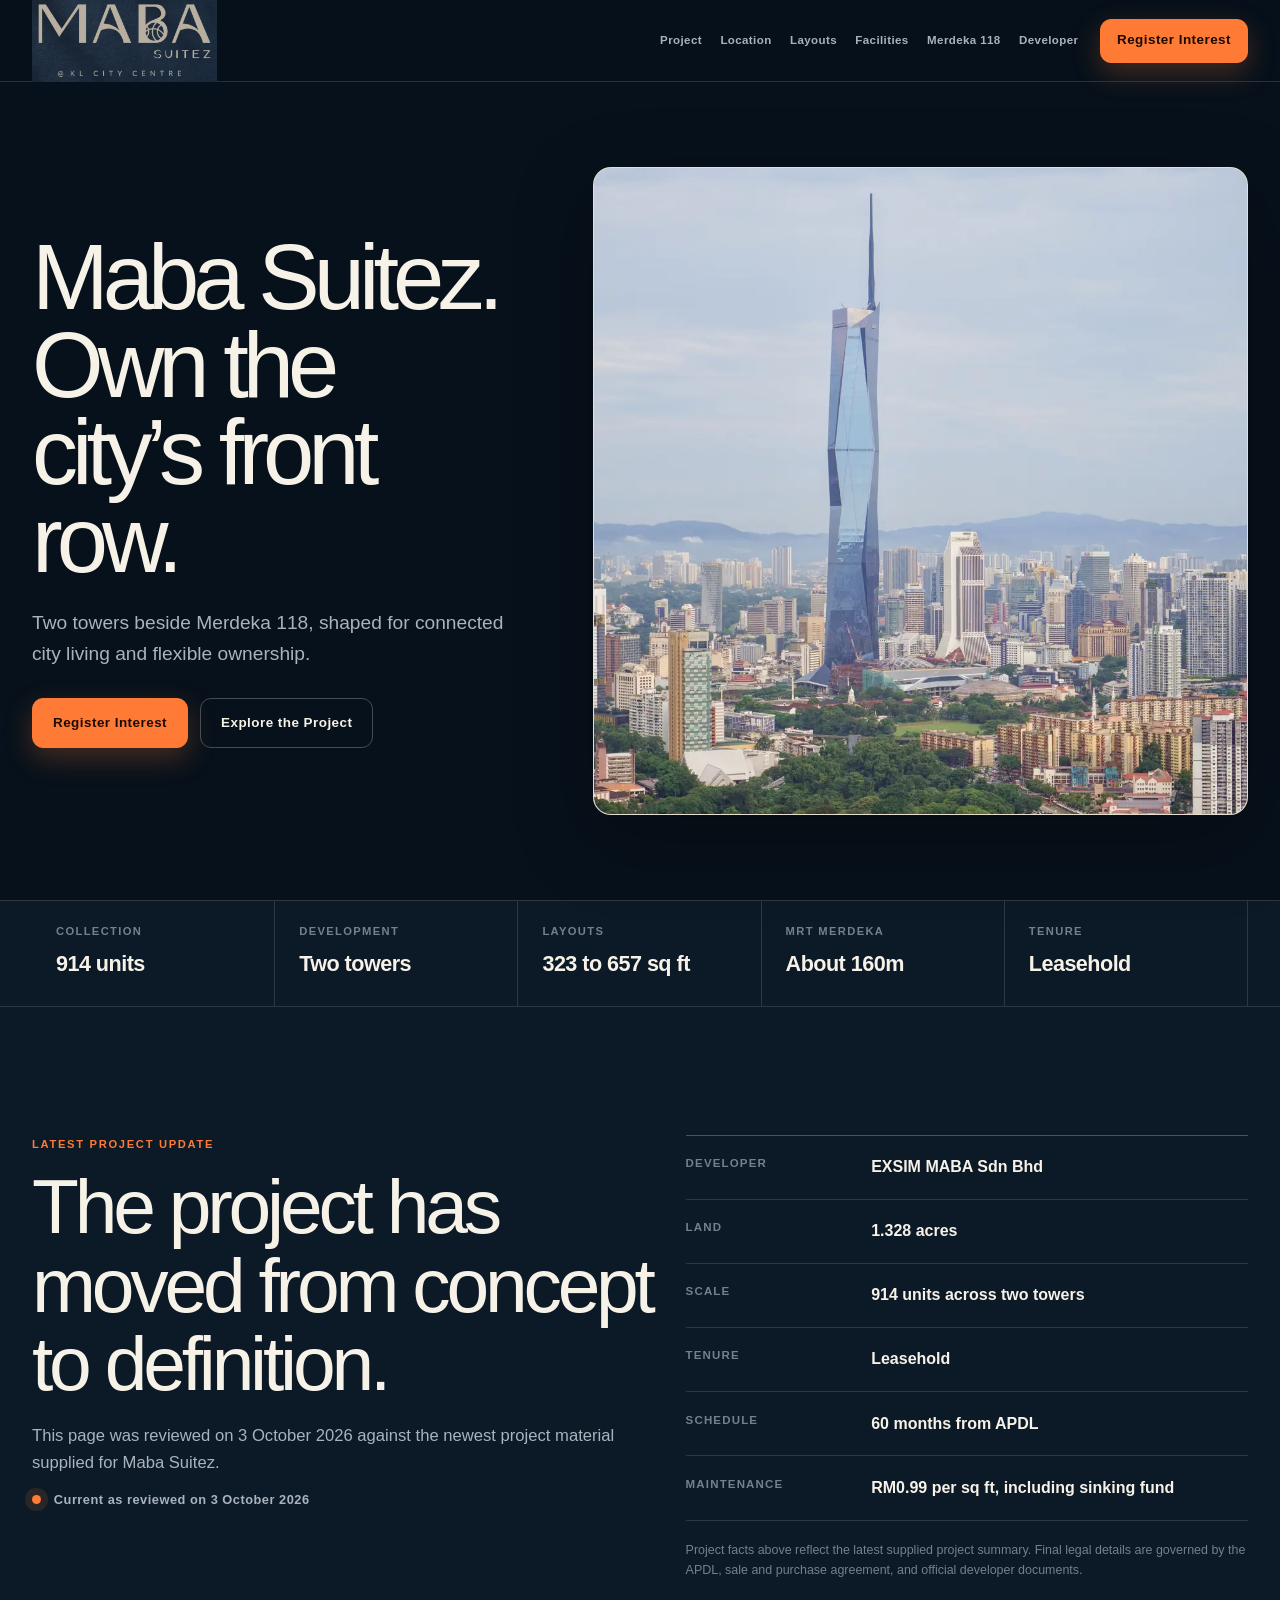
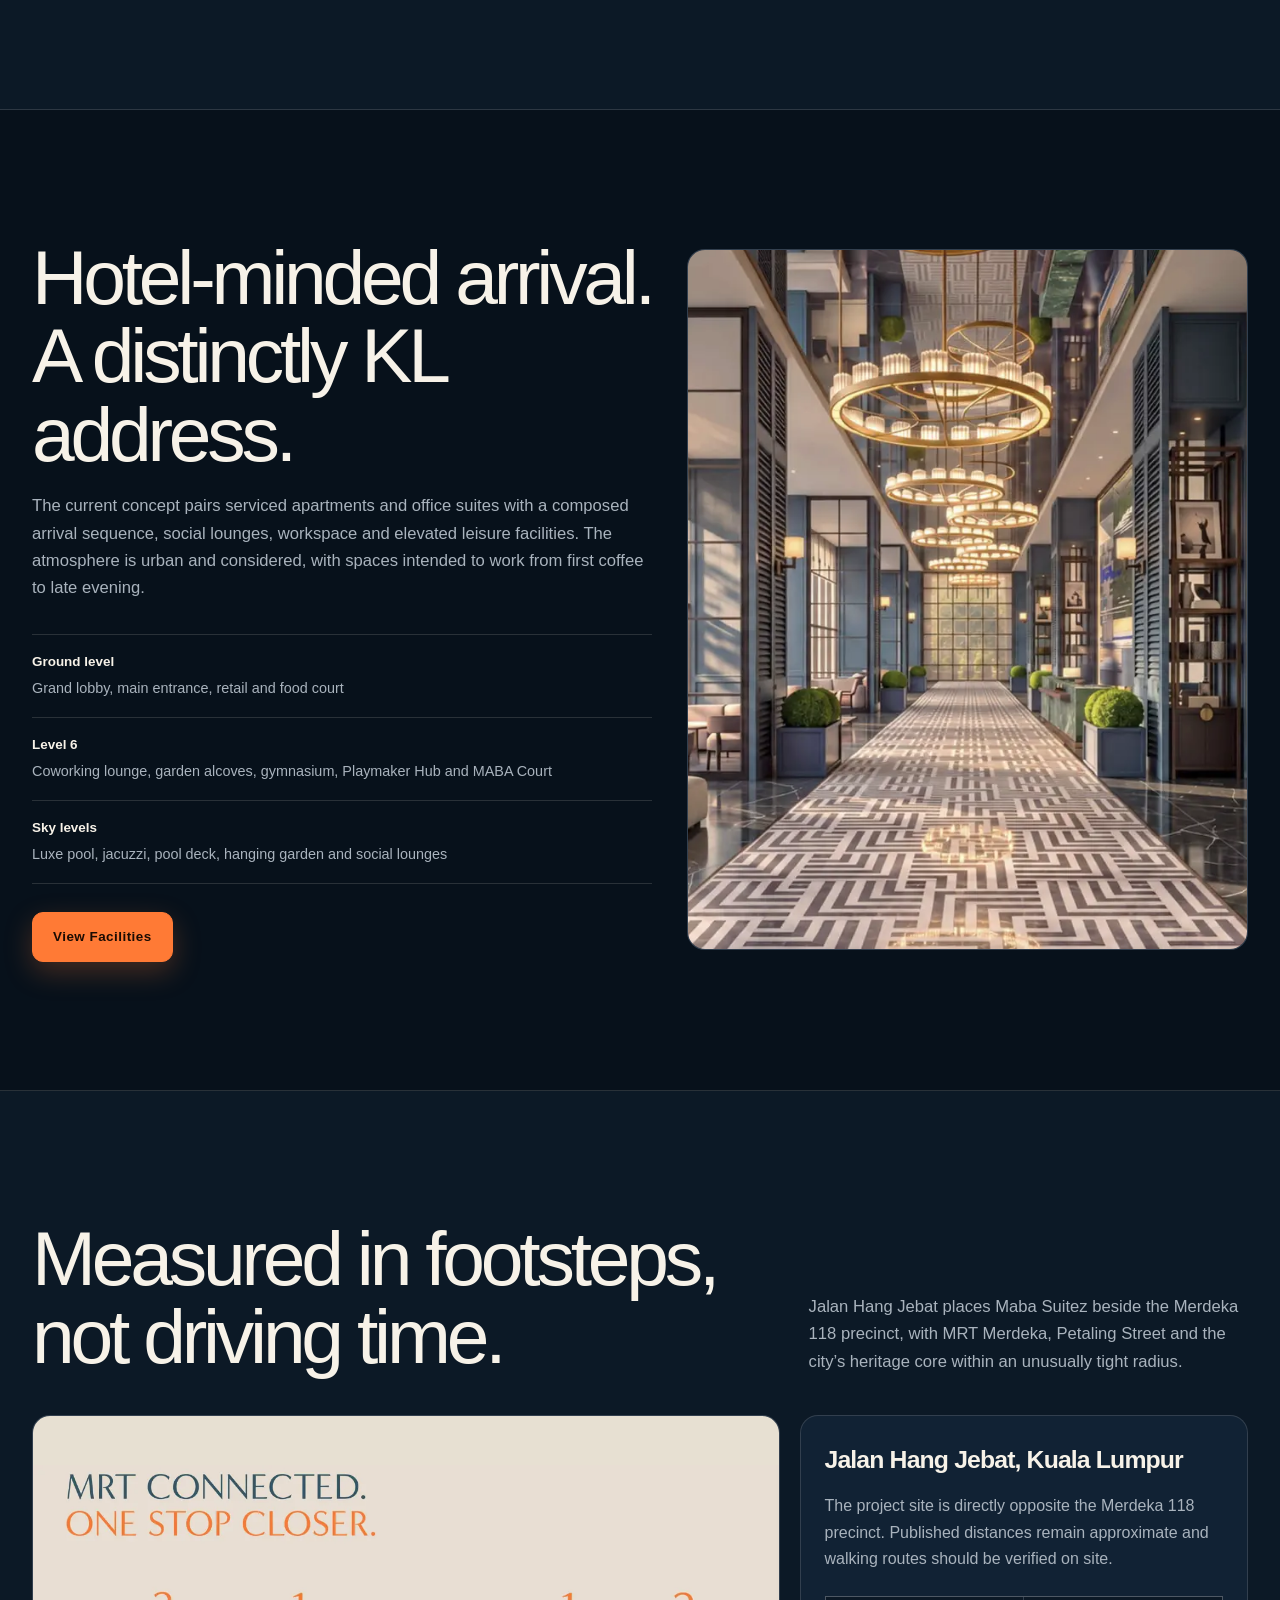
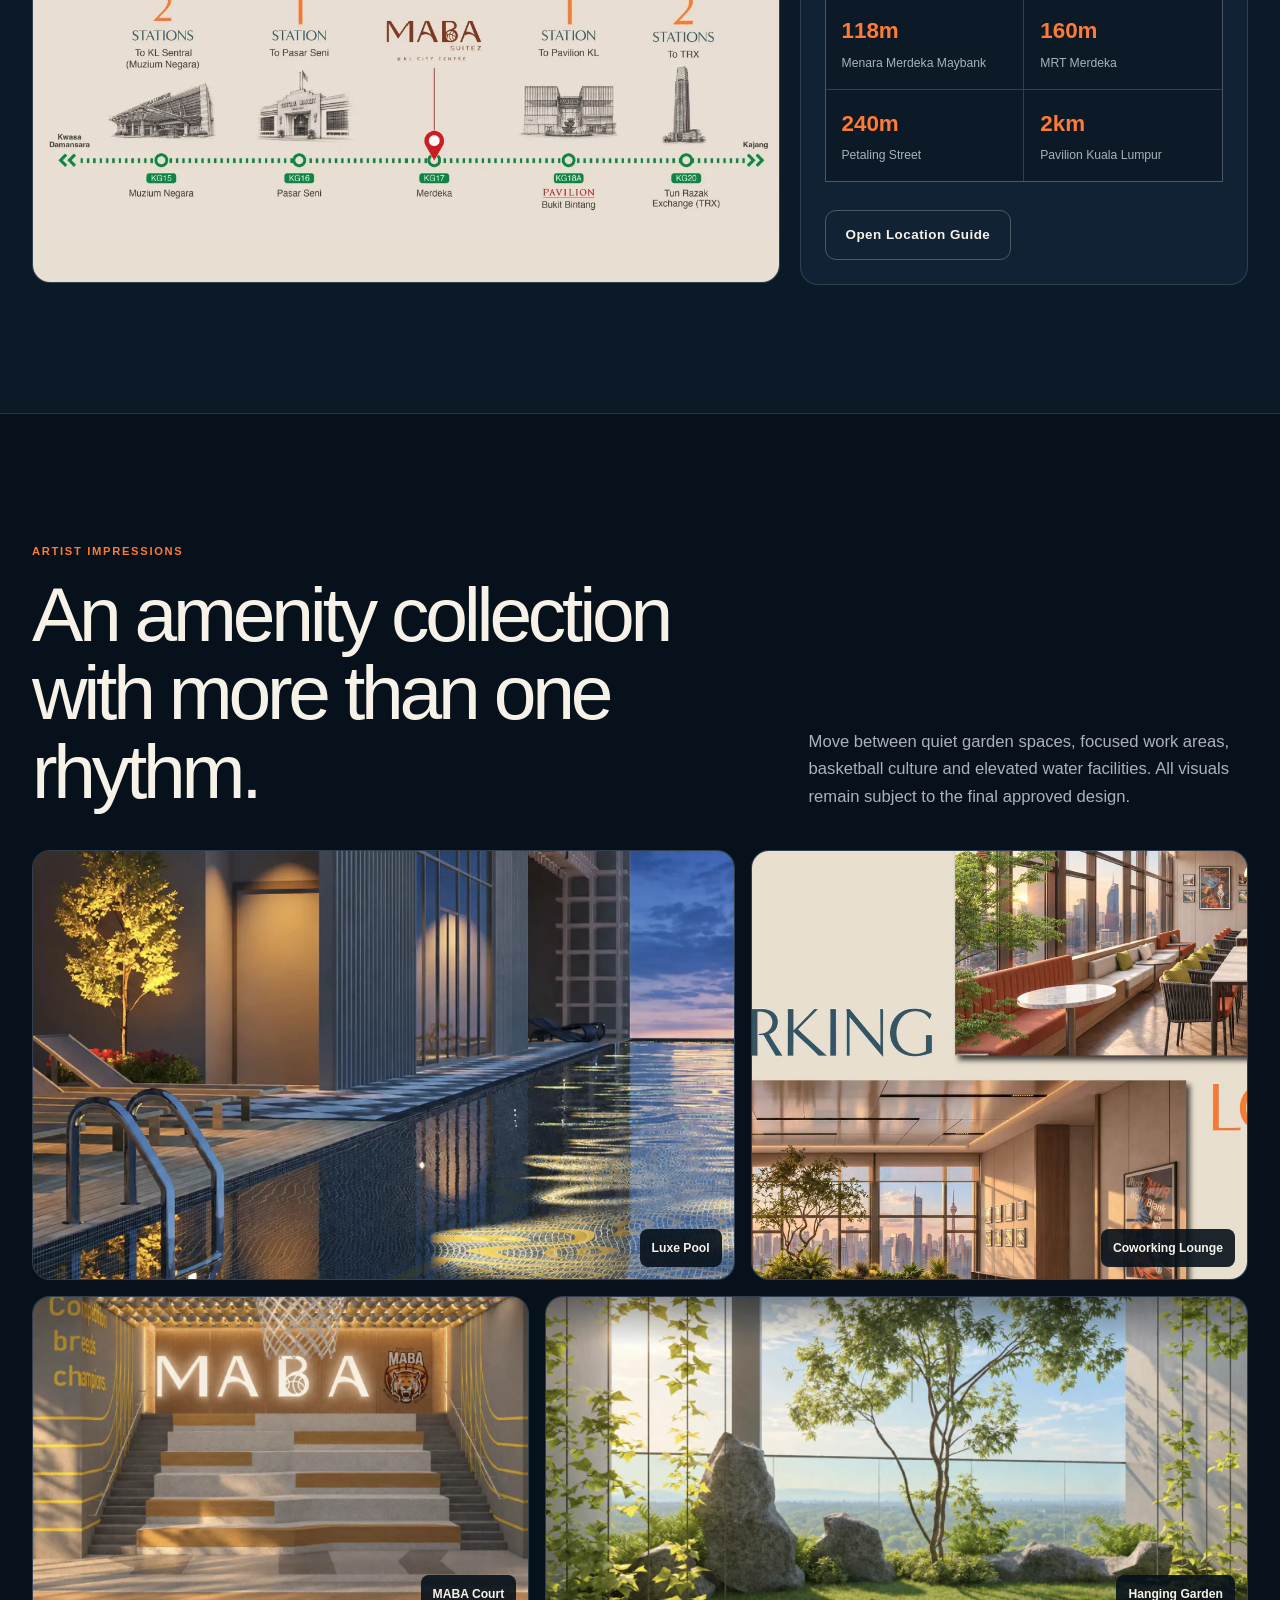
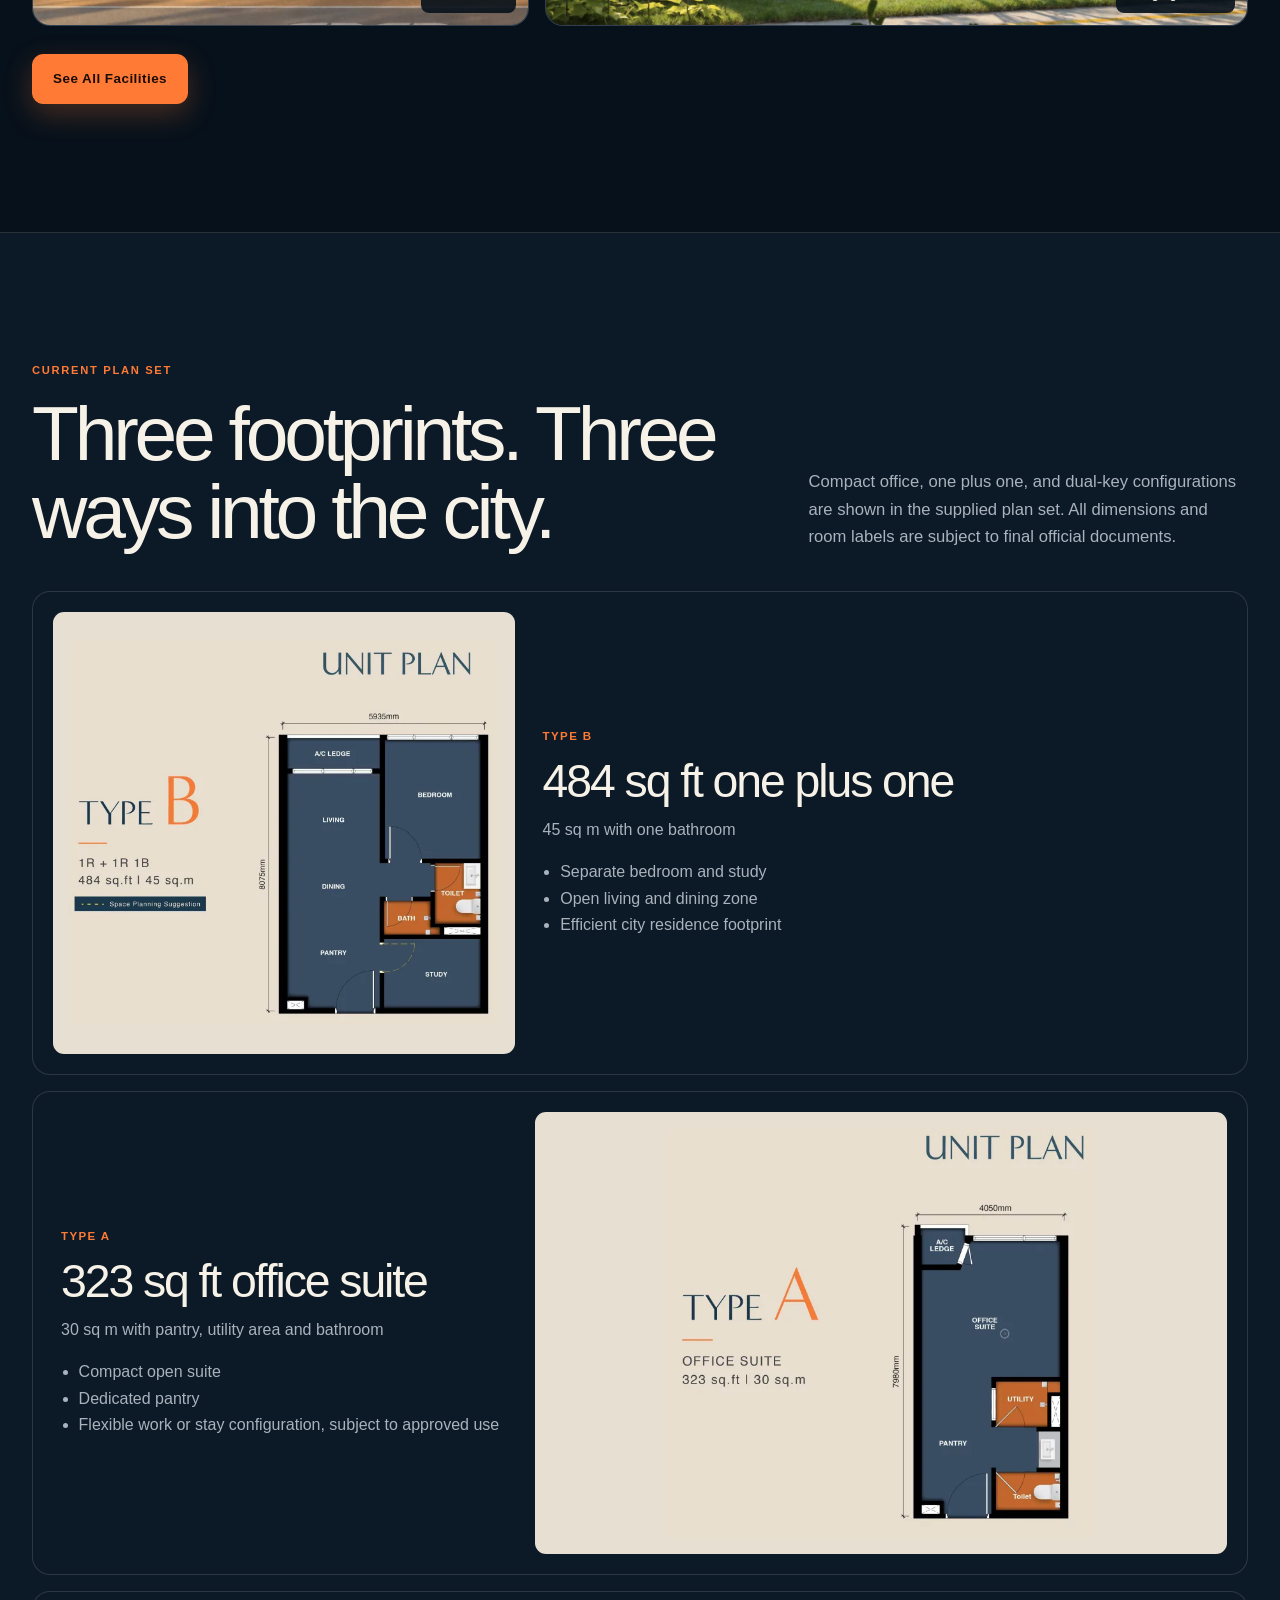
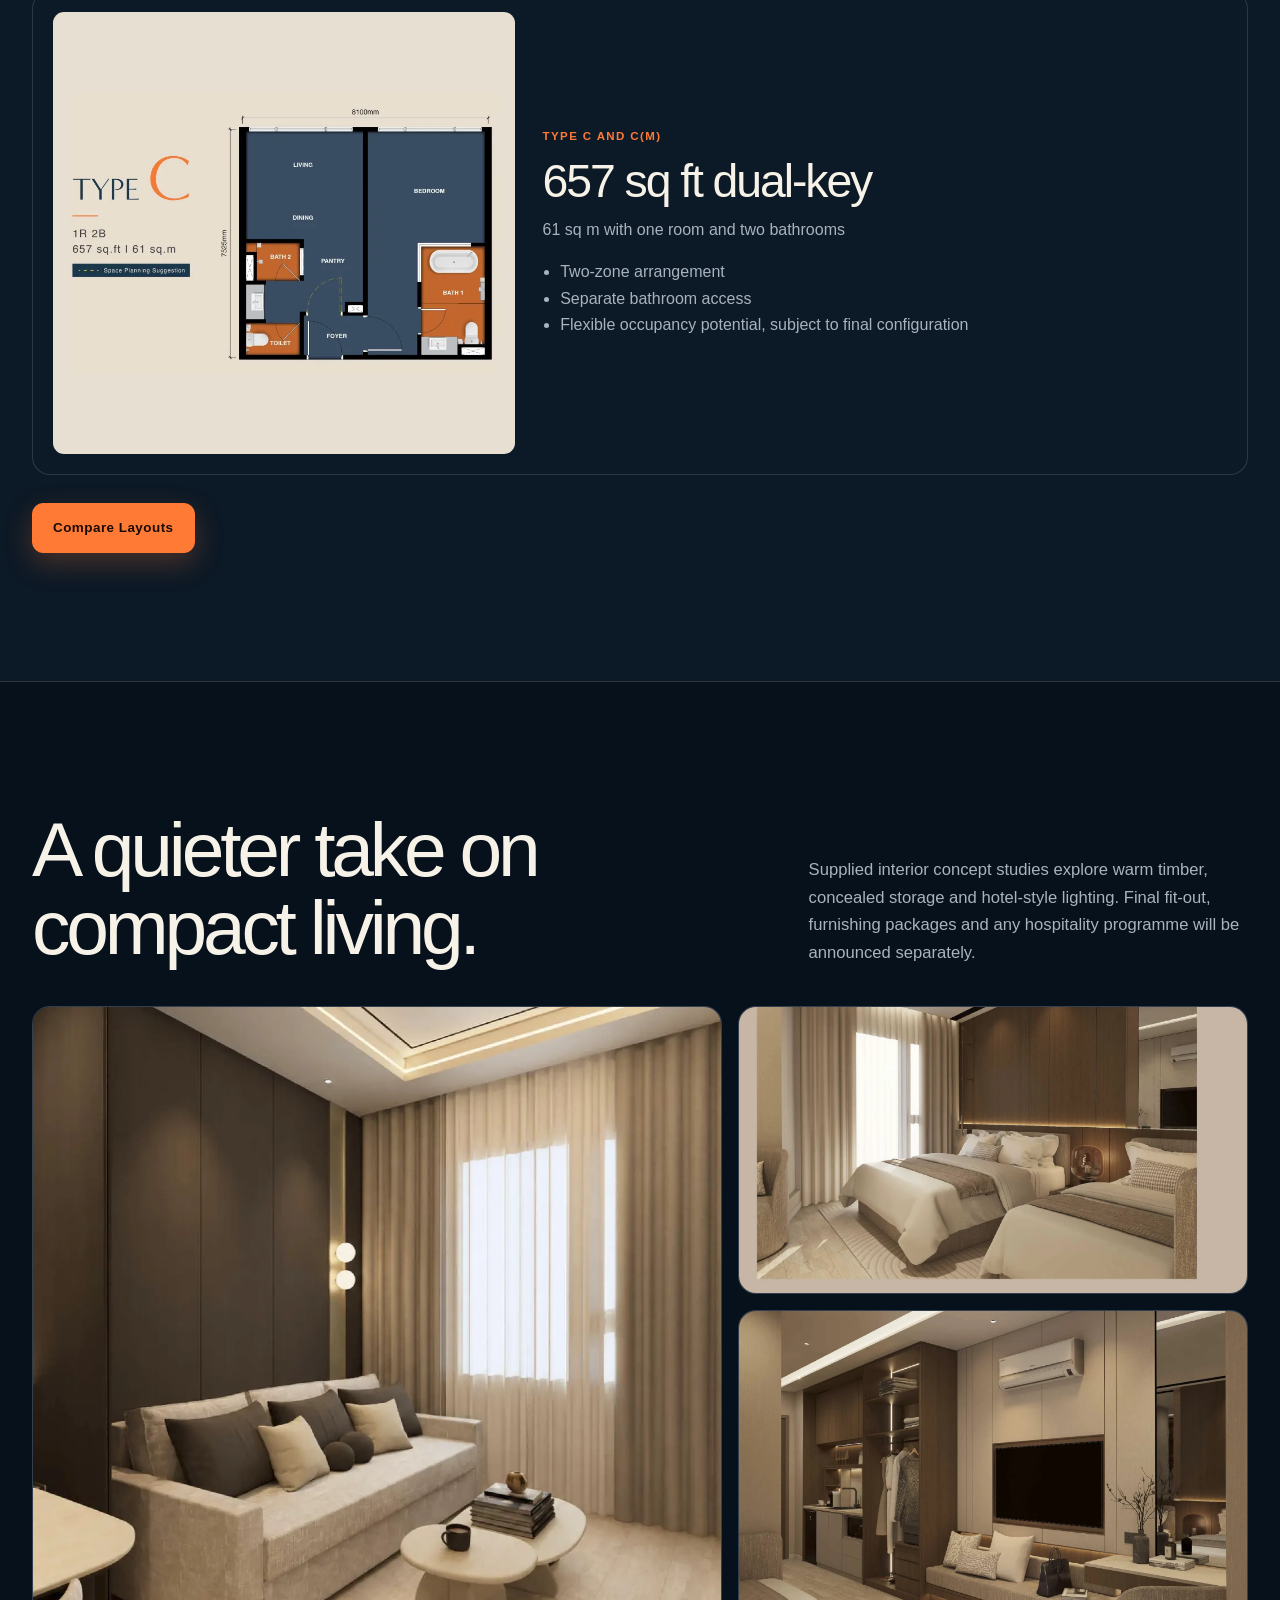
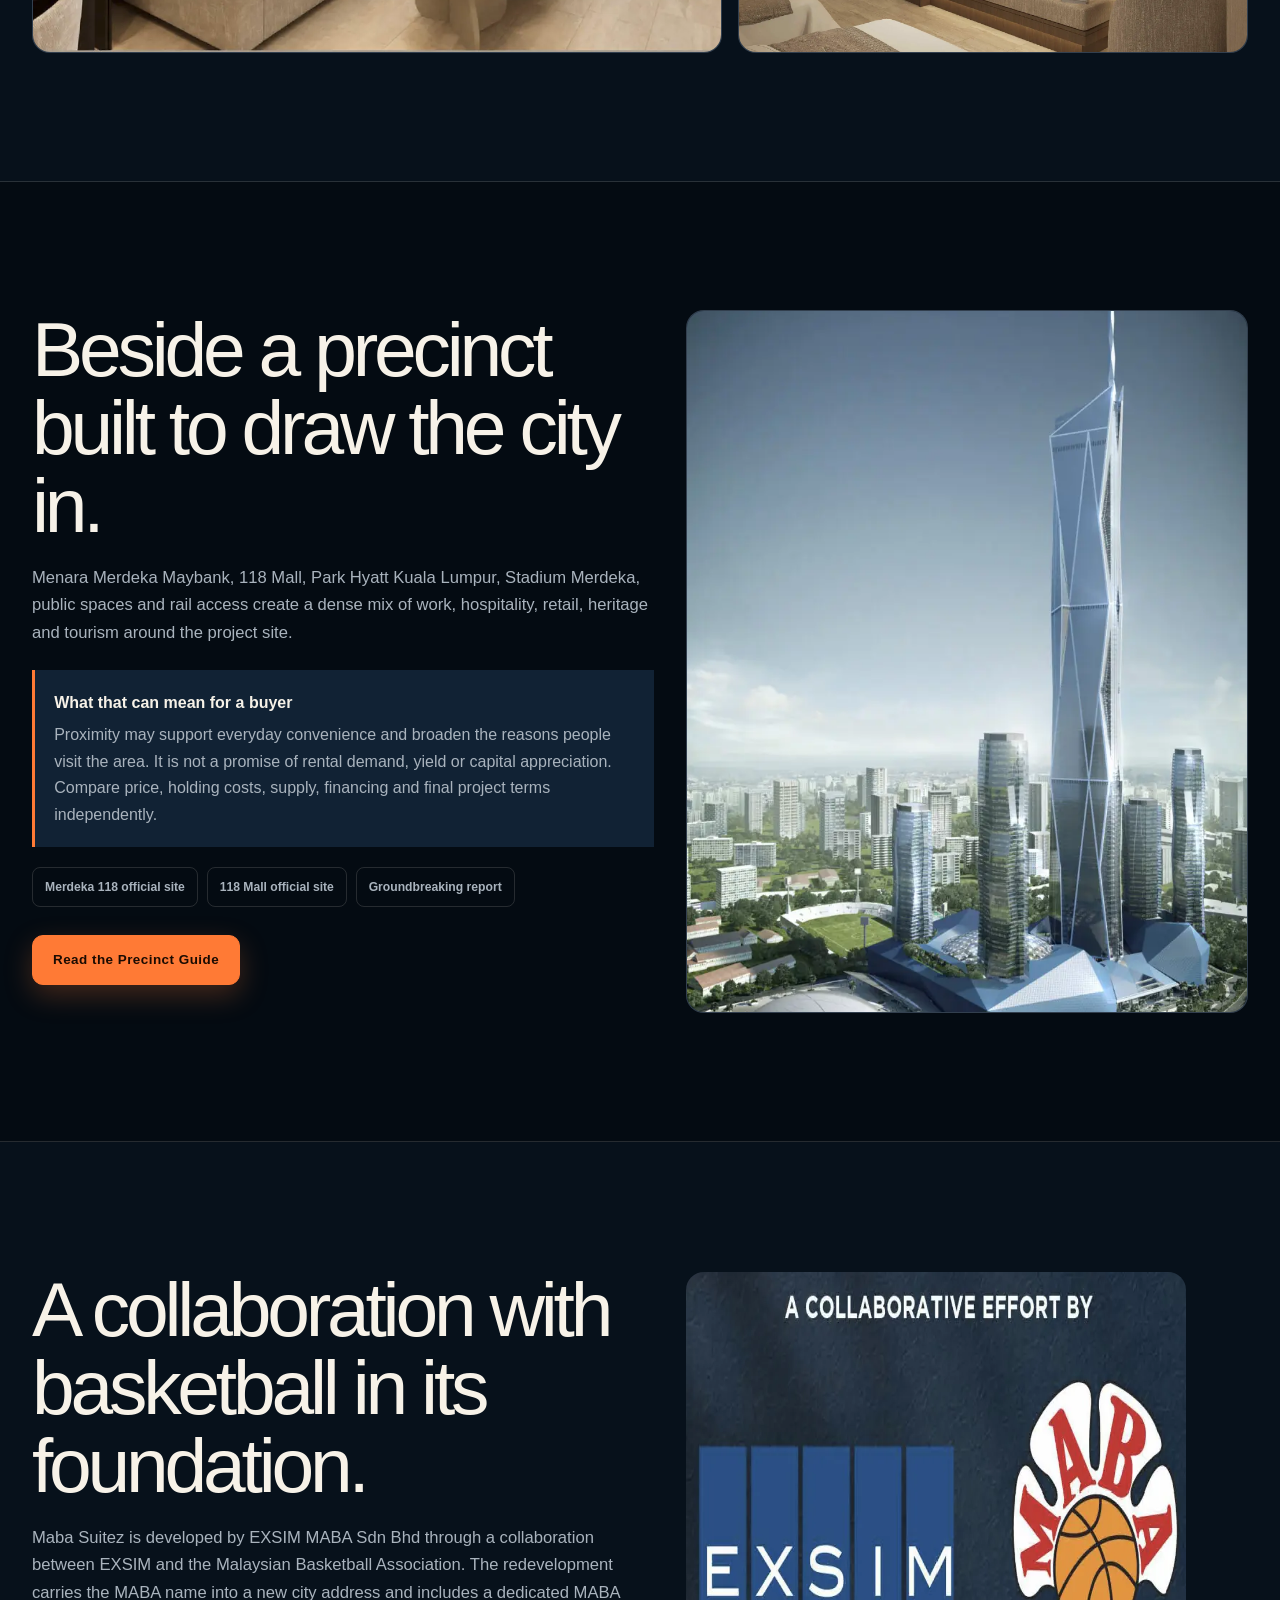
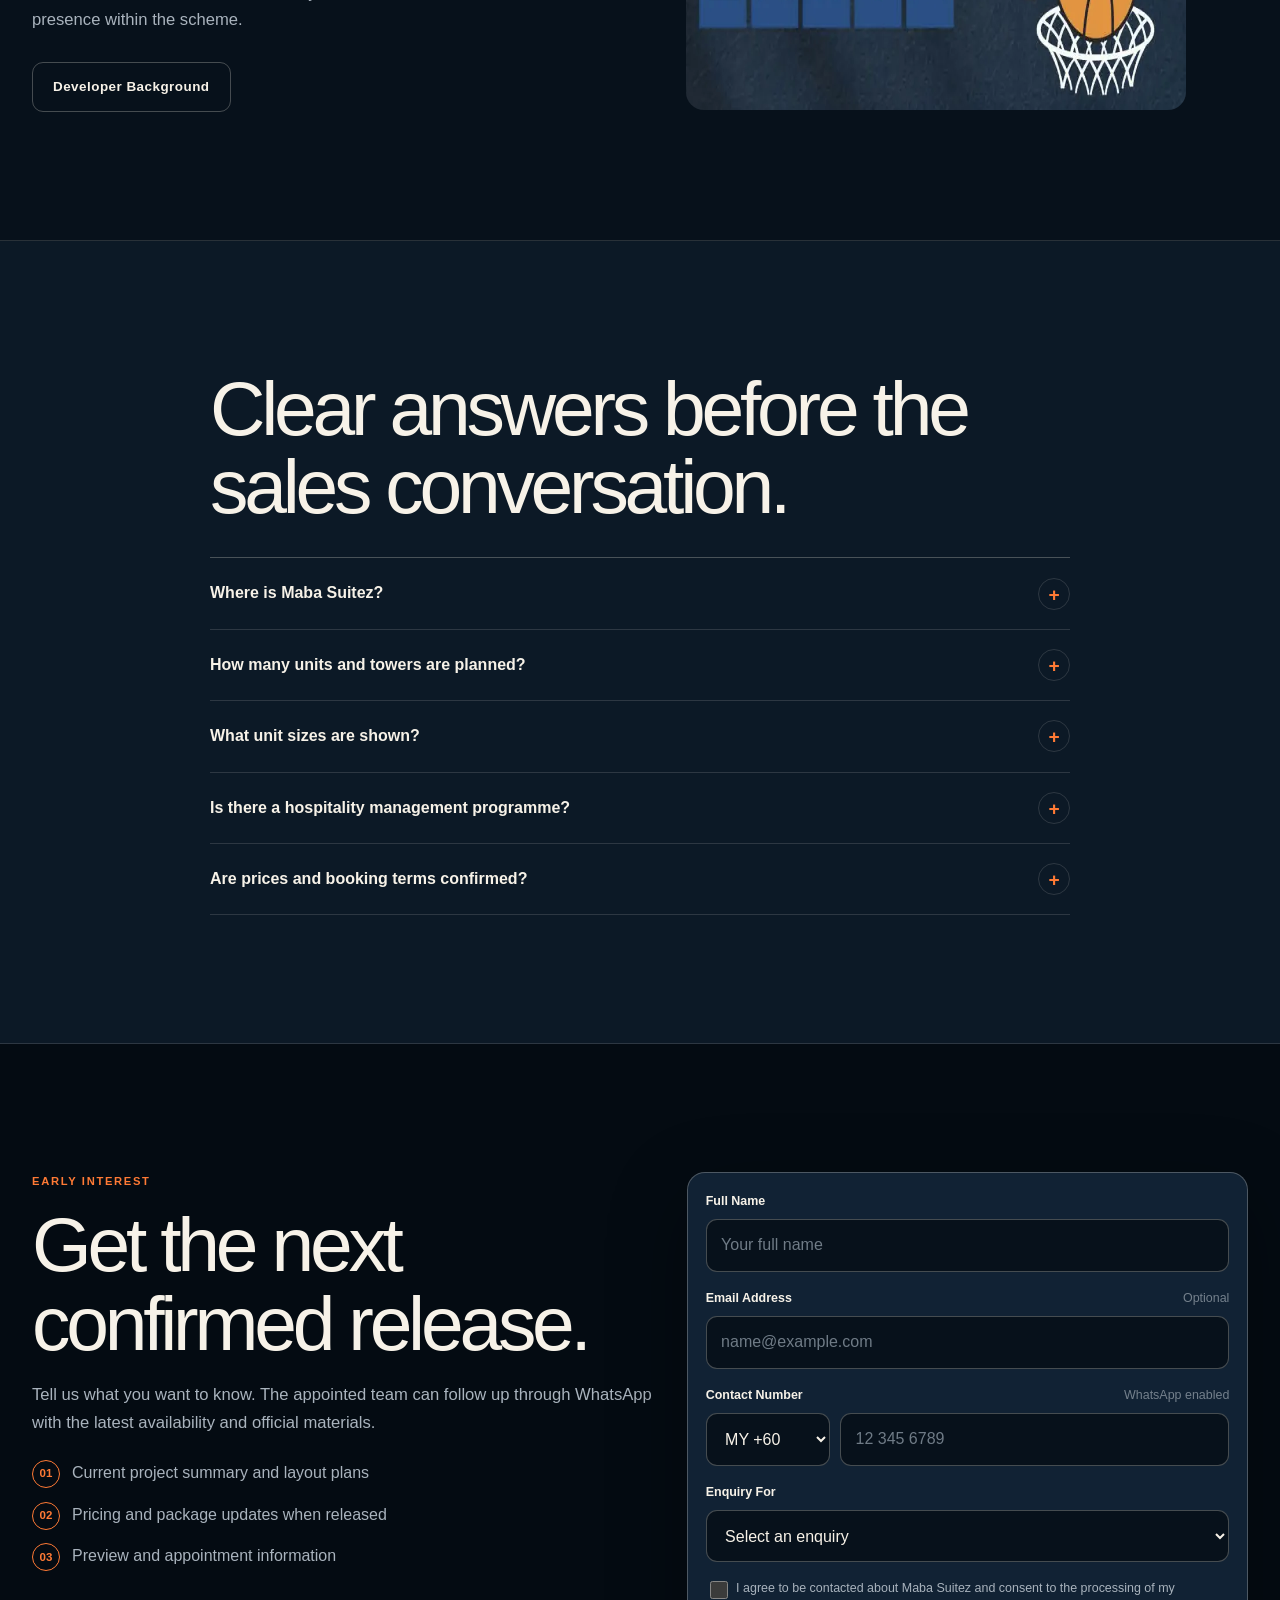
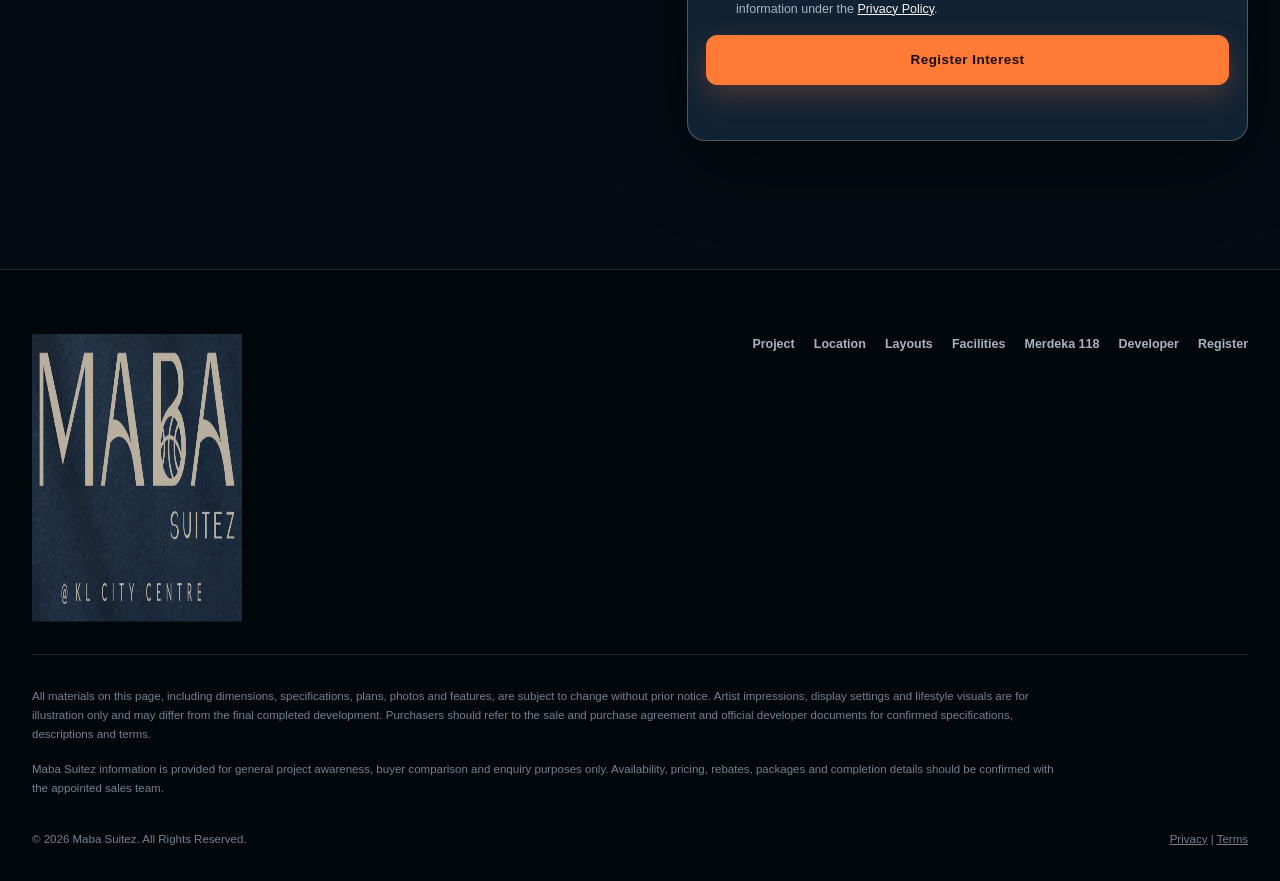
==== index.html @ d5fe0ad5 "Add files via upload" ====
<!doctype html>
<html lang="en-MY">
<head>
  <meta charset="utf-8">
  <meta name="viewport" content="width=device-width, initial-scale=1">
  <title>Maba Suitez KL | Beside Merdeka 118</title>
  <meta name="description" content="Explore Maba Suitez KL: 914 suites in two towers on Jalan Hang Jebat, about 160m from MRT Merdeka and directly beside the Merdeka 118 precinct.">
  <meta name="robots" content="index, follow, max-image-preview:large, max-snippet:-1, max-video-preview:-1">
  <meta name="theme-color" content="#07111b">
  <link rel="canonical" href="https://themabasuitez.com/">
  <link rel="preload" href="/assets/images/merdeka-118-skyline.webp" as="image" type="image/webp" fetchpriority="high">
  <link rel="stylesheet" href="/assets/site-v2.css">
  <link rel="icon" type="image/png" href="/assets/official/maba-suitez-logo.png">
  <meta property="og:type" content="website">
  <meta property="og:site_name" content="Maba Suitez">
  <meta property="og:title" content="Maba Suitez KL | Beside Merdeka 118">
  <meta property="og:description" content="The latest project overview, location, layouts, facilities and early-interest registration for Maba Suitez in Kuala Lumpur.">
  <meta property="og:url" content="https://themabasuitez.com/">
  <meta property="og:image" content="https://themabasuitez.com/assets/official/project-facade-summary.webp">
  <meta property="og:locale" content="en_MY">
  <meta name="twitter:card" content="summary_large_image">
  <script type="application/ld+json">
  {
    "@context": "https://schema.org",
    "@graph": [
      {
        "@type": "WebSite",
        "@id": "https://themabasuitez.com/#website",
        "url": "https://themabasuitez.com/",
        "name": "Maba Suitez",
        "inLanguage": "en-MY"
      },
      {
        "@type": "WebPage",
        "@id": "https://themabasuitez.com/#webpage",
        "url": "https://themabasuitez.com/",
        "name": "Maba Suitez KL | Beside Merdeka 118",
        "description": "Current project information for Maba Suitez on Jalan Hang Jebat, Kuala Lumpur.",
        "dateModified": "2026-10-03",
        "isPartOf": {"@id": "https://themabasuitez.com/#website"},
        "about": {"@id": "https://themabasuitez.com/#project"},
        "primaryImageOfPage": {"@id": "https://themabasuitez.com/#project-image"}
      },
      {
        "@type": "ImageObject",
        "@id": "https://themabasuitez.com/#project-image",
        "url": "https://themabasuitez.com/assets/official/project-facade-summary.webp",
        "caption": "Maba Suitez building composition artist impression"
      },
      {
        "@type": "Organization",
        "@id": "https://themabasuitez.com/#developer",
        "name": "EXSIM MABA Sdn Bhd"
      },
      {
        "@type": "ApartmentComplex",
        "@id": "https://themabasuitez.com/#project",
        "name": "Maba Suitez",
        "description": "A two-tower serviced apartment and office suite development beside the Merdeka 118 precinct in Kuala Lumpur.",
        "numberOfAccommodationUnits": 914,
        "address": {
          "@type": "PostalAddress",
          "streetAddress": "Jalan Hang Jebat",
          "addressLocality": "Kuala Lumpur",
          "addressRegion": "Wilayah Persekutuan Kuala Lumpur",
          "postalCode": "50150",
          "addressCountry": "MY"
        },
        "developer": {"@id": "https://themabasuitez.com/#developer"},
        "amenityFeature": [
          {"@type": "LocationFeatureSpecification", "name": "About 160m to MRT Merdeka", "value": true},
          {"@type": "LocationFeatureSpecification", "name": "Luxe pool and jacuzzi", "value": true},
          {"@type": "LocationFeatureSpecification", "name": "Gymnasium", "value": true},
          {"@type": "LocationFeatureSpecification", "name": "Coworking lounge", "value": true},
          {"@type": "LocationFeatureSpecification", "name": "MABA court", "value": true}
        ]
      },
      {
        "@type": "FAQPage",
        "@id": "https://themabasuitez.com/#faq",
        "mainEntity": [
          {
            "@type": "Question",
            "name": "Where is Maba Suitez located?",
            "acceptedAnswer": {"@type": "Answer", "text": "Maba Suitez is on Jalan Hang Jebat, Kuala Lumpur, beside the Merdeka 118 precinct and about 160 metres from MRT Merdeka."}
          },
          {
            "@type": "Question",
            "name": "How many units are planned at Maba Suitez?",
            "acceptedAnswer": {"@type": "Answer", "text": "The latest supplied project material lists 914 units across two towers."}
          },
          {
            "@type": "Question",
            "name": "What layouts are available at Maba Suitez?",
            "acceptedAnswer": {"@type": "Answer", "text": "The supplied plan set lists Type A at 323 sq ft, Type B at 484 sq ft and Type C or C(M) at 657 sq ft. Final specifications remain subject to official documents."}
          },
          {
            "@type": "Question",
            "name": "Is Maba Suitez freehold or leasehold?",
            "acceptedAnswer": {"@type": "Answer", "text": "The latest supplied project summary identifies the land tenure as leasehold."}
          },
          {
            "@type": "Question",
            "name": "When will Maba Suitez be completed?",
            "acceptedAnswer": {"@type": "Answer", "text": "The current project summary states 60 months from APDL. Purchasers should refer to the final APDL, sale and purchase agreement and developer documents for the binding schedule."}
          }
        ]
      }
    ]
  }
  </script>
</head>
<body>
  <a class="skip-link" href="#main">Skip to content</a>
  <header class="site-header">
    <nav class="shell nav-shell" aria-label="Primary navigation">
      <a class="brand" href="/" aria-label="Maba Suitez home">
        <img src="/assets/official/maba-suitez-logo.png" width="640" height="288" alt="Maba Suitez at KL City Centre">
      </a>
      <button class="nav-toggle" type="button" aria-label="Open navigation" aria-controls="site-nav" aria-expanded="false" data-nav-toggle>
        <svg viewBox="0 0 24 24" aria-hidden="true"><path fill="currentColor" d="M3 6h18v2H3zm0 5h18v2H3zm0 5h18v2H3z"/></svg>
      </button>
      <div class="nav-panel" id="site-nav" data-nav-panel>
        <ul class="nav-links">
          <li><a href="/project/">Project</a></li>
          <li><a href="/location/">Location</a></li>
          <li><a href="/layouts/">Layouts</a></li>
          <li><a href="/impressions/">Facilities</a></li>
          <li><a href="/merdeka-118/">Merdeka 118</a></li>
          <li><a href="/developer/">Developer</a></li>
        </ul>
        <a class="button nav-cta" href="#register">Register Interest</a>
      </div>
    </nav>
  </header>

  <a class="button mobile-register" href="#register">Register Interest</a>

  <main id="main">
    <section class="shell hero" aria-labelledby="hero-title">
      <div class="hero-copy" data-reveal>
        <h1 id="hero-title">Maba Suitez. Own the city’s front row.</h1>
        <p class="hero-lede">Two towers beside Merdeka 118, shaped for connected city living and flexible ownership.</p>
        <div class="button-row">
          <a class="button" href="#register">Register Interest</a>
          <a class="button button--secondary" href="#latest">Explore the Project</a>
        </div>
      </div>
      <figure class="hero-media" data-reveal>
        <img src="/assets/images/merdeka-118-skyline.webp" width="1920" height="1280" alt="Menara Merdeka Maybank and Kuala Lumpur skyline near Maba Suitez" fetchpriority="high">
      </figure>
    </section>

    <div class="fact-rail" aria-label="Maba Suitez key facts">
      <div class="shell fact-scroll">
        <div class="fact"><span>Collection</span><strong>914 units</strong></div>
        <div class="fact"><span>Development</span><strong>Two towers</strong></div>
        <div class="fact"><span>Layouts</span><strong>323 to 657 sq ft</strong></div>
        <div class="fact"><span>MRT Merdeka</span><strong>About 160m</strong></div>
        <div class="fact"><span>Tenure</span><strong>Leasehold</strong></div>
      </div>
    </div>

    <section class="section section--surface" id="latest" aria-labelledby="latest-title">
      <div class="shell update-grid">
        <div data-reveal>
          <p class="eyebrow">Latest project update</p>
          <h2 class="section-title" id="latest-title">The project has moved from concept to definition.</h2>
          <p class="section-copy">This page was reviewed on 3 October 2026 against the newest project material supplied for Maba Suitez.</p>
          <p class="update-stamp">Current as reviewed on 3 October 2026</p>
        </div>
        <div data-reveal>
          <dl class="update-list">
            <div><dt>Developer</dt><dd>EXSIM MABA Sdn Bhd</dd></div>
            <div><dt>Land</dt><dd>1.328 acres</dd></div>
            <div><dt>Scale</dt><dd>914 units across two towers</dd></div>
            <div><dt>Tenure</dt><dd>Leasehold</dd></div>
            <div><dt>Schedule</dt><dd>60 months from APDL</dd></div>
            <div><dt>Maintenance</dt><dd>RM0.99 per sq ft, including sinking fund</dd></div>
          </dl>
          <p class="source-note">Project facts above reflect the latest supplied project summary. Final legal details are governed by the APDL, sale and purchase agreement, and official developer documents.</p>
        </div>
      </div>
    </section>

    <section class="section" id="concept" aria-labelledby="concept-title">
      <div class="shell editorial-split">
        <div data-reveal>
          <h2 class="section-title" id="concept-title">Hotel-minded arrival. A distinctly KL address.</h2>
          <p class="section-copy">The current concept pairs serviced apartments and office suites with a composed arrival sequence, social lounges, workspace and elevated leisure facilities. The atmosphere is urban and considered, with spaces intended to work from first coffee to late evening.</p>
          <div class="detail-lines">
            <div><b>Ground level</b><span>Grand lobby, main entrance, retail and food court</span></div>
            <div><b>Level 6</b><span>Coworking lounge, garden alcoves, gymnasium, Playmaker Hub and MABA Court</span></div>
            <div><b>Sky levels</b><span>Luxe pool, jacuzzi, pool deck, hanging garden and social lounges</span></div>
          </div>
          <div class="button-row"><a class="button" href="/impressions/">View Facilities</a></div>
        </div>
        <figure class="media-frame media-frame--portrait" data-reveal>
          <img src="/assets/official/facilities/grand-lobby.webp" width="1800" height="822" alt="Grand lobby artist impression at Maba Suitez" loading="lazy">
        </figure>
      </div>
    </section>

    <section class="section section--surface" id="location" aria-labelledby="location-title">
      <div class="shell">
        <div class="section-heading">
          <div data-reveal><h2 class="section-title" id="location-title">Measured in footsteps, not driving time.</h2></div>
          <p class="section-copy" data-reveal>Jalan Hang Jebat places Maba Suitez beside the Merdeka 118 precinct, with MRT Merdeka, Petaling Street and the city’s heritage core within an unusually tight radius.</p>
        </div>
        <div class="location-grid">
          <figure class="media-frame media-frame--wide media-frame--map" data-reveal>
            <img src="/assets/official/mrt-walk.webp" width="1252" height="618" alt="Map showing an approximate 160 metre walk from Maba Suitez to MRT Merdeka" loading="lazy">
          </figure>
          <div class="location-copy" data-reveal>
            <h3>Jalan Hang Jebat, Kuala Lumpur</h3>
            <p>The project site is directly opposite the Merdeka 118 precinct. Published distances remain approximate and walking routes should be verified on site.</p>
            <div class="distance-list">
              <div><strong>118m</strong><span>Menara Merdeka Maybank</span></div>
              <div><strong>160m</strong><span>MRT Merdeka</span></div>
              <div><strong>240m</strong><span>Petaling Street</span></div>
              <div><strong>2km</strong><span>Pavilion Kuala Lumpur</span></div>
            </div>
            <div class="button-row"><a class="button button--secondary" href="/location/">Open Location Guide</a></div>
          </div>
        </div>
      </div>
    </section>

    <section class="section" id="facilities" aria-labelledby="facilities-title">
      <div class="shell">
        <div class="section-heading">
          <div data-reveal><p class="eyebrow">Artist impressions</p><h2 class="section-title" id="facilities-title">An amenity collection with more than one rhythm.</h2></div>
          <p class="section-copy" data-reveal>Move between quiet garden spaces, focused work areas, basketball culture and elevated water facilities. All visuals remain subject to the final approved design.</p>
        </div>
        <div class="amenity-grid">
          <figure class="amenity" data-reveal><img src="/assets/official/facilities/luxe-pool.webp" width="1800" height="822" alt="Luxe pool artist impression" loading="lazy"><figcaption>Luxe Pool</figcaption></figure>
          <figure class="amenity" data-reveal><img src="/assets/official/facilities/coworking-lounge.webp" width="1800" height="822" alt="Coworking lounge artist impression" loading="lazy"><figcaption>Coworking Lounge</figcaption></figure>
          <figure class="amenity" data-reveal><img src="/assets/official/facilities/maba-court.webp" width="1800" height="822" alt="MABA basketball court artist impression" loading="lazy"><figcaption>MABA Court</figcaption></figure>
          <figure class="amenity" data-reveal><img src="/assets/official/facilities/hanging-garden.webp" width="1800" height="822" alt="Hanging garden artist impression" loading="lazy"><figcaption>Hanging Garden</figcaption></figure>
        </div>
        <div class="button-row"><a class="button" href="/impressions/">See All Facilities</a></div>
      </div>
    </section>

    <section class="section section--surface" id="layouts" aria-labelledby="layouts-title">
      <div class="shell">
        <div class="section-heading">
          <div data-reveal><p class="eyebrow">Current plan set</p><h2 class="section-title" id="layouts-title">Three footprints. Three ways into the city.</h2></div>
          <p class="section-copy" data-reveal>Compact office, one plus one, and dual-key configurations are shown in the supplied plan set. All dimensions and room labels are subject to final official documents.</p>
        </div>
        <div class="layout-list">
          <article class="layout-item" data-reveal>
            <div class="layout-plan"><img src="/assets/official/type-b-484-one-plus-one.webp" width="720" height="646" alt="Type B 484 sq ft one plus one room unit plan" loading="lazy"></div>
            <div class="layout-copy"><p class="layout-type">Type B</p><h3>484 sq ft one plus one</h3><p class="layout-spec">45 sq m with one bathroom</p><ul><li>Separate bedroom and study</li><li>Open living and dining zone</li><li>Efficient city residence footprint</li></ul></div>
          </article>
          <article class="layout-item" data-reveal>
            <div class="layout-plan"><img src="/assets/official/type-a-323-office-suite.webp" width="672" height="642" alt="Type A 323 sq ft office suite plan" loading="lazy"></div>
            <div class="layout-copy"><p class="layout-type">Type A</p><h3>323 sq ft office suite</h3><p class="layout-spec">30 sq m with pantry, utility area and bathroom</p><ul><li>Compact open suite</li><li>Dedicated pantry</li><li>Flexible work or stay configuration, subject to approved use</li></ul></div>
          </article>
          <article class="layout-item" data-reveal>
            <div class="layout-plan"><img src="/assets/official/type-c-657-dual-key.webp" width="804" height="530" alt="Type C 657 sq ft dual-key plan" loading="lazy"></div>
            <div class="layout-copy"><p class="layout-type">Type C and C(M)</p><h3>657 sq ft dual-key</h3><p class="layout-spec">61 sq m with one room and two bathrooms</p><ul><li>Two-zone arrangement</li><li>Separate bathroom access</li><li>Flexible occupancy potential, subject to final configuration</li></ul></div>
          </article>
        </div>
        <div class="button-row"><a class="button" href="/layouts/">Compare Layouts</a></div>
      </div>
    </section>

    <section class="section" id="interiors" aria-labelledby="interiors-title">
      <div class="shell">
        <div class="section-heading">
          <div data-reveal><h2 class="section-title" id="interiors-title">A quieter take on compact living.</h2></div>
          <p class="section-copy" data-reveal>Supplied interior concept studies explore warm timber, concealed storage and hotel-style lighting. Final fit-out, furnishing packages and any hospitality programme will be announced separately.</p>
        </div>
        <div class="interior-grid">
          <figure class="media-frame" data-reveal><img src="/assets/official/interiors/one-bedroom-living-concept.webp" width="1800" height="1146" alt="One bedroom living room interior concept" loading="lazy"></figure>
          <figure class="media-frame" data-reveal><img src="/assets/official/interiors/twin-room-concept.webp" width="1800" height="1014" alt="Twin room interior concept" loading="lazy"></figure>
          <figure class="media-frame" data-reveal><img src="/assets/official/interiors/studio-living-concept.webp" width="1800" height="1412" alt="Studio living interior concept" loading="lazy"></figure>
        </div>
      </div>
    </section>

    <section class="section section--deep" id="merdeka" aria-labelledby="merdeka-title">
      <div class="shell precinct-grid">
        <div data-reveal>
          <h2 class="section-title" id="merdeka-title">Beside a precinct built to draw the city in.</h2>
          <p class="section-copy">Menara Merdeka Maybank, 118 Mall, Park Hyatt Kuala Lumpur, Stadium Merdeka, public spaces and rail access create a dense mix of work, hospitality, retail, heritage and tourism around the project site.</p>
          <div class="investment-note"><strong>What that can mean for a buyer</strong>Proximity may support everyday convenience and broaden the reasons people visit the area. It is not a promise of rental demand, yield or capital appreciation. Compare price, holding costs, supply, financing and final project terms independently.</div>
          <div class="source-links">
            <a href="https://merdeka118.com/" target="_blank" rel="noopener">Merdeka 118 official site</a>
            <a href="https://118mall-kl.com/" target="_blank" rel="noopener">118 Mall official site</a>
            <a href="https://theedgemalaysia.com/node/783891" target="_blank" rel="noopener">Groundbreaking report</a>
          </div>
          <div class="button-row"><a class="button" href="/merdeka-118/">Read the Precinct Guide</a></div>
        </div>
        <figure class="media-frame media-frame--portrait" data-reveal>
          <img src="/assets/images/merdeka-118-precinct-artist-impression.webp" width="779" height="1485" alt="Merdeka 118 precinct artist impression" loading="lazy">
        </figure>
      </div>
    </section>

    <section class="section" id="developer" aria-labelledby="developer-title">
      <div class="shell developer-grid">
        <div data-reveal>
          <h2 class="section-title" id="developer-title">A collaboration with basketball in its foundation.</h2>
          <p class="section-copy">Maba Suitez is developed by EXSIM MABA Sdn Bhd through a collaboration between EXSIM and the Malaysian Basketball Association. The redevelopment carries the MABA name into a new city address and includes a dedicated MABA presence within the scheme.</p>
          <div class="button-row"><a class="button button--secondary" href="/developer/">Developer Background</a></div>
        </div>
        <img class="developer-logo" src="/assets/official/exsim-maba-joint-venture.webp" width="864" height="438" alt="EXSIM and Malaysian Basketball Association collaborative effort" loading="lazy" data-reveal>
      </div>
    </section>

    <section class="section section--surface" id="faq" aria-labelledby="faq-title">
      <div class="narrow">
        <h2 class="section-title" id="faq-title" data-reveal>Clear answers before the sales conversation.</h2>
        <div class="faq">
          <article class="faq-item"><button class="faq-button" type="button" aria-expanded="false" aria-controls="faq-1" data-faq-button>Where is Maba Suitez?<span aria-hidden="true">+</span></button><div class="faq-answer" id="faq-1"><div><p>Maba Suitez is on Jalan Hang Jebat, Kuala Lumpur, beside the Merdeka 118 precinct. The supplied location diagram places MRT Merdeka about 160 metres away.</p></div></div></article>
          <article class="faq-item"><button class="faq-button" type="button" aria-expanded="false" aria-controls="faq-2" data-faq-button>How many units and towers are planned?<span aria-hidden="true">+</span></button><div class="faq-answer" id="faq-2"><div><p>The latest supplied project summary lists 914 units across two towers. Tower A is shown as 54 storeys, while current plan material shows Tower B rising to Level 50.</p></div></div></article>
          <article class="faq-item"><button class="faq-button" type="button" aria-expanded="false" aria-controls="faq-3" data-faq-button>What unit sizes are shown?<span aria-hidden="true">+</span></button><div class="faq-answer" id="faq-3"><div><p>Type A is 323 sq ft, Type B is 484 sq ft and Type C or C(M) is 657 sq ft. Final areas, dimensions, uses and specifications must be checked against official developer documents.</p></div></div></article>
          <article class="faq-item"><button class="faq-button" type="button" aria-expanded="false" aria-controls="faq-4" data-faq-button>Is there a hospitality management programme?<span aria-hidden="true">+</span></button><div class="faq-answer" id="faq-4"><div><p>The supplied interior concepts indicate hospitality-ready thinking, but operator appointment, furnishing scope, fees, rental terms and participation conditions should be treated as unconfirmed until formal programme documents are issued.</p></div></div></article>
          <article class="faq-item"><button class="faq-button" type="button" aria-expanded="false" aria-controls="faq-5" data-faq-button>Are prices and booking terms confirmed?<span aria-hidden="true">+</span></button><div class="faq-answer" id="faq-5"><div><p>No price claim is made on this site. Register your interest for the appointed team to share the latest price list, availability, packages and booking terms when officially released.</p></div></div></article>
        </div>
      </div>
    </section>

    <section class="section section--deep" id="register" aria-labelledby="register-title">
      <div class="shell contact-grid">
        <div data-reveal>
          <p class="eyebrow">Early interest</p>
          <h2 class="section-title" id="register-title">Get the next confirmed release.</h2>
          <p class="section-copy">Tell us what you want to know. The appointed team can follow up through WhatsApp with the latest availability and official materials.</p>
          <ul class="benefit-list">
            <li><i>01</i><span>Current project summary and layout plans</span></li>
            <li><i>02</i><span>Pricing and package updates when released</span></li>
            <li><i>03</i><span>Preview and appointment information</span></li>
          </ul>
        </div>
        <form class="enquiry-form" data-enquiry-form data-endpoint="https://script.google.com/macros/s/AKfycbwFjkyhqwcjO7zwk9SgGPxFfIcN-13LxEtSU-9hNafG1eBG_0BwJULgJlSlTlfbAwg16w/exec" novalidate data-reveal>
          <!-- Replace the data-endpoint value above with the deployed Google Apps Script web app URL. -->
          <div class="honeypot" aria-hidden="true"><label for="company_website">Company website</label><input id="company_website" name="company_website" type="text" tabindex="-1" autocomplete="off"></div>
          <input type="hidden" name="form_name" value="Maba Suitez Early Interest">
          <div class="form-grid">
            <div class="field field--full"><label for="full_name">Full Name</label><input id="full_name" name="full_name" type="text" autocomplete="name" required placeholder="Your full name"></div>
            <div class="field field--full"><label for="email">Email Address <span>Optional</span></label><input id="email" name="email" type="email" autocomplete="email" placeholder="name@example.com"></div>
            <div class="field field--full"><label for="contact_number">Contact Number <span>WhatsApp enabled</span></label><div class="phone-fields"><select id="country_code" name="country_code" aria-label="Country code" required><option value="+60" selected>MY +60</option><option value="+65">SG +65</option><option value="+62">ID +62</option><option value="+66">TH +66</option><option value="+63">PH +63</option><option value="+84">VN +84</option><option value="+86">CN +86</option><option value="+852">HK +852</option><option value="+886">TW +886</option><option value="+61">AU +61</option><option value="+44">UK +44</option><option value="+1">US/CA +1</option></select><input id="contact_number" name="contact_number" type="tel" inputmode="tel" autocomplete="tel-national" required pattern="[0-9 ]{7,15}" placeholder="12 345 6789"></div></div>
            <div class="field field--full"><label for="enquiry_for">Enquiry For</label><select id="enquiry_for" name="enquiry_for" required><option value="" selected disabled>Select an enquiry</option><option>Project details and price</option><option>Type A office suite</option><option>Type B one plus one</option><option>Type C dual-key suite</option><option>Facilities and furnishing</option><option>Hospitality management programme</option><option>Preview or appointment</option><option>Other enquiry</option></select></div>
          </div>
          <label class="consent"><input type="checkbox" name="consent" value="yes" required><span>I agree to be contacted about Maba Suitez and consent to the processing of my information under the <a href="/privacy-policy.html">Privacy Policy</a>.</span></label>
          <button class="button form-submit" type="submit">Register Interest</button>
          <p class="form-status" role="status" aria-live="polite" data-form-status></p>
        </form>
      </div>
    </section>
  </main>

  <footer class="site-footer">
    <div class="shell">
      <div class="footer-top">
        <img class="footer-logo" src="/assets/official/maba-suitez-logo.png" width="640" height="288" alt="Maba Suitez at KL City Centre" loading="lazy">
        <nav class="footer-links" aria-label="Footer navigation"><a href="/project/">Project</a><a href="/location/">Location</a><a href="/layouts/">Layouts</a><a href="/impressions/">Facilities</a><a href="/merdeka-118/">Merdeka 118</a><a href="/developer/">Developer</a><a href="/register/">Register</a></nav>
      </div>
      <div class="footer-legal">
        <p>All materials on this page, including dimensions, specifications, plans, photos and features, are subject to change without prior notice. Artist impressions, display settings and lifestyle visuals are for illustration only and may differ from the final completed development. Purchasers should refer to the sale and purchase agreement and official developer documents for confirmed specifications, descriptions and terms.</p>
        <p>Maba Suitez information is provided for general project awareness, buyer comparison and enquiry purposes only. Availability, pricing, rebates, packages and completion details should be confirmed with the appointed sales team.</p>
      </div>
      <div class="footer-bottom"><span>© 2026 Maba Suitez. All Rights Reserved.</span><span><a href="/privacy-policy.html">Privacy</a> | <a href="/terms-and-conditions.html">Terms</a></span></div>
    </div>
  </footer>
  <script src="/assets/site-v2.js" defer></script>
</body>
</html>
---- assets/site-v2.css ----
:root {
  color-scheme: dark;
  --bg: #07111b;
  --surface: #0c1926;
  --surface-2: #112234;
  --surface-3: #172a3d;
  --text: #f7f2e8;
  --muted: #a9b3bd;
  --quiet: #74808c;
  --accent: #ff7a35;
  --accent-hover: #ff925d;
  --accent-ink: #1b0b02;
  --line: rgba(247, 242, 232, .14);
  --line-strong: rgba(247, 242, 232, .26);
  --danger: #ffb1a8;
  --success: #98e8bd;
  --shadow: 0 24px 80px rgba(0, 0, 0, .32);
  --radius: 18px;
  --radius-sm: 11px;
  --max: 1220px;
  --font: "Aptos", "Segoe UI Variable", "Segoe UI", sans-serif;
  --display: "Aptos Display", "Segoe UI Variable Display", "Segoe UI", sans-serif;
}

*, *::before, *::after { box-sizing: border-box; }
html { scroll-behavior: smooth; }
body {
  margin: 0;
  background: var(--bg);
  color: var(--text);
  font-family: var(--font);
  font-size: 16px;
  line-height: 1.65;
  text-rendering: optimizeLegibility;
  -webkit-font-smoothing: antialiased;
}
body.menu-open { overflow: hidden; }
img { display: block; max-width: 100%; }
a { color: inherit; }
button, input, select, textarea { font: inherit; }
button, a { -webkit-tap-highlight-color: transparent; }
::selection { background: var(--accent); color: var(--accent-ink); }

.skip-link {
  position: fixed;
  z-index: 1000;
  top: 12px;
  left: 12px;
  transform: translateY(-160%);
  padding: .7rem 1rem;
  border-radius: var(--radius-sm);
  background: var(--text);
  color: var(--bg);
}
.skip-link:focus { transform: translateY(0); }
.shell { width: min(calc(100% - 32px), var(--max)); margin-inline: auto; }
.narrow { width: min(calc(100% - 32px), 860px); margin-inline: auto; }

.site-header {
  position: sticky;
  z-index: 100;
  top: 0;
  height: 72px;
  background: rgba(7, 17, 27, .96);
  border-bottom: 1px solid var(--line);
}
.nav-shell { height: 100%; display: flex; align-items: center; justify-content: space-between; gap: 1rem; }
.brand { display: inline-flex; align-items: center; text-decoration: none; }
.brand img { width: 168px; height: auto; }
.nav-toggle {
  width: 46px;
  height: 46px;
  display: grid;
  place-items: center;
  border: 1px solid var(--line-strong);
  border-radius: var(--radius-sm);
  background: var(--surface);
  color: var(--text);
  cursor: pointer;
}
.nav-toggle svg { width: 22px; height: 22px; }
.nav-panel {
  position: fixed;
  inset: 72px 0 0;
  display: none;
  padding: 2rem 16px 7rem;
  overflow-y: auto;
  background: var(--bg);
}
.nav-panel.open { display: block; }
.nav-links { display: grid; gap: 0; margin: 0; padding: 0; list-style: none; }
.nav-links a { display: block; padding: 1rem 0; border-bottom: 1px solid var(--line); color: var(--muted); font-weight: 650; text-decoration: none; }
.nav-links a:hover, .nav-links a[aria-current="page"] { color: var(--text); }
.nav-cta { width: 100%; margin-top: 1.4rem; }

.button {
  min-height: 50px;
  display: inline-flex;
  align-items: center;
  justify-content: center;
  gap: .55rem;
  padding: .78rem 1.25rem;
  border: 1px solid var(--accent);
  border-radius: var(--radius-sm);
  background: var(--accent);
  box-shadow: 0 10px 28px rgba(255, 122, 53, .25);
  color: var(--accent-ink);
  font-size: .84rem;
  font-weight: 800;
  letter-spacing: .035em;
  line-height: 1.2;
  text-align: center;
  text-decoration: none;
  white-space: nowrap;
  cursor: pointer;
  transition: background-color .2s ease, border-color .2s ease, transform .2s ease, box-shadow .2s ease;
}
.button:hover { background: var(--accent-hover); border-color: var(--accent-hover); box-shadow: 0 14px 36px rgba(255, 122, 53, .34); transform: translateY(-2px); }
.button:active { transform: translateY(1px) scale(.99); }
.button--secondary { background: transparent; border-color: var(--line-strong); box-shadow: none; color: var(--text); }
.button--secondary:hover { background: var(--surface-2); border-color: var(--text); box-shadow: none; }
.button--quiet { min-height: 44px; padding: .65rem 1rem; background: transparent; border-color: var(--line); box-shadow: none; color: var(--muted); }
.button--quiet:hover { background: var(--surface-2); border-color: var(--line-strong); color: var(--text); box-shadow: none; }
.button-row { display: flex; flex-wrap: wrap; gap: .75rem; margin-top: 1.75rem; }
.button:focus-visible, .nav-toggle:focus-visible, a:focus-visible, input:focus-visible, select:focus-visible, textarea:focus-visible, .faq-button:focus-visible {
  outline: 3px solid #ffe0cf;
  outline-offset: 3px;
}

.mobile-register {
  position: fixed;
  z-index: 90;
  right: 12px;
  bottom: calc(12px + env(safe-area-inset-bottom));
  left: 12px;
  min-height: 54px;
}

.hero {
  display: grid;
  gap: 2rem;
  padding: 3.5rem 0 2.5rem;
}
.hero-copy { align-self: center; }
.hero h1, .page-hero h1 {
  max-width: 13ch;
  margin: 0;
  font-family: var(--display);
  font-size: clamp(3rem, 12vw, 6.8rem);
  font-weight: 460;
  letter-spacing: -.065em;
  line-height: .95;
}
.hero-lede { max-width: 34rem; margin: 1.4rem 0 0; color: var(--muted); font-size: clamp(1rem, 2vw, 1.2rem); }
.hero-media {
  position: relative;
  margin: 0;
  overflow: hidden;
  border: 1px solid var(--line-strong);
  border-radius: var(--radius);
  background: #ded8ca;
  box-shadow: var(--shadow);
}
.hero-media img { width: 100%; height: 100%; min-height: 330px; object-fit: cover; }
.hero-media--tower img { object-fit: contain; background: #e4dfcf; }

.fact-rail { border-block: 1px solid var(--line); background: var(--surface); }
.fact-scroll { display: flex; gap: 0; overflow-x: auto; scrollbar-width: none; scroll-snap-type: x proximity; }
.fact-scroll::-webkit-scrollbar { display: none; }
.fact { min-width: 70vw; padding: 1.3rem 1.1rem 1.5rem; border-right: 1px solid var(--line); scroll-snap-align: start; }
.fact span { display: block; color: var(--quiet); font-size: .7rem; font-weight: 750; letter-spacing: .12em; text-transform: uppercase; }
.fact strong { display: block; margin-top: .35rem; font-family: var(--display); font-size: 1.35rem; font-weight: 560; letter-spacing: -.025em; }

.section { padding: clamp(4.5rem, 10vw, 8rem) 0; border-bottom: 1px solid var(--line); }
.section--surface { background: var(--surface); }
.section--deep { background: #040b12; }
.eyebrow { margin: 0 0 .9rem; color: var(--accent); font-size: .7rem; font-weight: 800; letter-spacing: .15em; text-transform: uppercase; }
.section-title {
  max-width: 18ch;
  margin: 0;
  font-family: var(--display);
  font-size: clamp(2.2rem, 7vw, 4.8rem);
  font-weight: 480;
  letter-spacing: -.055em;
  line-height: 1.02;
}
.section-copy { max-width: 44rem; margin: 1.2rem 0 0; color: var(--muted); font-size: 1.04rem; }
.section-heading { display: grid; gap: 1.1rem; margin-bottom: 2.5rem; }
.section-heading > :last-child { margin-bottom: 0; }

.update-grid { display: grid; gap: 2rem; }
.update-stamp { display: flex; align-items: center; gap: .8rem; color: var(--muted); font-size: .8rem; font-weight: 700; letter-spacing: .04em; }
.update-stamp::before { width: 9px; height: 9px; border-radius: 50%; background: var(--accent); content: ""; box-shadow: 0 0 0 7px rgba(255, 122, 53, .12); }
.update-list { margin: 0; border-top: 1px solid var(--line-strong); }
.update-list div { display: grid; grid-template-columns: minmax(90px, .45fr) 1fr; gap: 1rem; padding: 1.15rem 0; border-bottom: 1px solid var(--line); }
.update-list dt { color: var(--quiet); font-size: .72rem; font-weight: 800; letter-spacing: .1em; text-transform: uppercase; }
.update-list dd { margin: 0; color: var(--text); font-weight: 650; }
.source-note { margin: 1.2rem 0 0; color: var(--quiet); font-size: .78rem; }
.source-note a { color: var(--muted); text-underline-offset: 3px; }

.editorial-split { display: grid; gap: 2.2rem; align-items: center; }
.media-frame { margin: 0; overflow: hidden; border: 1px solid var(--line); border-radius: var(--radius); background: var(--surface-2); }
.media-frame img { width: 100%; height: 100%; object-fit: cover; }
.media-frame--portrait { aspect-ratio: 4 / 5; }
.media-frame--wide { aspect-ratio: 16 / 10; }
.media-frame--map img { object-fit: contain; background: #e7e0d2; }
.caption { margin: .65rem 0 0; color: var(--quiet); font-size: .74rem; }
.detail-lines { margin: 2rem 0 0; border-top: 1px solid var(--line); }
.detail-lines div { display: grid; gap: .25rem; padding: 1rem 0; border-bottom: 1px solid var(--line); }
.detail-lines b { color: var(--text); font-size: .84rem; }
.detail-lines span { color: var(--muted); font-size: .9rem; }

.location-grid { display: grid; gap: 1.25rem; }
.location-copy { padding: 1.5rem; border: 1px solid var(--line); border-radius: var(--radius); background: var(--surface-2); }
.location-copy h3 { margin: 0; font-family: var(--display); font-size: 1.55rem; font-weight: 560; letter-spacing: -.035em; }
.location-copy p { margin: .75rem 0 0; color: var(--muted); }
.distance-list { display: grid; grid-template-columns: 1fr 1fr; gap: 1px; margin-top: 1.5rem; background: var(--line); border: 1px solid var(--line); }
.distance-list div { padding: 1rem; background: var(--surface); }
.distance-list strong { display: block; font-family: var(--display); font-size: 1.4rem; color: var(--accent); }
.distance-list span { display: block; margin-top: .15rem; color: var(--muted); font-size: .76rem; }

.amenity-grid { display: grid; grid-template-columns: 1fr; gap: 1rem; }
.amenity { position: relative; min-height: 275px; margin: 0; overflow: hidden; border: 1px solid var(--line); border-radius: var(--radius); background: var(--surface-2); }
.amenity img { width: 100%; height: 100%; min-height: 275px; object-fit: cover; transition: transform .6s cubic-bezier(.2,.7,.2,1); }
.amenity:hover img { transform: scale(1.025); }
.amenity figcaption { position: absolute; right: 12px; bottom: 12px; padding: .55rem .75rem; border-radius: 8px; background: rgba(7,17,27,.9); color: var(--text); font-size: .76rem; font-weight: 750; }

.layout-list { display: grid; gap: 1rem; }
.layout-item { display: grid; gap: 1.25rem; padding: 1rem; border: 1px solid var(--line); border-radius: var(--radius); background: var(--surface); }
.layout-plan { min-height: 280px; display: grid; place-items: center; padding: 1rem; border-radius: var(--radius-sm); background: #e7e0d2; }
.layout-plan img { width: 100%; max-height: 410px; object-fit: contain; }
.layout-copy { align-self: center; padding: .5rem; }
.layout-type { margin: 0 0 .7rem; color: var(--accent); font-size: .72rem; font-weight: 800; letter-spacing: .12em; text-transform: uppercase; }
.layout-copy h3 { margin: 0; font-family: var(--display); font-size: clamp(1.8rem, 5vw, 2.9rem); font-weight: 520; letter-spacing: -.045em; line-height: 1.05; }
.layout-spec { margin: .7rem 0 0; color: var(--muted); }
.layout-copy ul { margin: 1rem 0 0; padding-left: 1.1rem; color: var(--muted); }

.interior-grid { display: grid; gap: 1rem; }
.interior-grid .media-frame { min-height: 280px; }
.interior-grid .media-frame img { min-height: 280px; }

.precinct-grid { display: grid; gap: 2rem; align-items: start; }
.investment-note { margin-top: 1.5rem; padding: 1.2rem; border-left: 3px solid var(--accent); background: var(--surface-2); color: var(--muted); }
.investment-note strong { display: block; margin-bottom: .4rem; color: var(--text); }
.source-links { display: flex; flex-wrap: wrap; gap: .55rem; margin-top: 1.25rem; }
.source-links a { padding: .55rem .75rem; border: 1px solid var(--line); border-radius: 8px; color: var(--muted); font-size: .76rem; font-weight: 700; text-decoration: none; }
.source-links a:hover { border-color: var(--accent); color: var(--text); }

.developer-grid { display: grid; gap: 2rem; align-items: center; }
.developer-logo { width: min(100%, 500px); border-radius: var(--radius); }

.faq { margin-top: 2rem; border-top: 1px solid var(--line-strong); }
.faq-item { border-bottom: 1px solid var(--line); }
.faq-button { width: 100%; display: flex; align-items: center; justify-content: space-between; gap: 1rem; padding: 1.2rem 0; border: 0; background: transparent; color: var(--text); text-align: left; font-weight: 750; cursor: pointer; }
.faq-button span { flex: 0 0 32px; width: 32px; height: 32px; display: grid; place-items: center; border: 1px solid var(--line); border-radius: 50%; color: var(--accent); font-size: 1.2rem; transition: transform .2s ease; }
.faq-answer { display: grid; grid-template-rows: 0fr; transition: grid-template-rows .25s ease; }
.faq-answer > div { overflow: hidden; }
.faq-answer p { max-width: 48rem; margin: 0; padding: 0 0 1.3rem; color: var(--muted); }
.faq-item.open .faq-answer { grid-template-rows: 1fr; }
.faq-item.open .faq-button span { transform: rotate(45deg); }

.contact-grid { display: grid; gap: 2.2rem; align-items: start; }
.benefit-list { display: grid; gap: .85rem; margin: 1.5rem 0 0; padding: 0; list-style: none; }
.benefit-list li { display: grid; grid-template-columns: 28px 1fr; gap: .75rem; color: var(--muted); }
.benefit-list i { width: 28px; height: 28px; display: grid; place-items: center; border: 1px solid var(--accent); border-radius: 50%; color: var(--accent); font-size: .72rem; font-style: normal; font-weight: 800; }
.enquiry-form { padding: 1.1rem; border: 1px solid var(--line-strong); border-radius: var(--radius); background: var(--surface-2); box-shadow: var(--shadow); }
.form-grid { display: grid; gap: 1rem; }
.field label { display: flex; justify-content: space-between; gap: .5rem; margin-bottom: .45rem; color: var(--text); font-size: .78rem; font-weight: 750; }
.field label span { color: var(--quiet); font-weight: 500; }
.field input, .field select, .field textarea {
  width: 100%;
  min-height: 52px;
  padding: .78rem .9rem;
  border: 1px solid var(--line-strong);
  border-radius: var(--radius-sm);
  background: var(--bg);
  color: var(--text);
  transition: border-color .2s ease, box-shadow .2s ease;
}
.field select { appearance: auto; }
.field input::placeholder, .field textarea::placeholder { color: #6f7b86; }
.field input:focus, .field select:focus, .field textarea:focus { border-color: var(--accent); box-shadow: 0 0 0 4px rgba(255,122,53,.12); outline: 0; }
.field [aria-invalid="true"] { border-color: var(--danger); }
.phone-fields { display: grid; grid-template-columns: 124px 1fr; gap: .65rem; }
.consent { display: grid; grid-template-columns: 20px 1fr; gap: .65rem; margin: 1rem 0; color: var(--muted); font-size: .78rem; }
.consent input { width: 18px; height: 18px; margin-top: .2rem; accent-color: var(--accent); }
.consent a { color: var(--text); }
.form-submit { width: 100%; }
.form-status { min-height: 1.5rem; margin: .8rem 0 0; color: var(--muted); font-size: .82rem; }
.form-status.is-error { color: var(--danger); }
.form-status.is-success { color: var(--success); }
.honeypot { position: absolute; left: -9999px; }

.page-hero { padding: 4.5rem 0 3.5rem; border-bottom: 1px solid var(--line); background: var(--surface); }
.breadcrumbs { margin: 0 0 1.3rem; color: var(--quiet); font-size: .76rem; }
.breadcrumbs a { color: var(--muted); text-underline-offset: 3px; }
.page-hero h1 { max-width: 14ch; font-size: clamp(2.7rem, 10vw, 6rem); }
.page-hero p { max-width: 42rem; margin: 1.3rem 0 0; color: var(--muted); font-size: 1.05rem; }
.content-grid { display: grid; gap: 2rem; align-items: start; }
.content-grid h2, .prose h2 { margin: 0 0 1rem; font-family: var(--display); font-size: clamp(2rem, 6vw, 3.5rem); font-weight: 500; letter-spacing: -.045em; line-height: 1.05; }
.content-grid h3, .prose h3 { margin: 2rem 0 .7rem; font-family: var(--display); font-size: 1.5rem; font-weight: 550; }
.content-grid p, .prose p { color: var(--muted); }
.sticky-panel { padding: 1.25rem; border: 1px solid var(--line); border-radius: var(--radius); background: var(--surface-2); }
.data-table { width: 100%; margin-top: 1.5rem; border-collapse: collapse; }
.data-table th, .data-table td { padding: .9rem 0; border-bottom: 1px solid var(--line); text-align: left; vertical-align: top; }
.data-table th { width: 38%; color: var(--quiet); font-size: .72rem; letter-spacing: .07em; text-transform: uppercase; }
.data-table td { color: var(--text); }
.gallery-grid { display: grid; gap: 1rem; }
.gallery-grid .media-frame { aspect-ratio: 16 / 10; }

.site-footer { padding: 4rem 0 calc(6.5rem + env(safe-area-inset-bottom)); background: #02070c; }
.footer-top { display: grid; gap: 1.8rem; padding-bottom: 2rem; border-bottom: 1px solid var(--line); }
.footer-logo { width: 210px; }
.footer-links { display: flex; flex-wrap: wrap; gap: .65rem 1.2rem; }
.footer-links a { color: var(--muted); font-size: .78rem; font-weight: 700; text-decoration: none; }
.footer-links a:hover { color: var(--text); }
.footer-legal { max-width: 64rem; margin-top: 2rem; }
.footer-legal p { margin: 0 0 1rem; color: var(--quiet); font-size: .72rem; }
.footer-bottom { display: flex; flex-wrap: wrap; justify-content: space-between; gap: .75rem; margin-top: 2rem; color: var(--quiet); font-size: .72rem; }

[data-reveal] { opacity: 0; transform: translateY(18px); transition: opacity .7s ease, transform .7s cubic-bezier(.2,.7,.2,1); }
[data-reveal].revealed { opacity: 1; transform: translateY(0); }

@media (min-width: 700px) {
  .shell { width: min(calc(100% - 64px), var(--max)); }
  .narrow { width: min(calc(100% - 64px), 860px); }
  .fact { min-width: 34%; padding-inline: 1.5rem; }
  .section-heading { grid-template-columns: minmax(0, .95fr) minmax(300px, .55fr); align-items: end; }
  .section-heading .section-copy { margin: 0; }
  .update-grid, .editorial-split, .precinct-grid, .developer-grid, .contact-grid, .content-grid { grid-template-columns: minmax(0, 1.05fr) minmax(320px, .95fr); }
  .location-grid { grid-template-columns: 1.25fr .75fr; }
  .amenity-grid { grid-template-columns: repeat(12, minmax(0, 1fr)); }
  .amenity { grid-column: span 6; }
  .amenity:nth-child(1) { grid-column: span 7; min-height: 430px; }
  .amenity:nth-child(2) { grid-column: span 5; min-height: 430px; }
  .amenity:nth-child(3) { grid-column: span 5; }
  .amenity:nth-child(4) { grid-column: span 7; }
  .layout-item { grid-template-columns: minmax(260px, .8fr) minmax(0, 1.2fr); padding: 1.25rem; }
  .layout-item:nth-child(even) .layout-plan { order: 2; }
  .layout-item:nth-child(even) .layout-copy { order: 1; }
  .interior-grid { grid-template-columns: 1.15fr .85fr; }
  .interior-grid .media-frame:first-child { grid-row: span 2; }
  .form-grid { grid-template-columns: 1fr 1fr; }
  .field--full { grid-column: 1 / -1; }
  .gallery-grid { grid-template-columns: repeat(2, 1fr); }
  .footer-top { grid-template-columns: 1fr auto; align-items: start; }
}

@media (min-width: 1020px) {
  .site-header { height: 82px; }
  .nav-shell { gap: 1.3rem; }
  .brand img { width: 185px; }
  .nav-toggle { display: none; }
  .nav-panel { position: static; display: flex; align-items: center; gap: 1.35rem; padding: 0; overflow: visible; background: transparent; }
  .nav-links { display: flex; align-items: center; gap: 1.15rem; }
  .nav-links a { padding: .4rem 0; border: 0; font-size: .72rem; letter-spacing: .035em; }
  .nav-cta { width: auto; min-height: 44px; margin: 0; padding-inline: 1rem; }
  .mobile-register { display: none; }
  .hero { min-height: calc(100svh - 82px); grid-template-columns: minmax(0, .85fr) minmax(520px, 1.15fr); gap: clamp(2.5rem, 6vw, 6rem); align-items: center; padding: 4rem 0; }
  .hero h1 { font-size: clamp(4.7rem, 7.2vw, 7rem); }
  .hero-media { height: min(72vh, 700px); }
  .fact-scroll { overflow: visible; }
  .fact { min-width: 0; flex: 1; }
  .amenity:nth-child(3), .amenity:nth-child(4) { min-height: 330px; }
  .sticky-panel { position: sticky; top: 108px; }
  .site-footer { padding-bottom: 2rem; }
}

@media (prefers-reduced-motion: reduce) {
  html { scroll-behavior: auto; }
  *, *::before, *::after { animation-duration: .01ms !important; animation-iteration-count: 1 !important; transition-duration: .01ms !important; }
  [data-reveal] { opacity: 1; transform: none; }
}
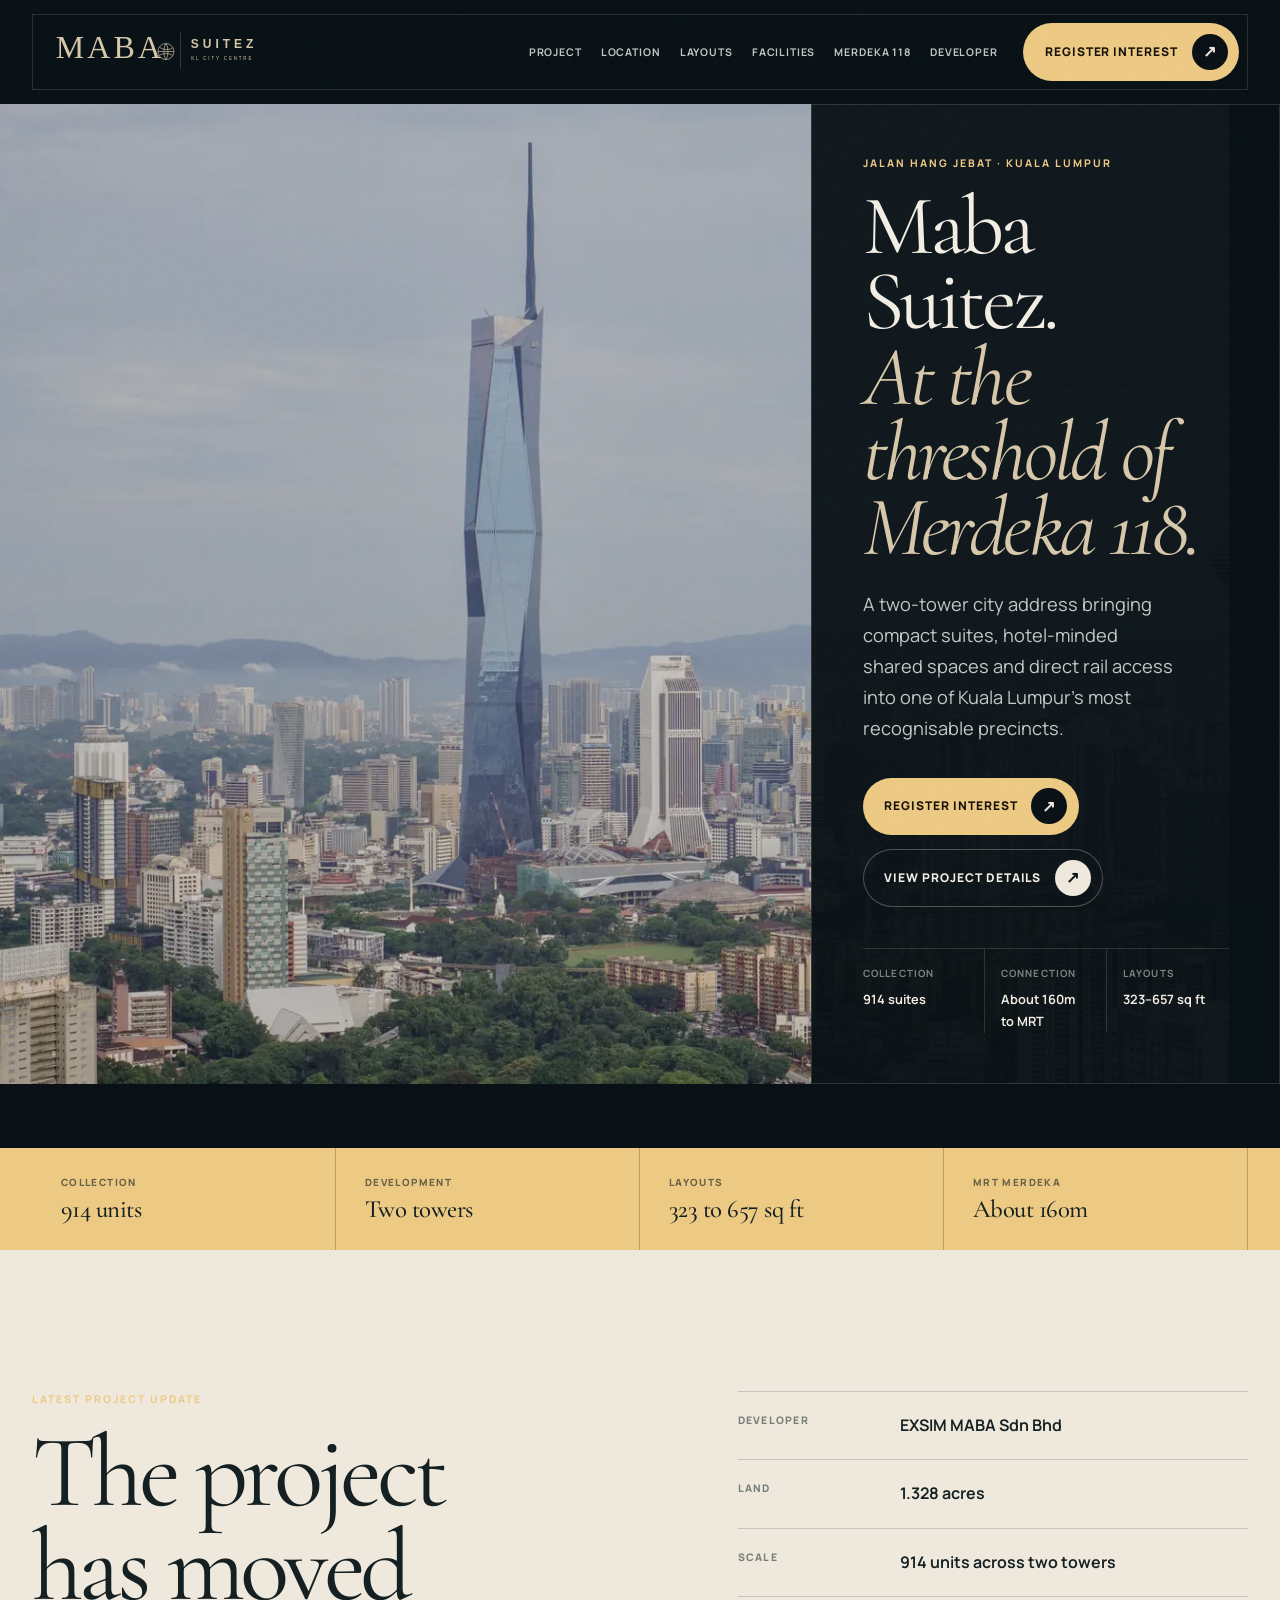
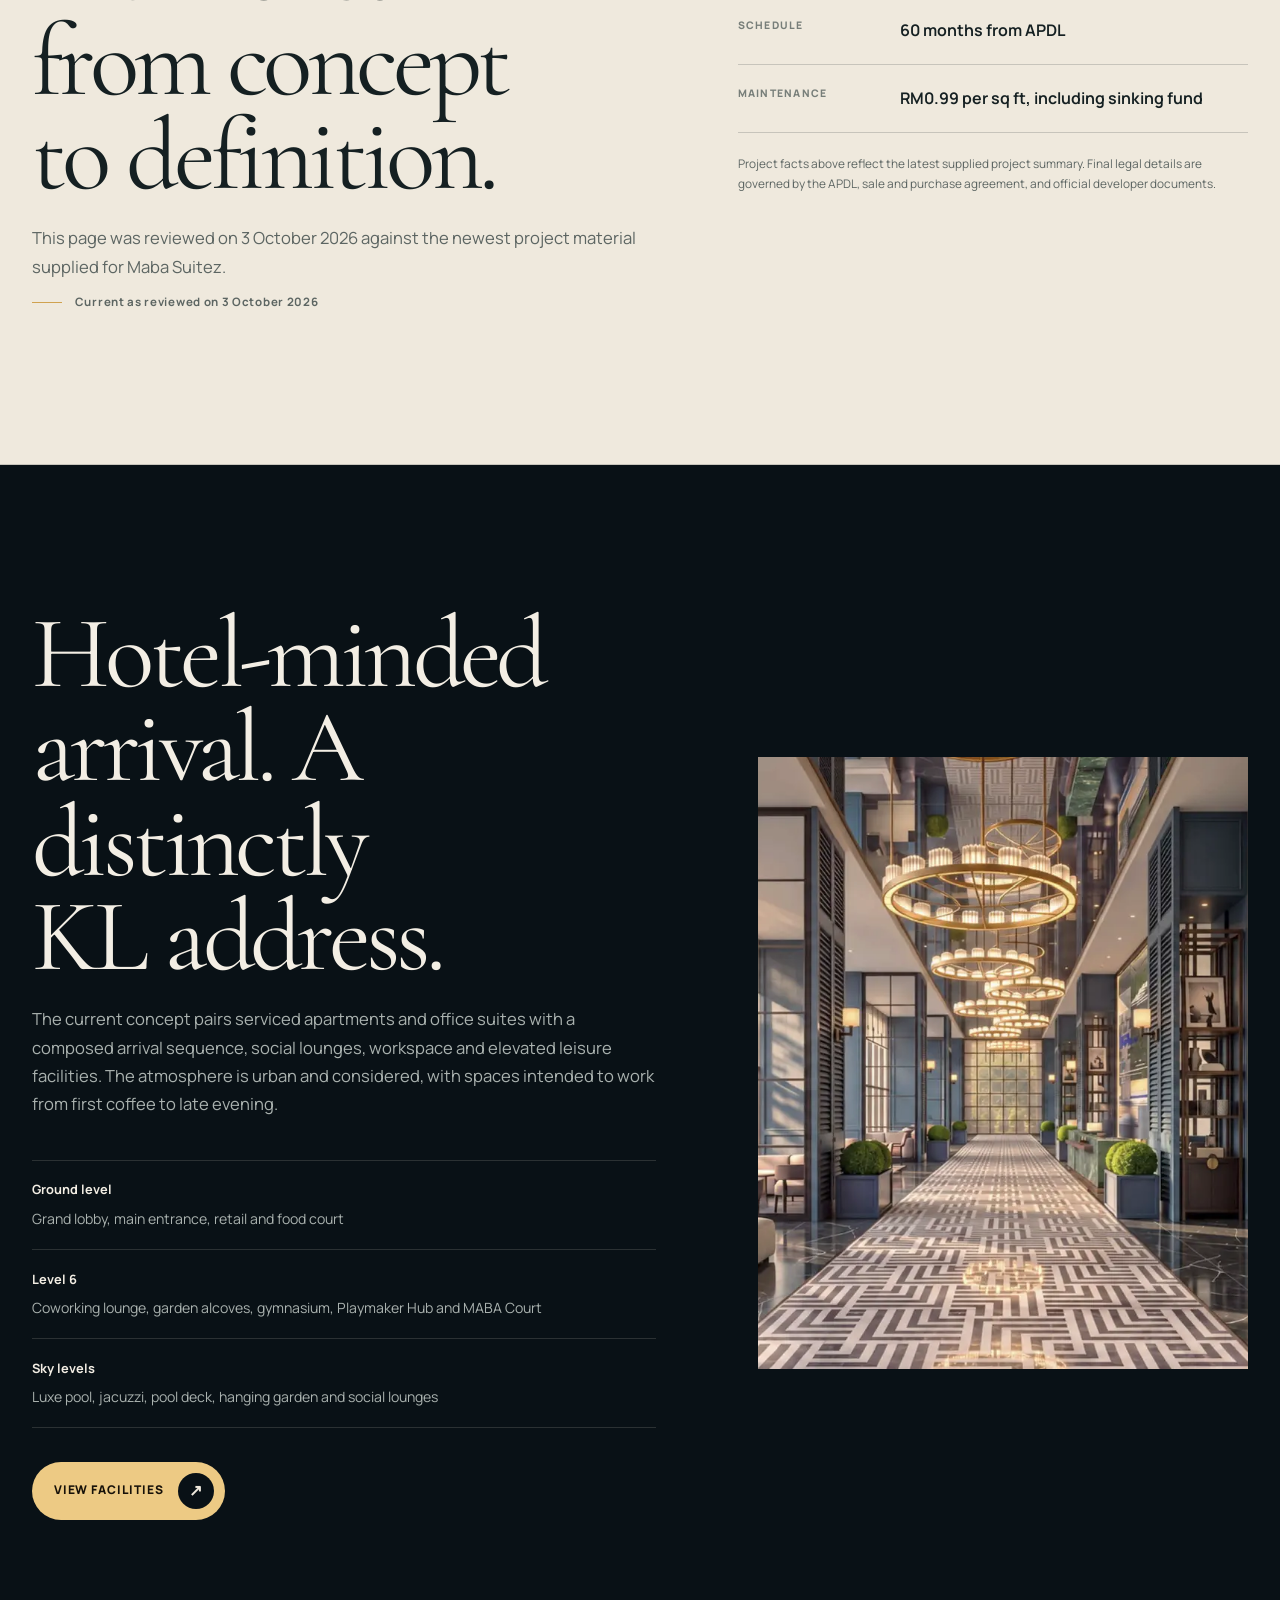
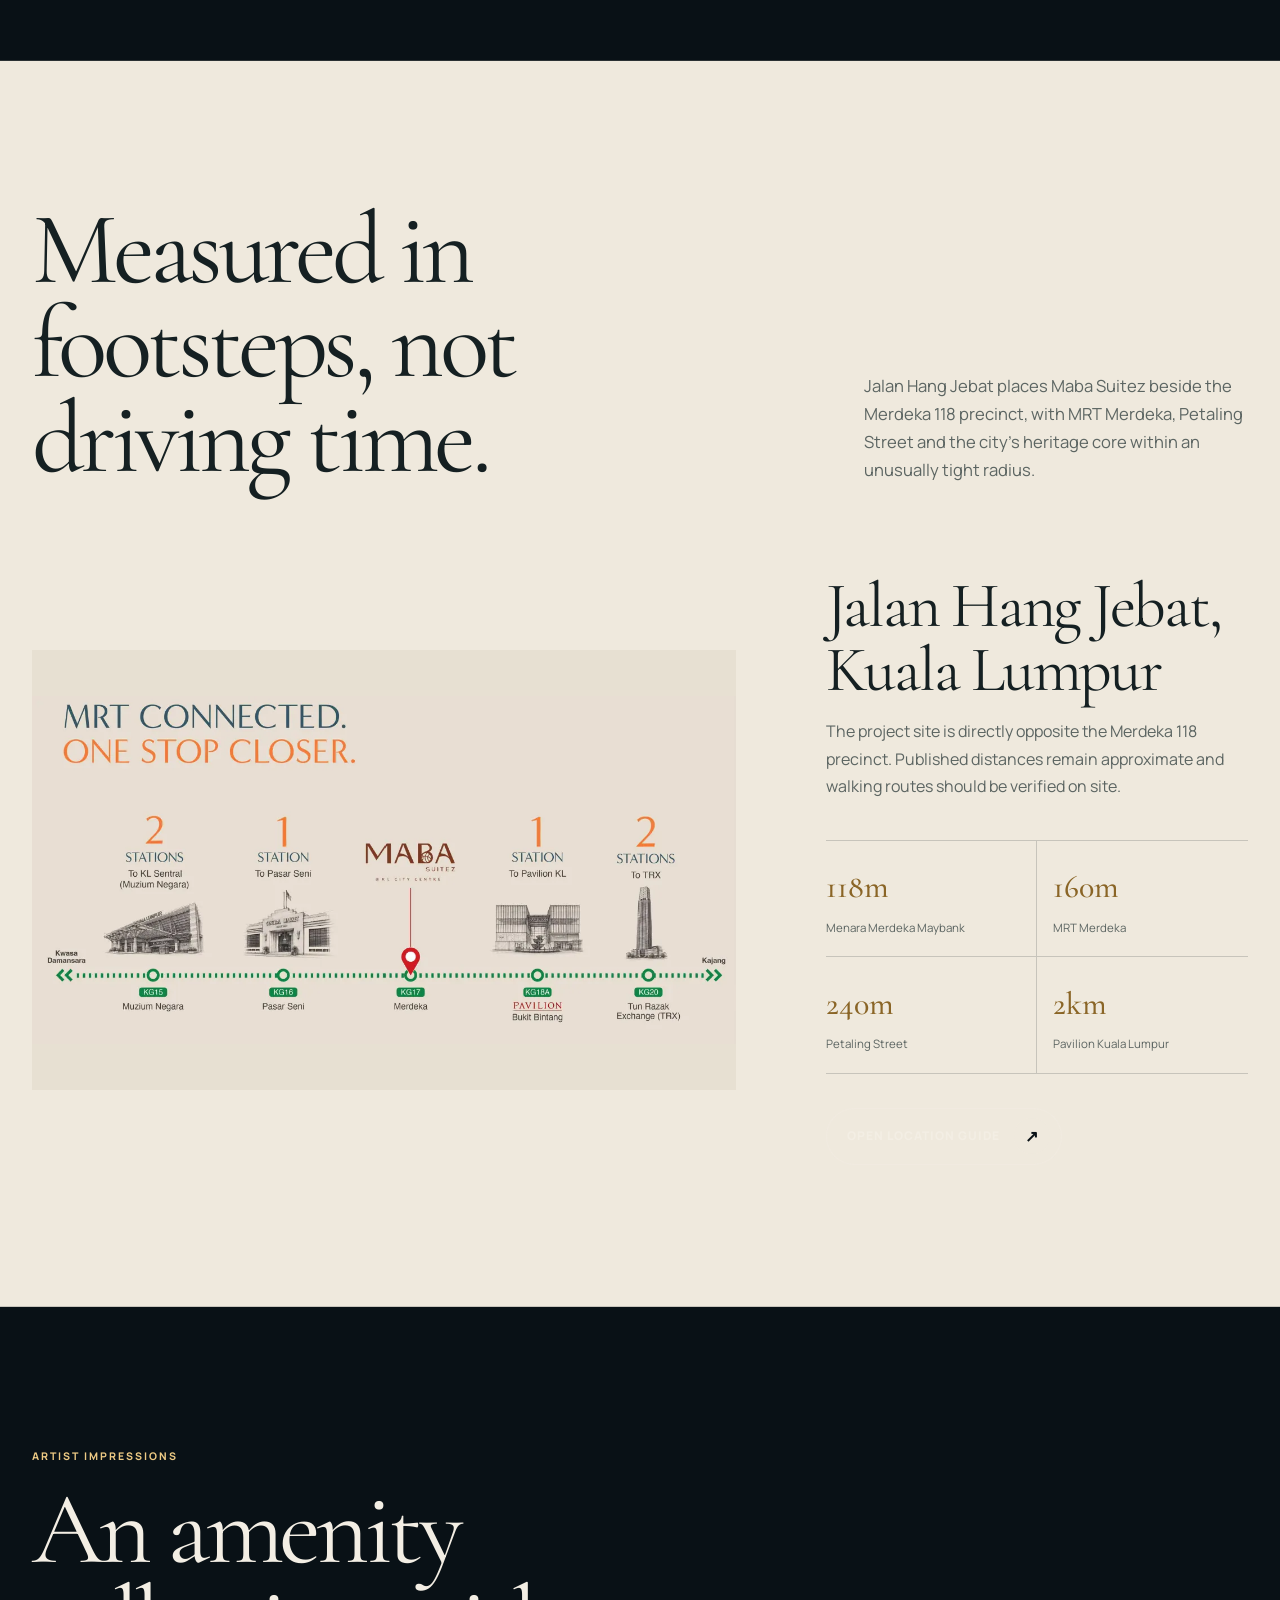
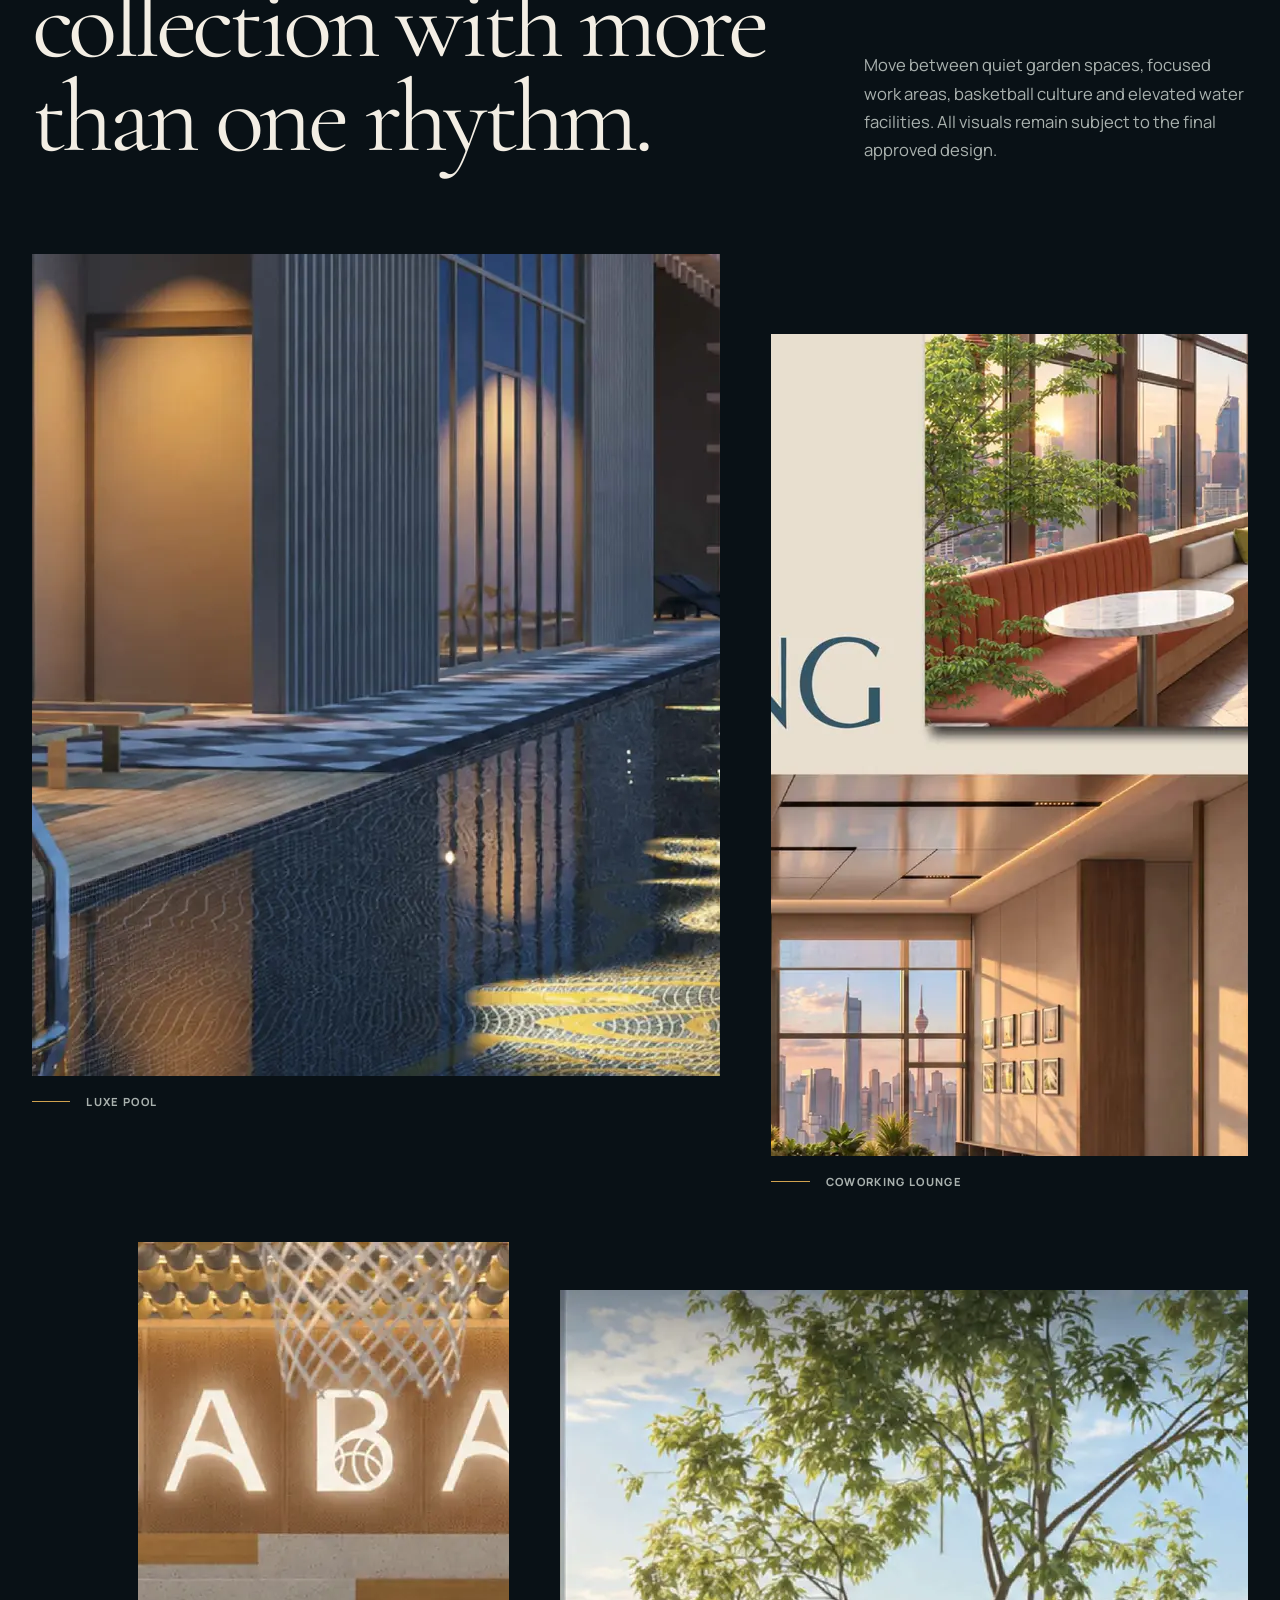
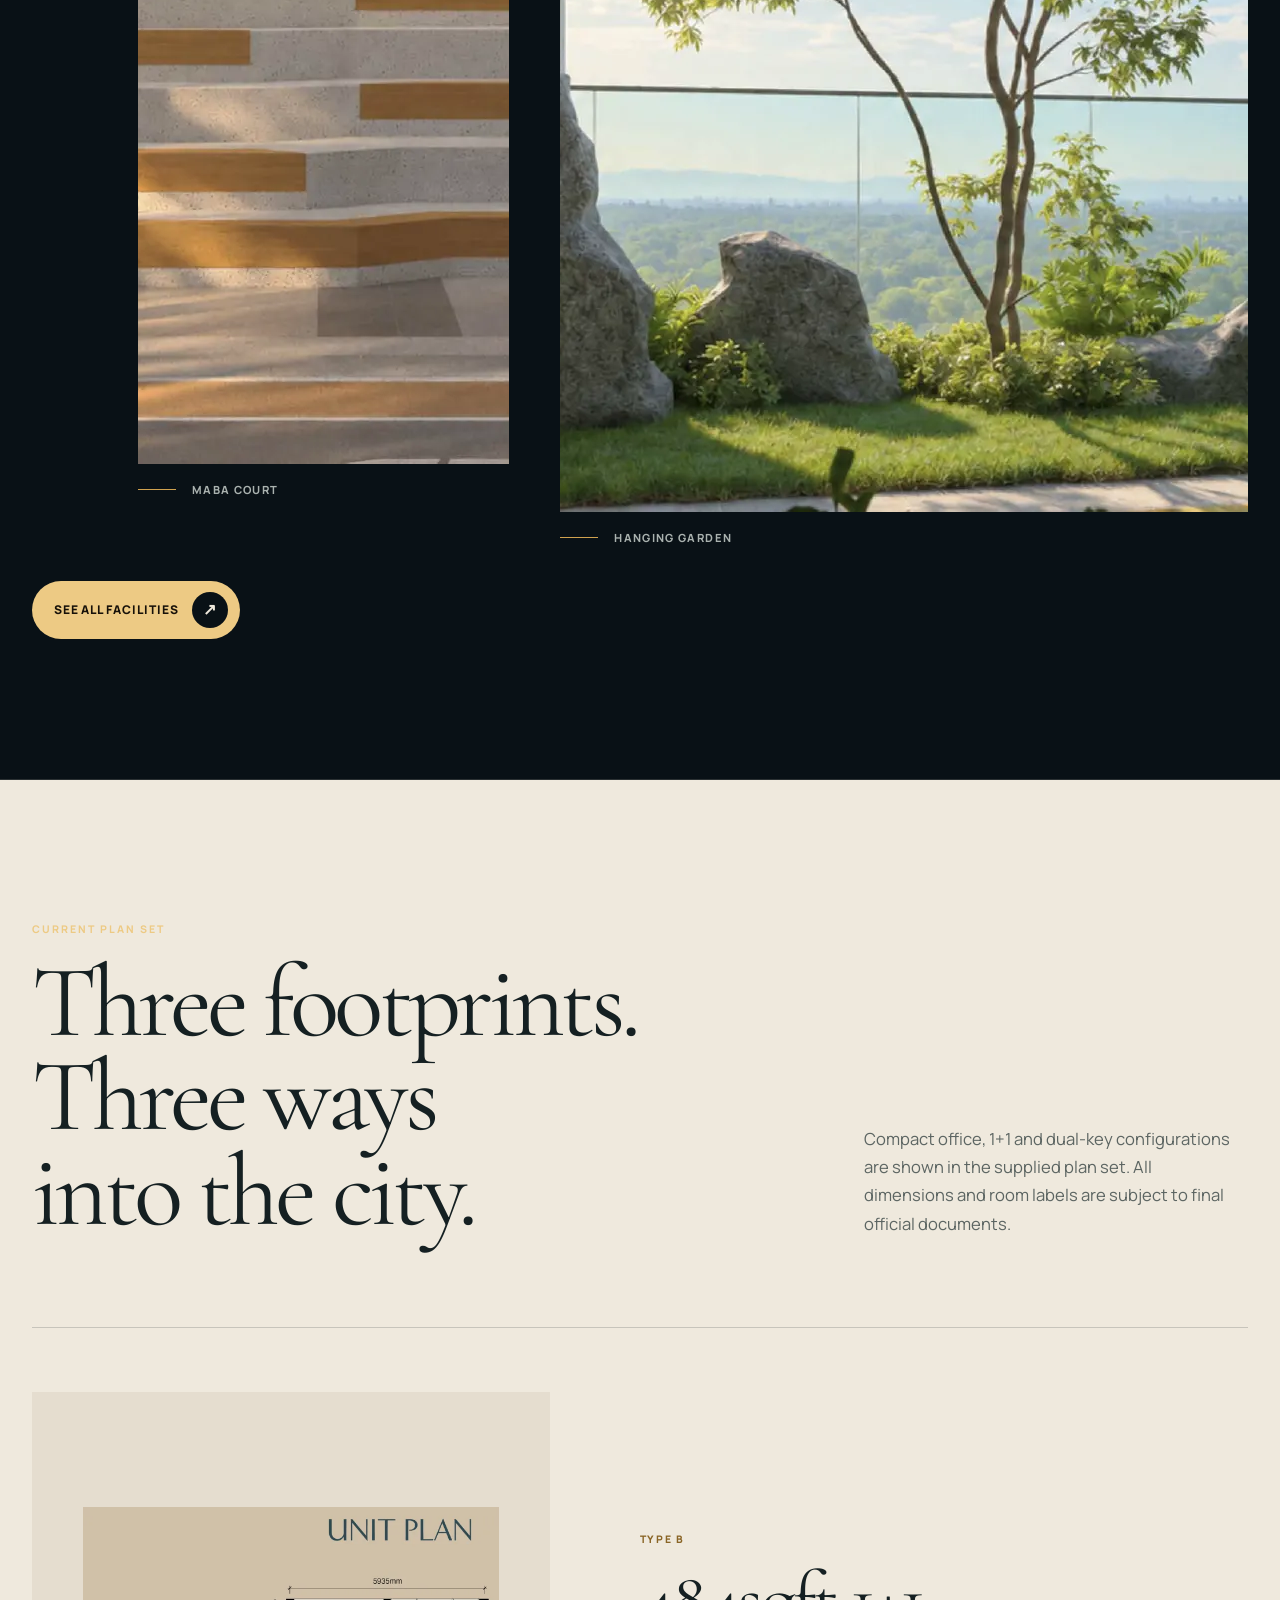
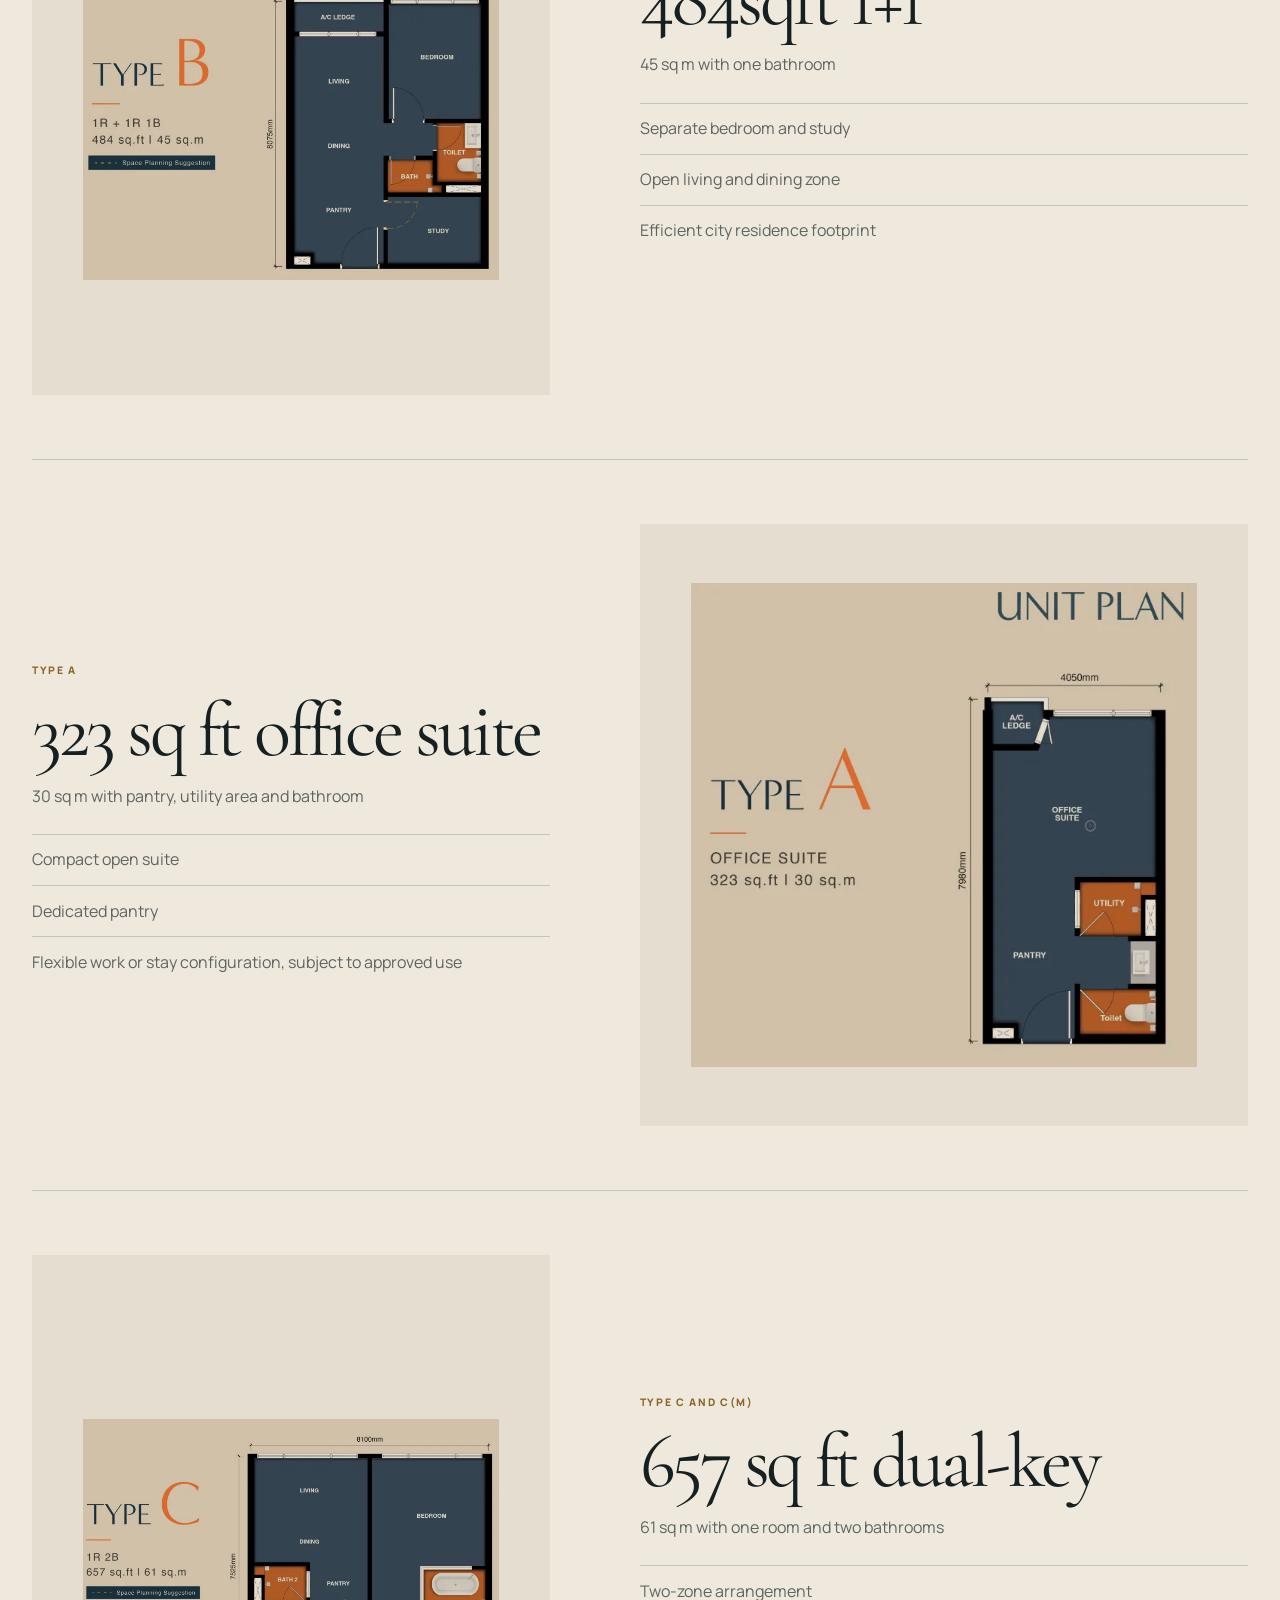
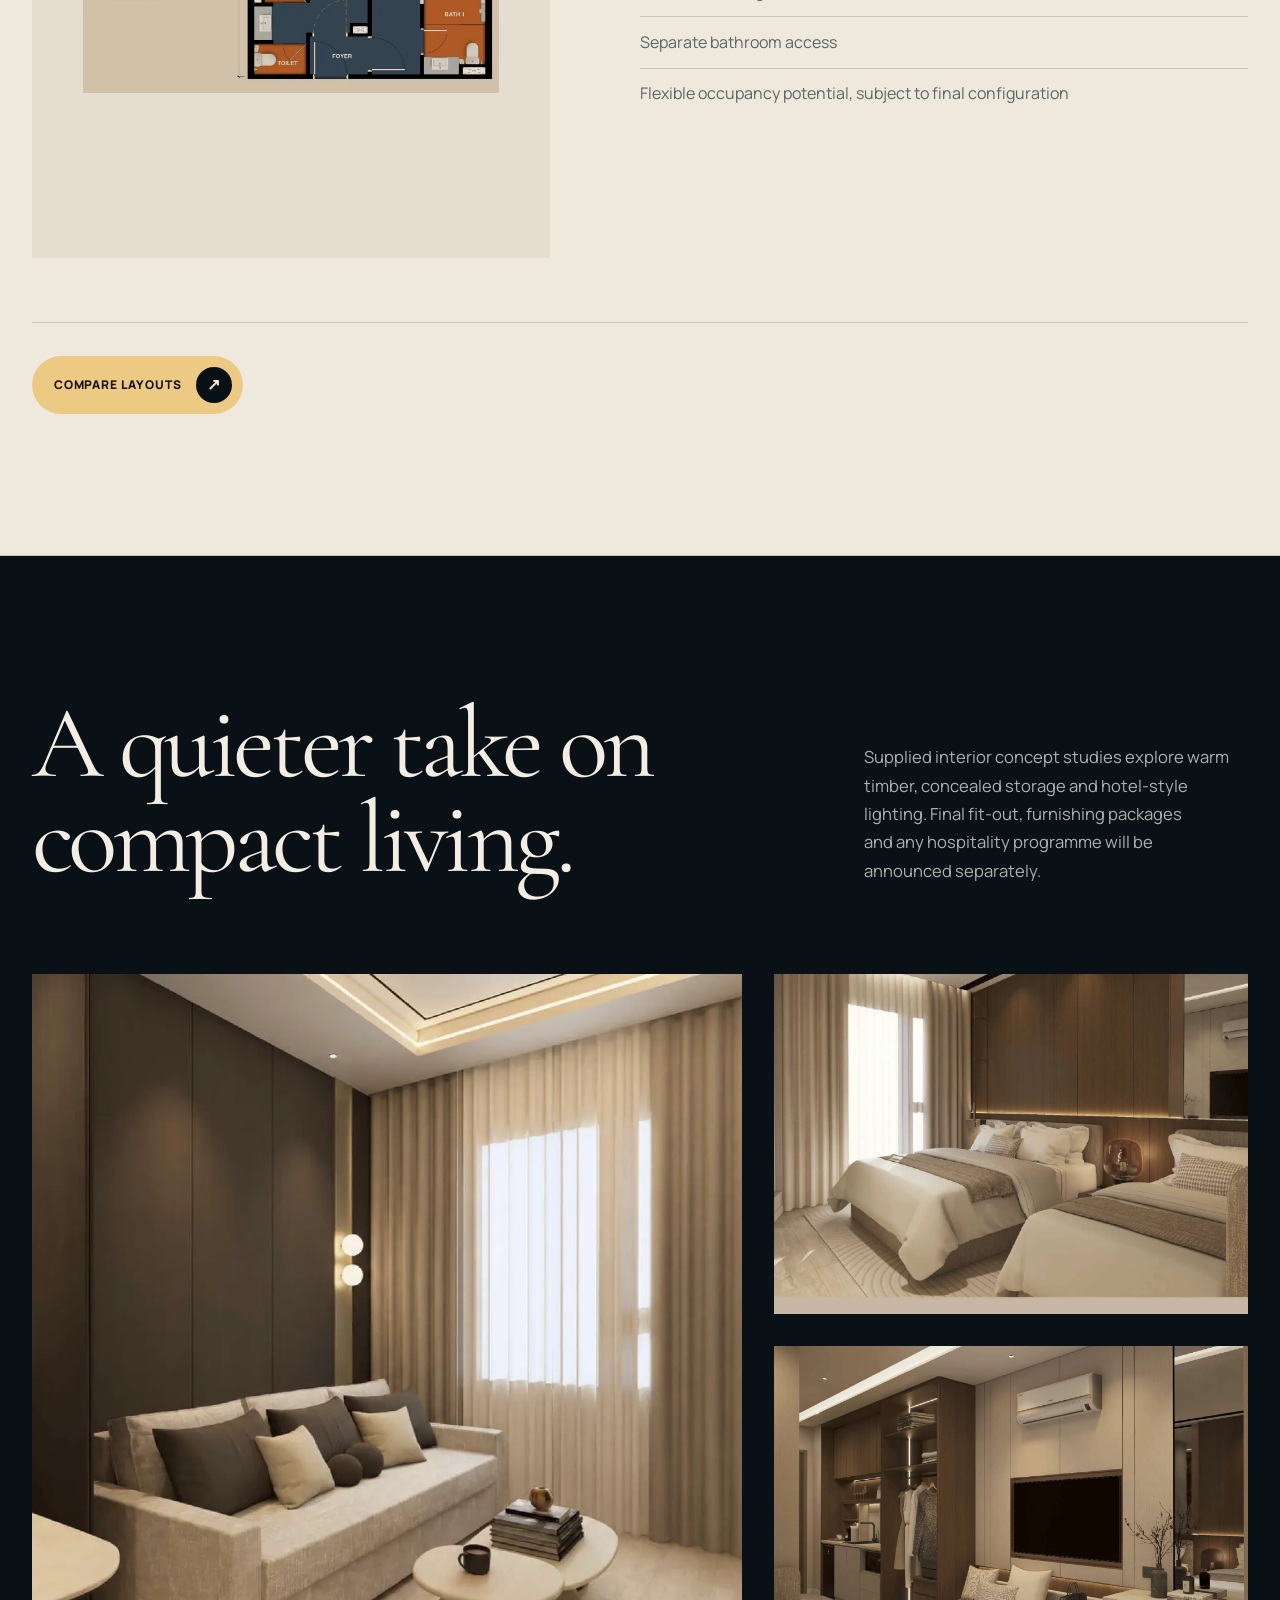
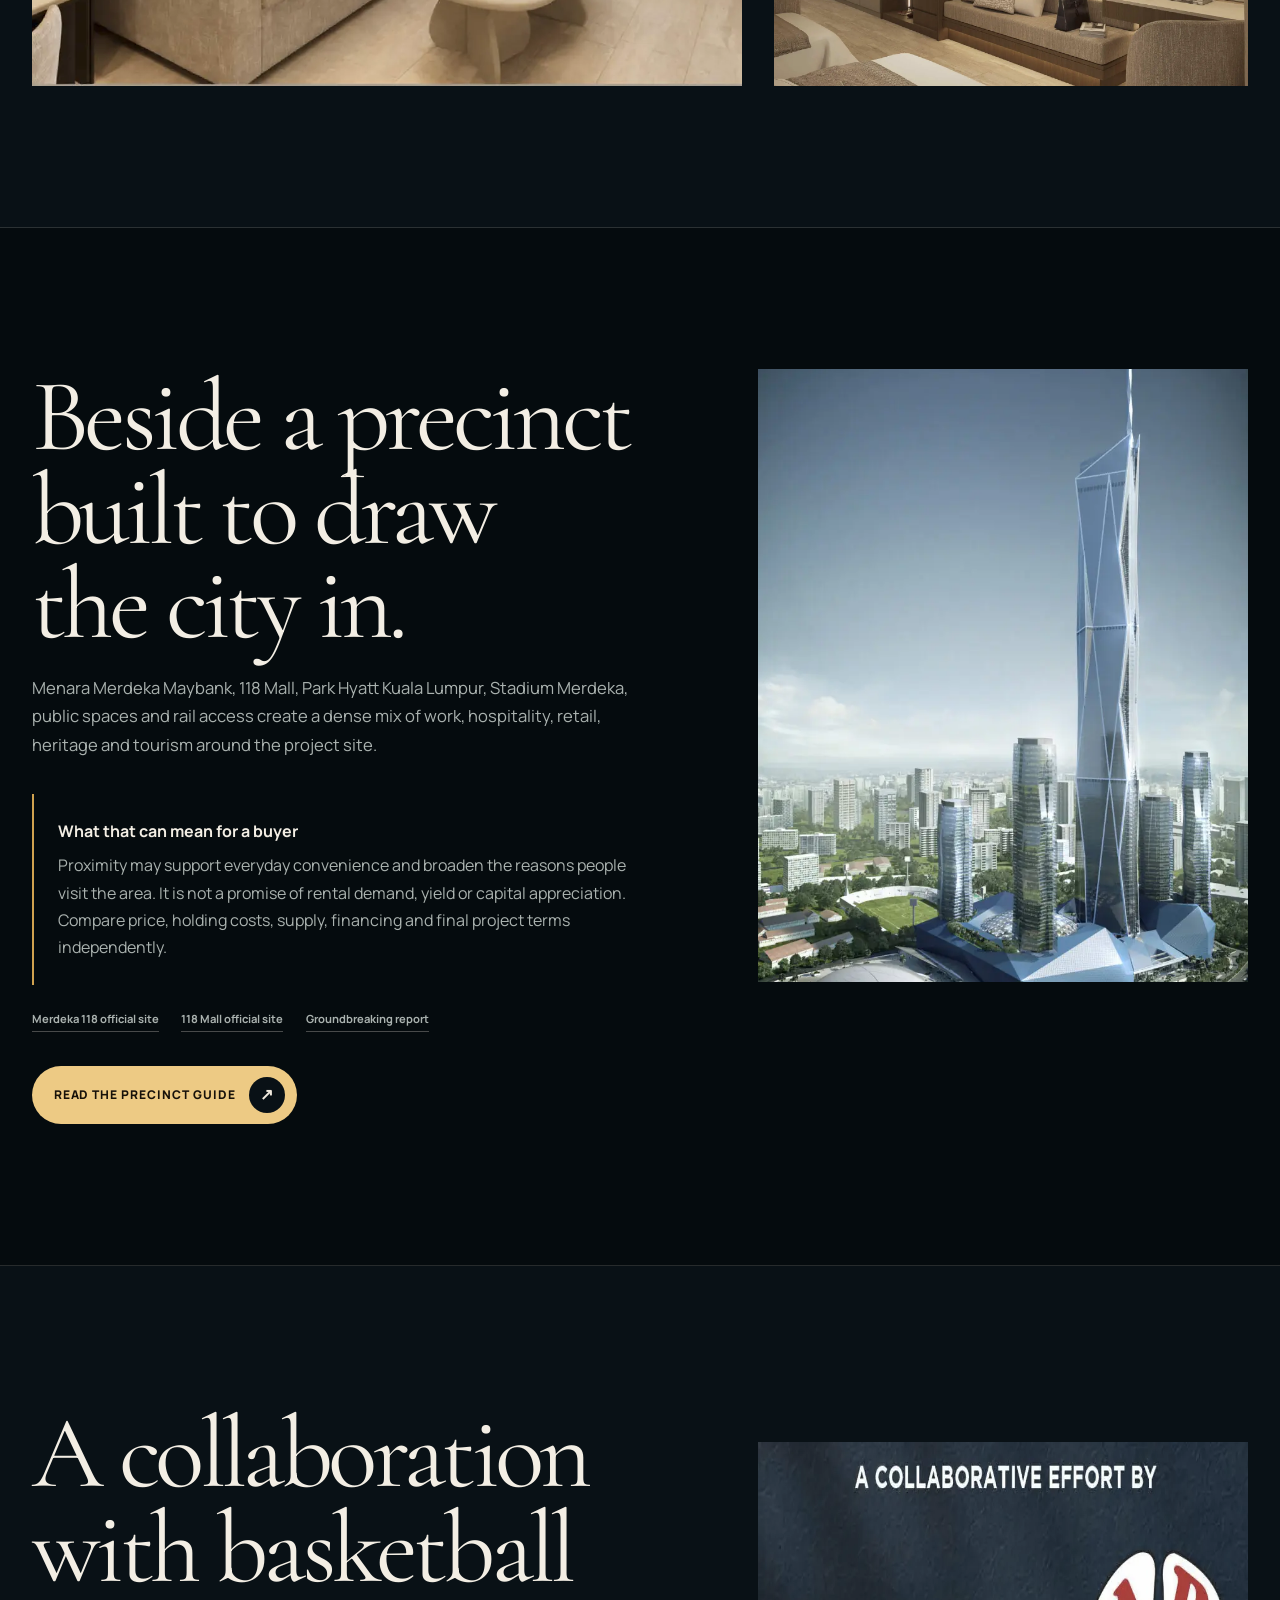
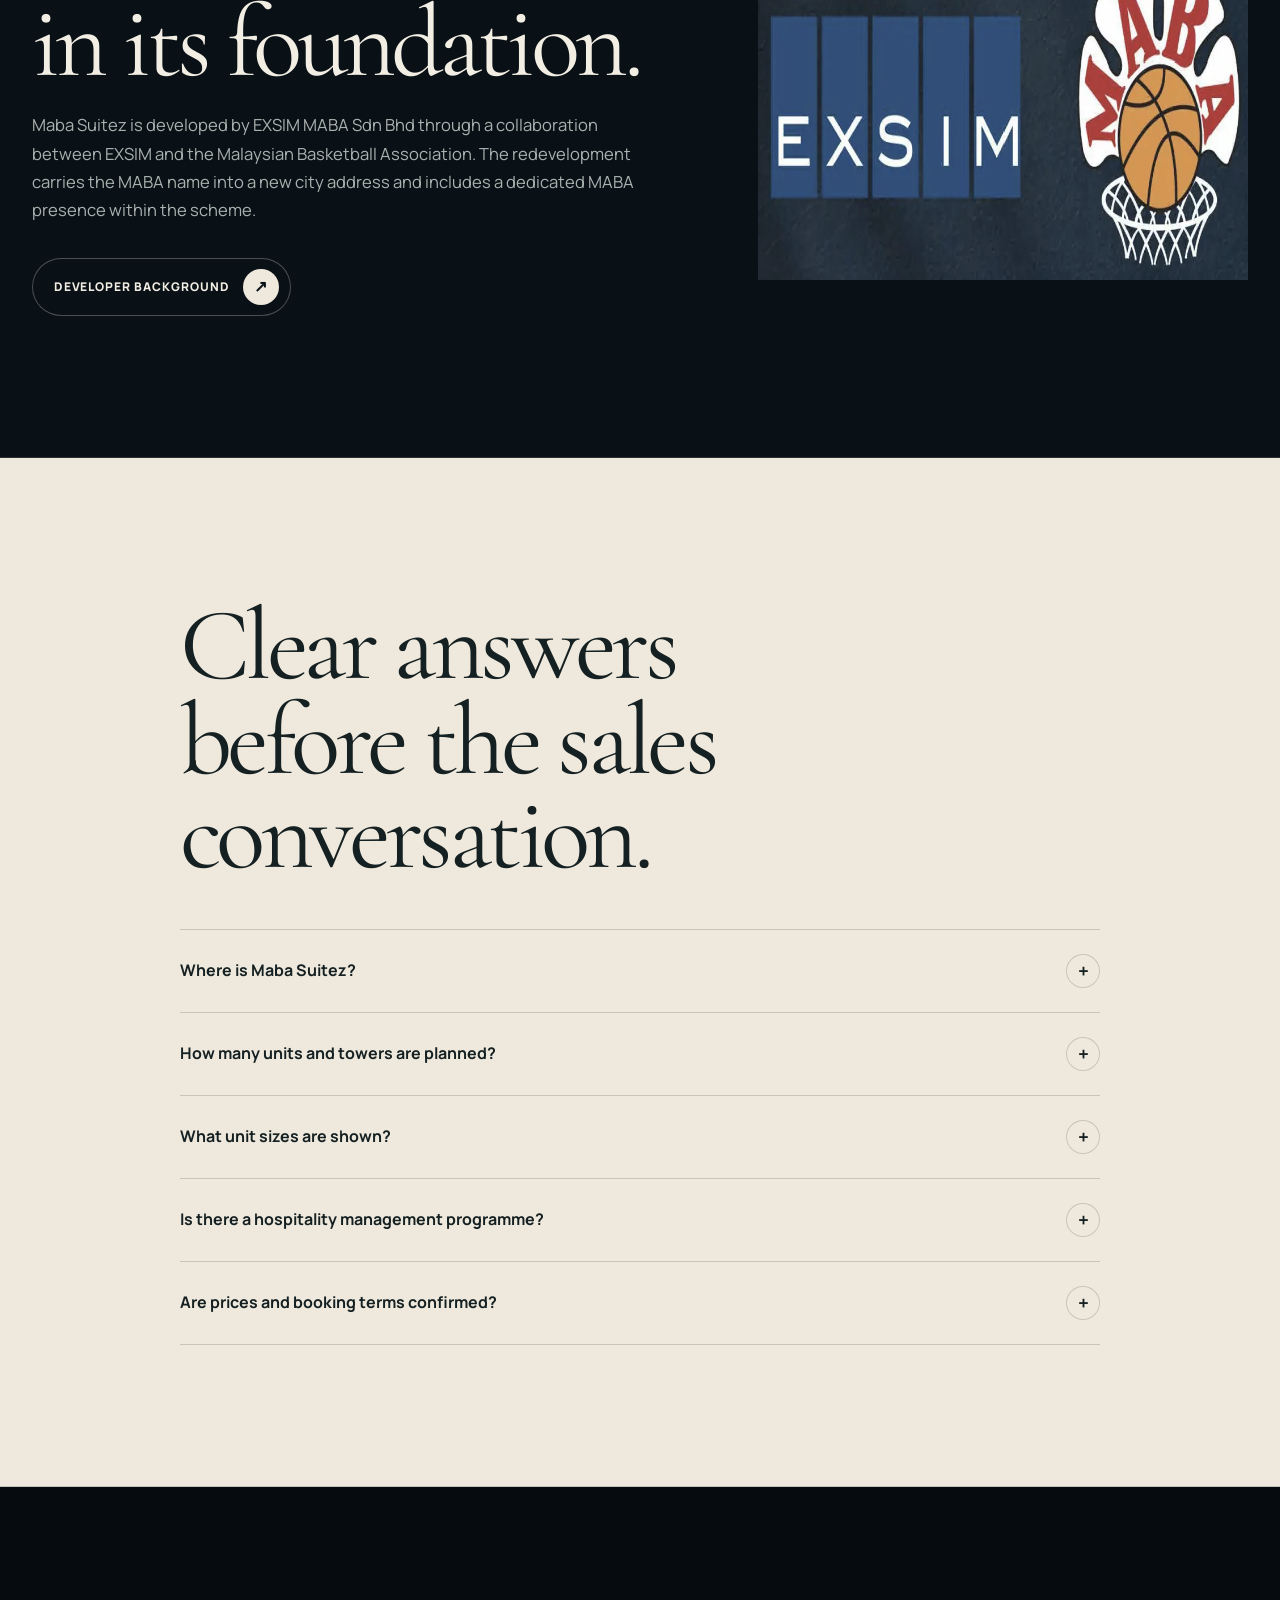
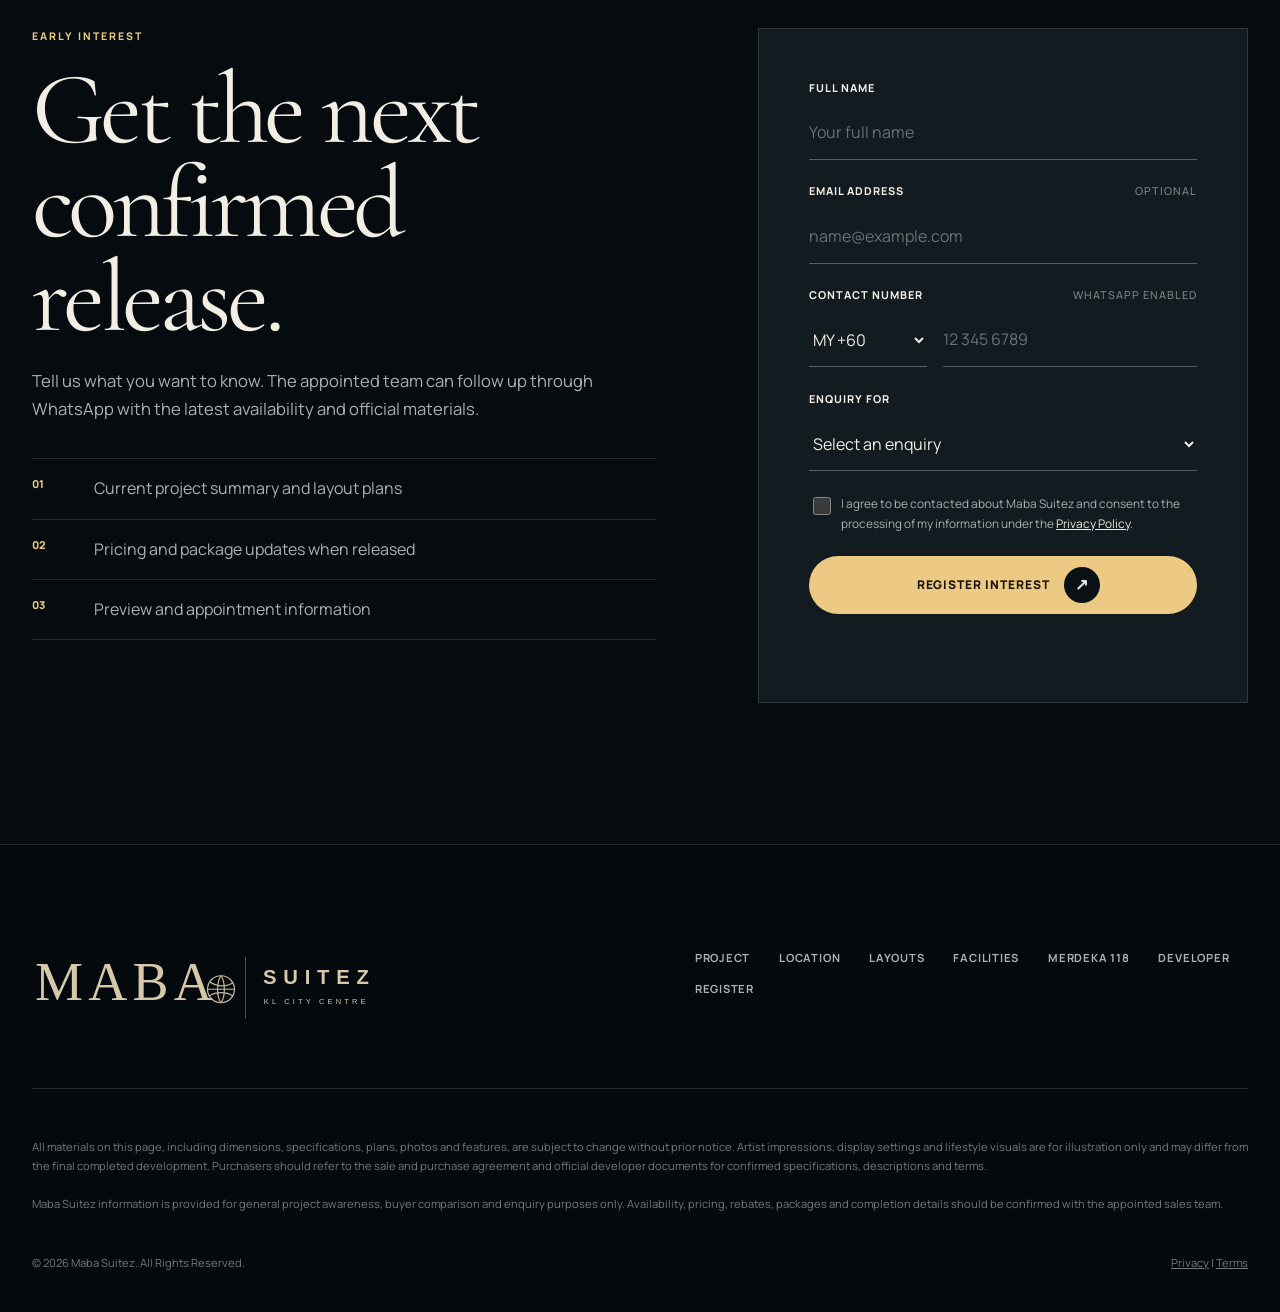
==== commit 0a58fa15: "Add files via upload" ====
--- a/index.html
+++ b/index.html
@@ -9,8 +9,10 @@
   <meta name="theme-color" content="#07111b">
   <link rel="canonical" href="https://themabasuitez.com/">
   <link rel="preload" href="/assets/images/merdeka-118-skyline.webp" as="image" type="image/webp" fetchpriority="high">
-  <link rel="stylesheet" href="/assets/site-v2.css">
-  <link rel="icon" type="image/png" href="/assets/official/maba-suitez-logo.png">
+  <link rel="preload" href="/assets/fonts/manrope-latin-variable.woff2" as="font" type="font/woff2" crossorigin>
+  <link rel="preload" href="/assets/fonts/cormorant-garamond-latin.woff2" as="font" type="font/woff2" crossorigin>
+  <link rel="stylesheet" href="/assets/site-v3.css">
+  <link rel="icon" type="image/svg+xml" href="/assets/maba-suitez-wordmark.svg">
   <meta property="og:type" content="website">
   <meta property="og:site_name" content="Maba Suitez">
   <meta property="og:title" content="Maba Suitez KL | Beside Merdeka 118">
@@ -96,11 +98,6 @@
           },
           {
             "@type": "Question",
-            "name": "Is Maba Suitez freehold or leasehold?",
-            "acceptedAnswer": {"@type": "Answer", "text": "The latest supplied project summary identifies the land tenure as leasehold."}
-          },
-          {
-            "@type": "Question",
             "name": "When will Maba Suitez be completed?",
             "acceptedAnswer": {"@type": "Answer", "text": "The current project summary states 60 months from APDL. Purchasers should refer to the final APDL, sale and purchase agreement and developer documents for the binding schedule."}
           }
@@ -115,7 +112,7 @@
   <header class="site-header">
     <nav class="shell nav-shell" aria-label="Primary navigation">
       <a class="brand" href="/" aria-label="Maba Suitez home">
-        <img src="/assets/official/maba-suitez-logo.png" width="640" height="288" alt="Maba Suitez at KL City Centre">
+        <img src="/assets/maba-suitez-wordmark.svg" width="520" height="112" alt="Maba Suitez, KL City Centre">
       </a>
       <button class="nav-toggle" type="button" aria-label="Open navigation" aria-controls="site-nav" aria-expanded="false" data-nav-toggle>
         <svg viewBox="0 0 24 24" aria-hidden="true"><path fill="currentColor" d="M3 6h18v2H3zm0 5h18v2H3zm0 5h18v2H3z"/></svg>
@@ -137,18 +134,25 @@
   <a class="button mobile-register" href="#register">Register Interest</a>
 
   <main id="main">
-    <section class="shell hero" aria-labelledby="hero-title">
+    <section class="hero" aria-labelledby="hero-title">
+      <figure class="hero-media" data-reveal>
+        <img src="/assets/images/merdeka-118-skyline.webp" width="1920" height="1280" alt="Menara Merdeka Maybank and Kuala Lumpur skyline near Maba Suitez" fetchpriority="high">
+        <figcaption>Actual Kuala Lumpur city view · Merdeka 118 precinct</figcaption>
+      </figure>
       <div class="hero-copy" data-reveal>
-        <h1 id="hero-title">Maba Suitez. Own the city’s front row.</h1>
-        <p class="hero-lede">Two towers beside Merdeka 118, shaped for connected city living and flexible ownership.</p>
+        <p class="hero-kicker">Jalan Hang Jebat · Kuala Lumpur</p>
+        <h1 id="hero-title">Maba Suitez. <em>At the threshold of Merdeka 118.</em></h1>
+        <p class="hero-lede">A two-tower city address bringing compact suites, hotel-minded shared spaces and direct rail access into one of Kuala Lumpur’s most recognisable precincts.</p>
         <div class="button-row">
           <a class="button" href="#register">Register Interest</a>
-          <a class="button button--secondary" href="#latest">Explore the Project</a>
-        </div>
-      </div>
-      <figure class="hero-media" data-reveal>
-        <img src="/assets/images/merdeka-118-skyline.webp" width="1920" height="1280" alt="Menara Merdeka Maybank and Kuala Lumpur skyline near Maba Suitez" fetchpriority="high">
-      </figure>
+          <a class="button button--secondary" href="#latest">View Project Details</a>
+        </div>
+        <dl class="hero-facts" aria-label="Maba Suitez quick facts">
+          <div><dt>Collection</dt><dd>914 suites</dd></div>
+          <div><dt>Connection</dt><dd>About 160m to MRT</dd></div>
+          <div><dt>Layouts</dt><dd>323–657 sq ft</dd></div>
+        </dl>
+      </div>
     </section>
 
     <div class="fact-rail" aria-label="Maba Suitez key facts">
@@ -157,7 +161,6 @@
         <div class="fact"><span>Development</span><strong>Two towers</strong></div>
         <div class="fact"><span>Layouts</span><strong>323 to 657 sq ft</strong></div>
         <div class="fact"><span>MRT Merdeka</span><strong>About 160m</strong></div>
-        <div class="fact"><span>Tenure</span><strong>Leasehold</strong></div>
       </div>
     </div>
 
@@ -174,7 +177,6 @@
             <div><dt>Developer</dt><dd>EXSIM MABA Sdn Bhd</dd></div>
             <div><dt>Land</dt><dd>1.328 acres</dd></div>
             <div><dt>Scale</dt><dd>914 units across two towers</dd></div>
-            <div><dt>Tenure</dt><dd>Leasehold</dd></div>
             <div><dt>Schedule</dt><dd>60 months from APDL</dd></div>
             <div><dt>Maintenance</dt><dd>RM0.99 per sq ft, including sinking fund</dd></div>
           </dl>
@@ -246,12 +248,12 @@
       <div class="shell">
         <div class="section-heading">
           <div data-reveal><p class="eyebrow">Current plan set</p><h2 class="section-title" id="layouts-title">Three footprints. Three ways into the city.</h2></div>
-          <p class="section-copy" data-reveal>Compact office, one plus one, and dual-key configurations are shown in the supplied plan set. All dimensions and room labels are subject to final official documents.</p>
+          <p class="section-copy" data-reveal>Compact office, 1+1 and dual-key configurations are shown in the supplied plan set. All dimensions and room labels are subject to final official documents.</p>
         </div>
         <div class="layout-list">
           <article class="layout-item" data-reveal>
-            <div class="layout-plan"><img src="/assets/official/type-b-484-one-plus-one.webp" width="720" height="646" alt="Type B 484 sq ft one plus one room unit plan" loading="lazy"></div>
-            <div class="layout-copy"><p class="layout-type">Type B</p><h3>484 sq ft one plus one</h3><p class="layout-spec">45 sq m with one bathroom</p><ul><li>Separate bedroom and study</li><li>Open living and dining zone</li><li>Efficient city residence footprint</li></ul></div>
+            <div class="layout-plan"><img src="/assets/official/type-b-484-one-plus-one.webp" width="720" height="646" alt="Type B 484sqft 1+1 unit plan" loading="lazy"></div>
+            <div class="layout-copy"><p class="layout-type">Type B</p><h3>484sqft 1+1</h3><p class="layout-spec">45 sq m with one bathroom</p><ul><li>Separate bedroom and study</li><li>Open living and dining zone</li><li>Efficient city residence footprint</li></ul></div>
           </article>
           <article class="layout-item" data-reveal>
             <div class="layout-plan"><img src="/assets/official/type-a-323-office-suite.webp" width="672" height="642" alt="Type A 323 sq ft office suite plan" loading="lazy"></div>
@@ -343,7 +345,7 @@
             <div class="field field--full"><label for="full_name">Full Name</label><input id="full_name" name="full_name" type="text" autocomplete="name" required placeholder="Your full name"></div>
             <div class="field field--full"><label for="email">Email Address <span>Optional</span></label><input id="email" name="email" type="email" autocomplete="email" placeholder="name@example.com"></div>
             <div class="field field--full"><label for="contact_number">Contact Number <span>WhatsApp enabled</span></label><div class="phone-fields"><select id="country_code" name="country_code" aria-label="Country code" required><option value="+60" selected>MY +60</option><option value="+65">SG +65</option><option value="+62">ID +62</option><option value="+66">TH +66</option><option value="+63">PH +63</option><option value="+84">VN +84</option><option value="+86">CN +86</option><option value="+852">HK +852</option><option value="+886">TW +886</option><option value="+61">AU +61</option><option value="+44">UK +44</option><option value="+1">US/CA +1</option></select><input id="contact_number" name="contact_number" type="tel" inputmode="tel" autocomplete="tel-national" required pattern="[0-9 ]{7,15}" placeholder="12 345 6789"></div></div>
-            <div class="field field--full"><label for="enquiry_for">Enquiry For</label><select id="enquiry_for" name="enquiry_for" required><option value="" selected disabled>Select an enquiry</option><option>Project details and price</option><option>Type A office suite</option><option>Type B one plus one</option><option>Type C dual-key suite</option><option>Facilities and furnishing</option><option>Hospitality management programme</option><option>Preview or appointment</option><option>Other enquiry</option></select></div>
+            <div class="field field--full"><label for="enquiry_for">Enquiry For</label><select id="enquiry_for" name="enquiry_for" required><option value="" selected disabled>Select an enquiry</option><option>Project details and price</option><option>Type A office suite</option><option>Type B 484sqft 1+1</option><option>Type C dual-key suite</option><option>Facilities and furnishing</option><option>Hospitality management programme</option><option>Preview or appointment</option><option>Other enquiry</option></select></div>
           </div>
           <label class="consent"><input type="checkbox" name="consent" value="yes" required><span>I agree to be contacted about Maba Suitez and consent to the processing of my information under the <a href="/privacy-policy.html">Privacy Policy</a>.</span></label>
           <button class="button form-submit" type="submit">Register Interest</button>
@@ -356,7 +358,7 @@
   <footer class="site-footer">
     <div class="shell">
       <div class="footer-top">
-        <img class="footer-logo" src="/assets/official/maba-suitez-logo.png" width="640" height="288" alt="Maba Suitez at KL City Centre" loading="lazy">
+        <img class="footer-logo" src="/assets/maba-suitez-wordmark.svg" width="520" height="112" alt="Maba Suitez, KL City Centre" loading="lazy">
         <nav class="footer-links" aria-label="Footer navigation"><a href="/project/">Project</a><a href="/location/">Location</a><a href="/layouts/">Layouts</a><a href="/impressions/">Facilities</a><a href="/merdeka-118/">Merdeka 118</a><a href="/developer/">Developer</a><a href="/register/">Register</a></nav>
       </div>
       <div class="footer-legal">
--- a/assets/site-v3.css
+++ b/assets/site-v3.css
@@ -0,0 +1,544 @@
+@font-face {
+  font-family: "Manrope";
+  src: url("/assets/fonts/manrope-latin-variable.woff2") format("woff2");
+  font-style: normal;
+  font-weight: 300 800;
+  font-display: swap;
+}
+
+@font-face {
+  font-family: "Cormorant Garamond";
+  src: url("/assets/fonts/cormorant-garamond-latin.woff2") format("woff2");
+  font-style: normal;
+  font-weight: 400 600;
+  font-display: swap;
+}
+
+@font-face {
+  font-family: "Cormorant Garamond";
+  src: url("/assets/fonts/cormorant-garamond-italic-latin.woff2") format("woff2");
+  font-style: italic;
+  font-weight: 400;
+  font-display: swap;
+}
+
+:root {
+  color-scheme: dark;
+  --ink: #091116;
+  --ink-soft: #111b20;
+  --ink-raised: #182429;
+  --paper: #efe9dd;
+  --paper-soft: #e5ddcf;
+  --sand: #d7c8aa;
+  --gold: #d0a24f;
+  --gold-light: #edca84;
+  --text: #f3eee4;
+  --muted: #aab2af;
+  --quiet: #7b8582;
+  --dark-text: #152022;
+  --dark-muted: #5c6562;
+  --line: rgba(243, 238, 228, .14);
+  --line-strong: rgba(243, 238, 228, .28);
+  --line-dark: rgba(21, 32, 34, .18);
+  --danger: #ef9d8f;
+  --success: #9fd6b3;
+  --max: 1420px;
+  --font: "Manrope", sans-serif;
+  --display: "Cormorant Garamond", Georgia, serif;
+  --ease: cubic-bezier(.22, 1, .36, 1);
+}
+
+*, *::before, *::after { box-sizing: border-box; }
+html { scroll-behavior: smooth; scroll-padding-top: 7rem; background: var(--ink); }
+body {
+  margin: 0;
+  min-width: 320px;
+  overflow-x: hidden;
+  background: var(--ink);
+  color: var(--text);
+  font-family: var(--font);
+  font-size: 16px;
+  line-height: 1.7;
+  text-rendering: optimizeLegibility;
+  -webkit-font-smoothing: antialiased;
+}
+body::before {
+  content: "";
+  position: fixed;
+  inset: 0;
+  z-index: 40;
+  pointer-events: none;
+  opacity: .025;
+  background-image: url("data:image/svg+xml,%3Csvg viewBox='0 0 180 180' xmlns='http://www.w3.org/2000/svg'%3E%3Cfilter id='n'%3E%3CfeTurbulence type='fractalNoise' baseFrequency='.82' numOctaves='3' stitchTiles='stitch'/%3E%3C/filter%3E%3Crect width='100%25' height='100%25' filter='url(%23n)' opacity='.75'/%3E%3C/svg%3E");
+}
+body.menu-open { overflow: hidden; }
+img { display: block; max-width: 100%; }
+a { color: inherit; }
+button, input, select, textarea { font: inherit; }
+button, a { -webkit-tap-highlight-color: transparent; }
+h1, h2, h3, p { text-wrap: pretty; }
+h1, h2, h3 { text-wrap: balance; }
+::selection { color: var(--ink); background: var(--gold-light); }
+
+.skip-link {
+  position: fixed;
+  z-index: 60;
+  top: 1rem;
+  left: 1rem;
+  transform: translateY(-170%);
+  padding: .75rem 1rem;
+  color: var(--ink);
+  background: var(--gold-light);
+  text-decoration: none;
+  transition: transform 360ms var(--ease);
+}
+.skip-link:focus { transform: translateY(0); }
+.shell { width: min(calc(100% - 2rem), var(--max)); margin-inline: auto; }
+.narrow { width: min(calc(100% - 2rem), 920px); margin-inline: auto; }
+
+.site-header {
+  position: sticky;
+  z-index: 30;
+  top: 0;
+  height: 96px;
+  padding-top: 12px;
+  pointer-events: none;
+  background: transparent;
+}
+.nav-shell {
+  height: 72px;
+  display: flex;
+  align-items: center;
+  justify-content: space-between;
+  gap: 1rem;
+  padding: .45rem .55rem .45rem 1.15rem;
+  background: rgba(9, 17, 22, .94);
+  box-shadow: inset 0 0 0 1px var(--line);
+  pointer-events: auto;
+}
+@supports (backdrop-filter: blur(10px)) { .nav-shell { backdrop-filter: blur(16px); } }
+.brand { display: inline-flex; align-items: center; min-width: 0; text-decoration: none; }
+.brand img { width: clamp(210px, 18vw, 276px); height: auto; }
+.nav-toggle {
+  width: 48px;
+  height: 48px;
+  display: grid;
+  align-content: center;
+  gap: 7px;
+  padding: 0 13px;
+  border: 0;
+  background: var(--paper);
+  color: var(--ink);
+  cursor: pointer;
+}
+.nav-toggle::before, .nav-toggle::after {
+  content: "";
+  display: block;
+  height: 1px;
+  background: currentColor;
+  transition: transform 520ms var(--ease);
+}
+.nav-toggle svg { display: none; }
+.nav-toggle[aria-expanded="true"]::before { transform: translateY(4px) rotate(45deg); }
+.nav-toggle[aria-expanded="true"]::after { transform: translateY(-4px) rotate(-45deg); }
+.nav-panel {
+  position: fixed;
+  inset: 0;
+  z-index: -1;
+  display: grid;
+  align-content: center;
+  gap: 2rem;
+  padding: 7rem 1.5rem 6rem;
+  background: rgba(9, 17, 22, .98);
+  opacity: 0;
+  visibility: hidden;
+  transform: translateY(-1.5rem);
+  transition: opacity 520ms var(--ease), transform 520ms var(--ease), visibility 0s 520ms;
+}
+.nav-panel.open { z-index: 31; opacity: 1; visibility: visible; transform: none; transition-delay: 0s; }
+.nav-links { display: grid; gap: 0; margin: 0; padding: 0; list-style: none; }
+.nav-links a {
+  display: block;
+  padding: .7rem 0;
+  color: var(--text);
+  font-family: var(--display);
+  font-size: clamp(2.4rem, 11vw, 4.8rem);
+  line-height: 1;
+  text-decoration: none;
+  transform: translateY(1rem);
+  opacity: 0;
+  transition: color 300ms var(--ease), transform 620ms var(--ease), opacity 620ms var(--ease);
+}
+.nav-panel.open .nav-links a { transform: none; opacity: 1; }
+.nav-panel.open .nav-links li:nth-child(2) a { transition-delay: 50ms; }
+.nav-panel.open .nav-links li:nth-child(3) a { transition-delay: 100ms; }
+.nav-panel.open .nav-links li:nth-child(4) a { transition-delay: 150ms; }
+.nav-panel.open .nav-links li:nth-child(5) a { transition-delay: 200ms; }
+.nav-panel.open .nav-links li:nth-child(6) a { transition-delay: 250ms; }
+.nav-links a:hover, .nav-links a[aria-current="page"] { color: var(--gold-light); }
+.nav-cta { width: 100%; }
+
+.button {
+  min-height: 54px;
+  display: inline-flex;
+  align-items: center;
+  justify-content: center;
+  gap: .85rem;
+  padding: .68rem .72rem .68rem 1.35rem;
+  border: 0;
+  border-radius: 999px;
+  color: #171109;
+  background: var(--gold-light);
+  cursor: pointer;
+  font-size: .75rem;
+  font-weight: 800;
+  letter-spacing: .08em;
+  line-height: 1.2;
+  text-align: center;
+  text-decoration: none;
+  text-transform: uppercase;
+  white-space: nowrap;
+  transition: color 520ms var(--ease), background-color 520ms var(--ease), transform 520ms var(--ease);
+}
+.button::after {
+  content: "↗";
+  width: 36px;
+  height: 36px;
+  flex: 0 0 36px;
+  display: grid;
+  place-items: center;
+  border-radius: 50%;
+  color: var(--paper);
+  background: var(--ink);
+  font-size: 1rem;
+  transition: transform 520ms var(--ease), color 520ms var(--ease), background-color 520ms var(--ease);
+}
+.button:hover { color: var(--ink); background: #f5d99f; transform: translateY(-2px); }
+.button:hover::after { transform: translate(2px, -2px) scale(1.05); }
+.button:active { transform: scale(.98); }
+.button--secondary, .button--quiet { color: var(--text); background: transparent; box-shadow: inset 0 0 0 1px var(--line-strong); }
+.button--secondary::after, .button--quiet::after { color: var(--ink); background: var(--paper); }
+.button--secondary:hover, .button--quiet:hover { color: var(--ink); background: var(--paper); }
+.button--quiet { min-height: 48px; }
+.button-row { display: flex; flex-wrap: wrap; gap: .85rem; margin-top: 2.1rem; }
+:focus-visible { outline: 2px solid var(--gold-light); outline-offset: 4px; }
+
+.mobile-register {
+  position: fixed;
+  z-index: 25;
+  right: .8rem;
+  bottom: calc(.8rem + env(safe-area-inset-bottom));
+  left: .8rem;
+  box-shadow: 0 12px 38px rgba(7, 11, 13, .28);
+}
+
+.hero {
+  position: relative;
+  min-height: calc(100dvh - 96px);
+  display: grid;
+  grid-template-columns: 1fr;
+  align-items: end;
+  isolation: isolate;
+  overflow: hidden;
+}
+.hero-media {
+  position: absolute;
+  inset: 0;
+  z-index: -2;
+  margin: 0;
+  overflow: hidden;
+  background: #778489;
+}
+.hero-media::after { content: ""; position: absolute; inset: 0; background: rgba(3, 8, 11, .42); }
+.hero-media img { width: 100%; height: 100%; min-height: 100%; object-fit: cover; object-position: 54% center; filter: saturate(.76) contrast(1.05); }
+.hero-media figcaption {
+  position: absolute;
+  z-index: 2;
+  right: 1rem;
+  bottom: 1rem;
+  color: rgba(255,255,255,.66);
+  font-size: .62rem;
+  letter-spacing: .05em;
+}
+.hero-copy {
+  width: min(calc(100% - 2rem), 680px);
+  margin: 0 1rem 1rem;
+  padding: clamp(2rem, 6vw, 4.5rem);
+  background: rgba(9, 17, 22, .95);
+  box-shadow: inset 0 0 0 1px var(--line);
+}
+.hero-kicker, .eyebrow {
+  margin: 0 0 1rem;
+  color: var(--gold-light);
+  font-size: .66rem;
+  font-weight: 750;
+  letter-spacing: .19em;
+  text-transform: uppercase;
+}
+.hero h1, .page-hero h1 {
+  max-width: 12ch;
+  margin: 0;
+  font-family: var(--display);
+  font-size: clamp(3.25rem, 13vw, 7.5rem);
+  font-weight: 400;
+  letter-spacing: -.045em;
+  line-height: .89;
+}
+.hero h1 em { display: block; color: var(--sand); font-weight: 400; }
+.hero-lede { max-width: 42rem; margin: 1.5rem 0 0; color: #c3c9c5; font-size: clamp(.98rem, 1.6vw, 1.14rem); }
+.hero-facts { display: grid; gap: 0; margin: 2.6rem 0 0; border-top: 1px solid var(--line); }
+.hero-facts div { display: flex; align-items: baseline; justify-content: space-between; gap: 1rem; padding: .75rem 0; border-bottom: 1px solid var(--line); }
+.hero-facts dt { color: var(--quiet); font-size: .62rem; font-weight: 700; letter-spacing: .12em; text-transform: uppercase; }
+.hero-facts dd { margin: 0; color: var(--text); font-size: .8rem; font-weight: 650; text-align: right; }
+
+.fact-rail { color: var(--dark-text); background: var(--gold-light); }
+.fact-scroll { display: flex; overflow-x: auto; scrollbar-width: none; scroll-snap-type: x proximity; }
+.fact-scroll::-webkit-scrollbar { display: none; }
+.fact { min-width: 68vw; padding: 1.65rem 1.2rem 1.8rem; border-right: 1px solid rgba(21,32,34,.25); scroll-snap-align: start; }
+.fact span { display: block; color: rgba(21,32,34,.62); font-size: .62rem; font-weight: 800; letter-spacing: .14em; text-transform: uppercase; }
+.fact strong { display: block; margin-top: .35rem; font-family: var(--display); font-size: 1.55rem; font-weight: 500; letter-spacing: -.02em; line-height: 1; }
+
+.section { padding: clamp(6rem, 11vw, 11rem) 0; border-bottom: 1px solid var(--line); }
+.section--surface { color: var(--dark-text); background: var(--paper); border-color: var(--line-dark); }
+.section--deep { background: #050b0e; }
+.section-title {
+  max-width: 15ch;
+  margin: 0;
+  font-family: var(--display);
+  font-size: clamp(2.9rem, 8vw, 6.5rem);
+  font-weight: 400;
+  letter-spacing: -.045em;
+  line-height: .92;
+}
+.section-copy { max-width: 42rem; margin: 1.4rem 0 0; color: var(--muted); font-size: clamp(.98rem, 1.3vw, 1.08rem); }
+.section--surface .section-copy, .section--surface .source-note, .section--surface .content-grid p, .section--surface .prose p { color: var(--dark-muted); }
+.section-heading { display: grid; gap: 1.8rem; margin-bottom: clamp(3.5rem, 7vw, 7rem); }
+.section-heading > :last-child { margin-bottom: 0; }
+
+.update-grid { display: grid; gap: 3.5rem; align-items: start; }
+.update-stamp { display: flex; align-items: center; gap: .8rem; color: var(--dark-muted); font-size: .72rem; font-weight: 700; letter-spacing: .06em; }
+.update-stamp::before { width: 30px; height: 1px; background: var(--gold); content: ""; }
+.update-list { margin: 0; border-top: 1px solid var(--line-dark); }
+.update-list div { display: grid; grid-template-columns: minmax(90px, .42fr) 1fr; gap: 1rem; padding: 1.25rem 0; border-bottom: 1px solid var(--line-dark); }
+.update-list dt { color: #777e79; font-size: .65rem; font-weight: 800; letter-spacing: .12em; text-transform: uppercase; }
+.update-list dd { margin: 0; color: var(--dark-text); font-weight: 650; }
+.source-note { margin: 1.3rem 0 0; color: var(--quiet); font-size: .74rem; }
+.source-note a { color: inherit; text-underline-offset: 3px; }
+
+.editorial-split { display: grid; gap: clamp(3rem, 8vw, 8rem); align-items: center; }
+.media-frame { margin: 0; overflow: hidden; background: var(--ink-raised); }
+.media-frame img { width: 100%; height: 100%; object-fit: cover; transition: transform 900ms var(--ease); }
+.media-frame:hover img { transform: scale(1.018); }
+.media-frame--portrait { aspect-ratio: 4 / 5; }
+.media-frame--wide { aspect-ratio: 16 / 10; }
+.media-frame--map img { object-fit: contain; background: #e7e0d2; }
+.caption { margin: .8rem 0 0; color: var(--quiet); font-size: .7rem; }
+.detail-lines { margin: 2.6rem 0 0; border-top: 1px solid var(--line); }
+.section--surface .detail-lines { border-color: var(--line-dark); }
+.detail-lines div { display: grid; gap: .35rem; padding: 1.15rem 0; border-bottom: 1px solid var(--line); }
+.section--surface .detail-lines div { border-color: var(--line-dark); }
+.detail-lines b { color: inherit; font-size: .8rem; }
+.detail-lines span { color: var(--muted); font-size: .88rem; }
+.section--surface .detail-lines span { color: var(--dark-muted); }
+
+.location-grid { display: grid; gap: clamp(2.5rem, 7vw, 7rem); align-items: center; }
+.location-copy { padding: 0; }
+.location-copy h3 { margin: 0; font-family: var(--display); font-size: clamp(2.4rem, 5vw, 4.2rem); font-weight: 400; letter-spacing: -.035em; line-height: 1; }
+.location-copy p { margin: 1rem 0 0; color: var(--dark-muted); }
+.distance-list { display: grid; grid-template-columns: 1fr 1fr; gap: 0; margin-top: 2.5rem; border-top: 1px solid var(--line-dark); }
+.distance-list div { padding: 1.2rem 1rem 1.2rem 0; border-bottom: 1px solid var(--line-dark); }
+.distance-list div:nth-child(odd) { border-right: 1px solid var(--line-dark); }
+.distance-list div:nth-child(even) { padding-left: 1rem; }
+.distance-list strong { display: block; font-family: var(--display); font-size: 2rem; font-weight: 500; color: #8a6526; }
+.distance-list span { display: block; margin-top: .2rem; color: var(--dark-muted); font-size: .72rem; }
+
+.amenity-grid, .gallery-grid { display: grid; grid-template-columns: 1fr; gap: 3rem; }
+.amenity { position: relative; margin: 0; overflow: visible; background: transparent; }
+.amenity img { width: 100%; aspect-ratio: 16 / 10; object-fit: cover; transition: transform 900ms var(--ease), filter 900ms var(--ease); }
+.amenity:hover img { transform: scale(1.012); filter: saturate(1.06); }
+.amenity figcaption {
+  position: static;
+  display: flex;
+  align-items: center;
+  gap: 1rem;
+  padding: 1rem 0 0;
+  color: var(--muted);
+  background: transparent;
+  font-size: .7rem;
+  font-weight: 750;
+  letter-spacing: .12em;
+  text-transform: uppercase;
+}
+.amenity figcaption::before { content: ""; width: 2.4rem; height: 1px; background: var(--gold); }
+.gallery-grid .media-frame { aspect-ratio: 16 / 10; }
+
+.layout-list { display: grid; gap: 0; border-top: 1px solid var(--line-dark); }
+.layout-item { display: grid; gap: 2.5rem; padding: clamp(2.5rem, 5vw, 5rem) 0; border-bottom: 1px solid var(--line-dark); background: transparent; }
+.layout-plan { min-height: 330px; display: grid; place-items: center; padding: clamp(1.5rem, 4vw, 4rem); background: var(--paper-soft); }
+.layout-plan img { width: 100%; max-height: 500px; object-fit: contain; mix-blend-mode: multiply; }
+.layout-copy { align-self: center; padding: 0; }
+.layout-type { margin: 0 0 1rem; color: #8a6526; font-size: .65rem; font-weight: 800; letter-spacing: .16em; text-transform: uppercase; }
+.layout-copy h2, .layout-copy h3 { margin: 0; color: inherit; font-family: var(--display); font-size: clamp(2.7rem, 6vw, 5rem); font-weight: 400; letter-spacing: -.045em; line-height: .92; }
+.layout-spec { margin: 1rem 0 0; color: var(--dark-muted); }
+.layout-copy ul { margin: 1.5rem 0 0; padding: 0; list-style: none; color: var(--dark-muted); }
+.layout-copy li { padding: .72rem 0; border-top: 1px solid var(--line-dark); }
+
+.interior-grid { display: grid; gap: 1.75rem; }
+.interior-grid .media-frame { min-height: 340px; }
+.interior-grid .media-frame img { min-height: 340px; }
+
+.precinct-grid { display: grid; gap: clamp(3rem, 8vw, 8rem); align-items: start; }
+.investment-note { margin-top: 2.2rem; padding: 1.5rem 0 1.5rem 1.5rem; border-left: 2px solid var(--gold); color: var(--muted); }
+.investment-note strong { display: block; margin-bottom: .45rem; color: var(--text); }
+.source-links { display: flex; flex-wrap: wrap; gap: .8rem 1.4rem; margin-top: 1.5rem; }
+.source-links a { padding-bottom: .2rem; border-bottom: 1px solid var(--line-strong); color: var(--muted); font-size: .7rem; font-weight: 700; text-decoration: none; transition: color 300ms var(--ease), border-color 300ms var(--ease); }
+.source-links a:hover { border-color: var(--gold); color: var(--text); }
+
+.developer-grid { display: grid; gap: clamp(3rem, 8vw, 8rem); align-items: center; }
+.developer-logo { width: min(100%, 560px); filter: saturate(.8); }
+
+.faq { margin-top: 3rem; border-top: 1px solid var(--line-dark); }
+.faq-item { border-bottom: 1px solid var(--line-dark); }
+.faq-button { width: 100%; display: flex; align-items: center; justify-content: space-between; gap: 1rem; padding: 1.5rem 0; border: 0; background: transparent; color: var(--dark-text); text-align: left; font-weight: 700; cursor: pointer; }
+.faq-button span { flex: 0 0 34px; width: 34px; height: 34px; display: grid; place-items: center; border-radius: 50%; color: var(--dark-text); box-shadow: inset 0 0 0 1px var(--line-dark); font-size: 1.2rem; transition: transform 520ms var(--ease), background-color 520ms var(--ease); }
+.faq-answer { display: grid; grid-template-rows: 0fr; transition: grid-template-rows 520ms var(--ease); }
+.faq-answer > div { overflow: hidden; }
+.faq-answer p { max-width: 48rem; margin: 0; padding: 0 0 1.5rem; color: var(--dark-muted); }
+.faq-item.open .faq-answer { grid-template-rows: 1fr; }
+.faq-item.open .faq-button span { transform: rotate(45deg); background: var(--gold-light); }
+
+.contact-grid { display: grid; gap: clamp(3.5rem, 8vw, 8rem); align-items: start; }
+.benefit-list { display: grid; gap: 0; margin: 2.2rem 0 0; padding: 0; border-top: 1px solid var(--line); list-style: none; }
+.benefit-list li { display: grid; grid-template-columns: 3rem 1fr; gap: .9rem; padding: 1rem 0; border-bottom: 1px solid var(--line); color: var(--muted); }
+.benefit-list i { color: var(--gold-light); font-size: .68rem; font-style: normal; font-weight: 800; }
+.enquiry-form { padding: clamp(1.5rem, 4vw, 3.5rem); background: var(--ink-soft); box-shadow: inset 0 0 0 1px var(--line); }
+.form-grid { display: grid; gap: 1.4rem; }
+.field label { display: flex; justify-content: space-between; gap: .5rem; margin-bottom: .55rem; color: var(--text); font-size: .68rem; font-weight: 750; letter-spacing: .09em; text-transform: uppercase; }
+.field label span { color: var(--quiet); font-weight: 500; }
+.field input, .field select, .field textarea {
+  width: 100%;
+  min-height: 54px;
+  padding: .8rem 0;
+  border: 0;
+  border-bottom: 1px solid #53605f;
+  border-radius: 0;
+  color: var(--text);
+  background: transparent;
+  transition: border-color 380ms var(--ease);
+}
+.field select { color-scheme: dark; }
+.field input::placeholder, .field textarea::placeholder { color: #687372; }
+.field input:focus, .field select:focus, .field textarea:focus { border-color: var(--gold-light); outline: 0; }
+.field [aria-invalid="true"] { border-color: var(--danger); }
+.phone-fields { display: grid; grid-template-columns: 118px 1fr; gap: 1rem; }
+.consent { display: grid; grid-template-columns: 20px 1fr; gap: .75rem; margin: 1.4rem 0; color: var(--muted); font-size: .74rem; }
+.consent input { width: 18px; height: 18px; margin-top: .2rem; accent-color: var(--gold); }
+.consent a { color: var(--text); }
+.form-submit { width: 100%; }
+.form-status { min-height: 1.5rem; margin: .9rem 0 0; color: var(--muted); font-size: .8rem; }
+.form-status.is-error { color: var(--danger); }
+.form-status.is-success { color: var(--success); }
+.honeypot { position: absolute; left: -9999px; }
+
+.page-hero { padding: clamp(5rem, 10vw, 10rem) 0 clamp(4rem, 8vw, 8rem); color: var(--dark-text); background: var(--paper); border-bottom: 1px solid var(--line-dark); }
+.breadcrumbs { margin: 0 0 1.8rem; color: #757b77; font-size: .7rem; letter-spacing: .08em; text-transform: uppercase; }
+.breadcrumbs a { color: var(--dark-muted); text-underline-offset: 3px; }
+.page-hero h1 { max-width: 12ch; font-size: clamp(3.4rem, 11vw, 8rem); }
+.page-hero p { max-width: 44rem; margin: 1.6rem 0 0; color: var(--dark-muted); font-size: 1.02rem; }
+.content-grid { display: grid; gap: clamp(3rem, 8vw, 8rem); align-items: start; }
+.content-grid h2, .prose h2 { margin: 0 0 1.2rem; font-family: var(--display); font-size: clamp(2.7rem, 6vw, 5rem); font-weight: 400; letter-spacing: -.04em; line-height: .95; }
+.content-grid h3, .prose h3 { margin: 2rem 0 .7rem; font-family: var(--display); font-size: 1.8rem; font-weight: 500; }
+.content-grid p, .prose p { color: var(--muted); }
+.sticky-panel { padding: 2rem 0 2rem 2rem; border-left: 2px solid var(--gold); background: transparent; }
+.data-table { width: 100%; margin-top: 2rem; border-collapse: collapse; }
+.data-table th, .data-table td { padding: 1rem 0; border-bottom: 1px solid var(--line); text-align: left; vertical-align: top; }
+.section--surface .data-table th, .section--surface .data-table td { border-color: var(--line-dark); }
+.data-table th { width: 38%; color: var(--quiet); font-size: .65rem; letter-spacing: .1em; text-transform: uppercase; }
+.data-table td { color: inherit; }
+
+.site-footer { padding: clamp(5rem, 8vw, 8rem) 0 calc(6.5rem + env(safe-area-inset-bottom)); background: #03090c; }
+.footer-top { display: grid; gap: 3rem; padding-bottom: 3.5rem; border-bottom: 1px solid var(--line); }
+.footer-logo { width: min(100%, 390px); height: auto; }
+.footer-links { display: flex; flex-wrap: wrap; align-content: flex-start; gap: .8rem 1.8rem; }
+.footer-links a { color: var(--muted); font-size: .7rem; font-weight: 700; letter-spacing: .07em; text-decoration: none; text-transform: uppercase; transition: color 300ms var(--ease); }
+.footer-links a:hover { color: var(--gold-light); }
+.footer-legal { max-width: 78rem; margin-top: 3rem; }
+.footer-legal p { margin: 0 0 1.2rem; color: #727b79; font-size: .7rem; }
+.footer-bottom { display: flex; flex-wrap: wrap; justify-content: space-between; gap: .8rem; margin-top: 2.5rem; color: #727b79; font-size: .7rem; }
+
+[data-reveal] { opacity: 0; transform: translateY(2rem); transition: opacity 900ms var(--ease), transform 900ms var(--ease); }
+[data-reveal].revealed { opacity: 1; transform: none; }
+
+@media (min-width: 700px) {
+  .shell { width: min(calc(100% - 4rem), var(--max)); }
+  .narrow { width: min(calc(100% - 4rem), 920px); }
+  .fact { min-width: 33%; padding-inline: 1.8rem; }
+  .section-heading { grid-template-columns: minmax(0, 1.15fr) minmax(300px, .55fr); align-items: end; }
+  .section-heading .section-copy { margin: 0; }
+  .update-grid, .editorial-split, .precinct-grid, .developer-grid, .contact-grid, .content-grid { grid-template-columns: minmax(0, 1.12fr) minmax(320px, .88fr); }
+  .location-grid { grid-template-columns: minmax(0, 1.25fr) minmax(300px, .75fr); }
+  .amenity-grid { grid-template-columns: repeat(12, minmax(0, 1fr)); gap: clamp(2rem, 4vw, 4rem); align-items: start; }
+  .amenity-grid .amenity:nth-child(1) { grid-column: span 7; }
+  .amenity-grid .amenity:nth-child(2) { grid-column: span 5; margin-top: 5rem; }
+  .amenity-grid .amenity:nth-child(3) { grid-column: 2 / span 4; }
+  .amenity-grid .amenity:nth-child(4) { grid-column: span 7; margin-top: 3rem; }
+  .amenity-grid .amenity:nth-child(1) img, .amenity-grid .amenity:nth-child(4) img { aspect-ratio: 16 / 9; }
+  .gallery-grid { grid-template-columns: repeat(12, minmax(0, 1fr)); gap: clamp(3rem, 6vw, 6rem) clamp(1.5rem, 3vw, 3rem); align-items: start; }
+  .gallery-grid .amenity { grid-column: span 6; }
+  .gallery-grid .amenity:nth-child(4n+2) { margin-top: 5rem; }
+  .gallery-grid .amenity:nth-child(4n+3) { grid-column: 2 / span 5; }
+  .gallery-grid .amenity:nth-child(4n+4) { grid-column: span 6; margin-top: 2rem; }
+  .gallery-grid .media-frame { grid-column: span 6; }
+  .layout-item { grid-template-columns: minmax(300px, .92fr) minmax(0, 1.08fr); gap: clamp(3rem, 7vw, 7rem); }
+  .layout-item:nth-child(even) .layout-plan { order: 2; }
+  .layout-item:nth-child(even) .layout-copy { order: 1; }
+  .interior-grid { grid-template-columns: 1.2fr .8fr; gap: 2rem; }
+  .interior-grid .media-frame:first-child { grid-row: span 2; }
+  .form-grid { grid-template-columns: 1fr 1fr; }
+  .field--full { grid-column: 1 / -1; }
+  .footer-top { grid-template-columns: 1fr .9fr; align-items: start; }
+}
+
+@media (min-width: 1020px) {
+  .site-header { height: 104px; padding-top: 14px; }
+  .nav-shell { height: 76px; padding-left: 1.4rem; }
+  .nav-toggle { display: none; }
+  .nav-panel { position: static; z-index: auto; display: flex; align-items: center; justify-content: flex-end; gap: clamp(1rem, 2vw, 2rem); padding: 0; background: transparent; opacity: 1; visibility: visible; transform: none; }
+  .nav-links { display: flex; align-items: center; gap: clamp(.8rem, 1.5vw, 1.45rem); }
+  .nav-links a { position: relative; padding: .5rem 0; color: #c1c8c4; font-family: var(--font); font-size: .66rem; font-weight: 700; letter-spacing: .08em; line-height: 1.2; text-transform: uppercase; opacity: 1; transform: none; }
+  .nav-links a::after { content: ""; position: absolute; right: 0; bottom: .15rem; left: 0; height: 1px; background: var(--gold-light); transform: scaleX(0); transform-origin: right; transition: transform 420ms var(--ease); }
+  .nav-links a:hover::after, .nav-links a[aria-current="page"]::after { transform: scaleX(1); transform-origin: left; }
+  .nav-cta { width: auto; min-height: 48px; margin: 0; }
+  .mobile-register { display: none; }
+  .hero { min-height: calc(100dvh - 104px); grid-template-columns: minmax(0, 1.55fr) minmax(400px, .75fr); align-items: stretch; padding: 0 0 4rem; }
+  .hero-media { position: relative; z-index: -1; grid-column: 1 / -1; grid-row: 1; min-height: calc(100dvh - 150px); margin: 0 4vw 0 0; }
+  .hero-media::after { background: rgba(3, 8, 11, .2); }
+  .hero-copy { z-index: 2; grid-column: 2; grid-row: 1; align-self: center; width: calc(100% + 4vw); margin: 0 0 0 -4vw; padding: clamp(3rem, 4vw, 5rem); }
+  .hero h1 { font-size: clamp(4.8rem, 6.6vw, 7.8rem); }
+  .hero-facts { grid-template-columns: repeat(3, minmax(0, 1fr)); }
+  .hero-facts div { display: block; padding: 1rem 1rem 0 0; border-bottom: 0; border-right: 1px solid var(--line); }
+  .hero-facts div:last-child { border-right: 0; padding-left: 1rem; }
+  .hero-facts div:nth-child(2) { padding-left: 1rem; }
+  .hero-facts dd { margin-top: .45rem; text-align: left; }
+  .fact-scroll { overflow: visible; }
+  .fact { min-width: 0; flex: 1; }
+  .sticky-panel { position: sticky; top: 122px; }
+  .site-footer { padding-bottom: 2.5rem; }
+}
+
+@media (max-width: 699px) {
+  .brand img { width: 212px; }
+  .hero .button-row { flex-direction: column; align-items: stretch; }
+  .hero .button { width: 100%; }
+  .distance-list { grid-template-columns: 1fr; }
+  .distance-list div:nth-child(odd) { border-right: 0; }
+  .distance-list div:nth-child(even) { padding-left: 0; }
+  .phone-fields { grid-template-columns: 108px 1fr; gap: .65rem; }
+  .footer-logo { width: 300px; }
+}
+
+@media (prefers-reduced-motion: reduce) {
+  html { scroll-behavior: auto; }
+  *, *::before, *::after { animation-duration: .01ms !important; animation-iteration-count: 1 !important; transition-duration: .01ms !important; }
+  [data-reveal] { opacity: 1; transform: none; }
+}
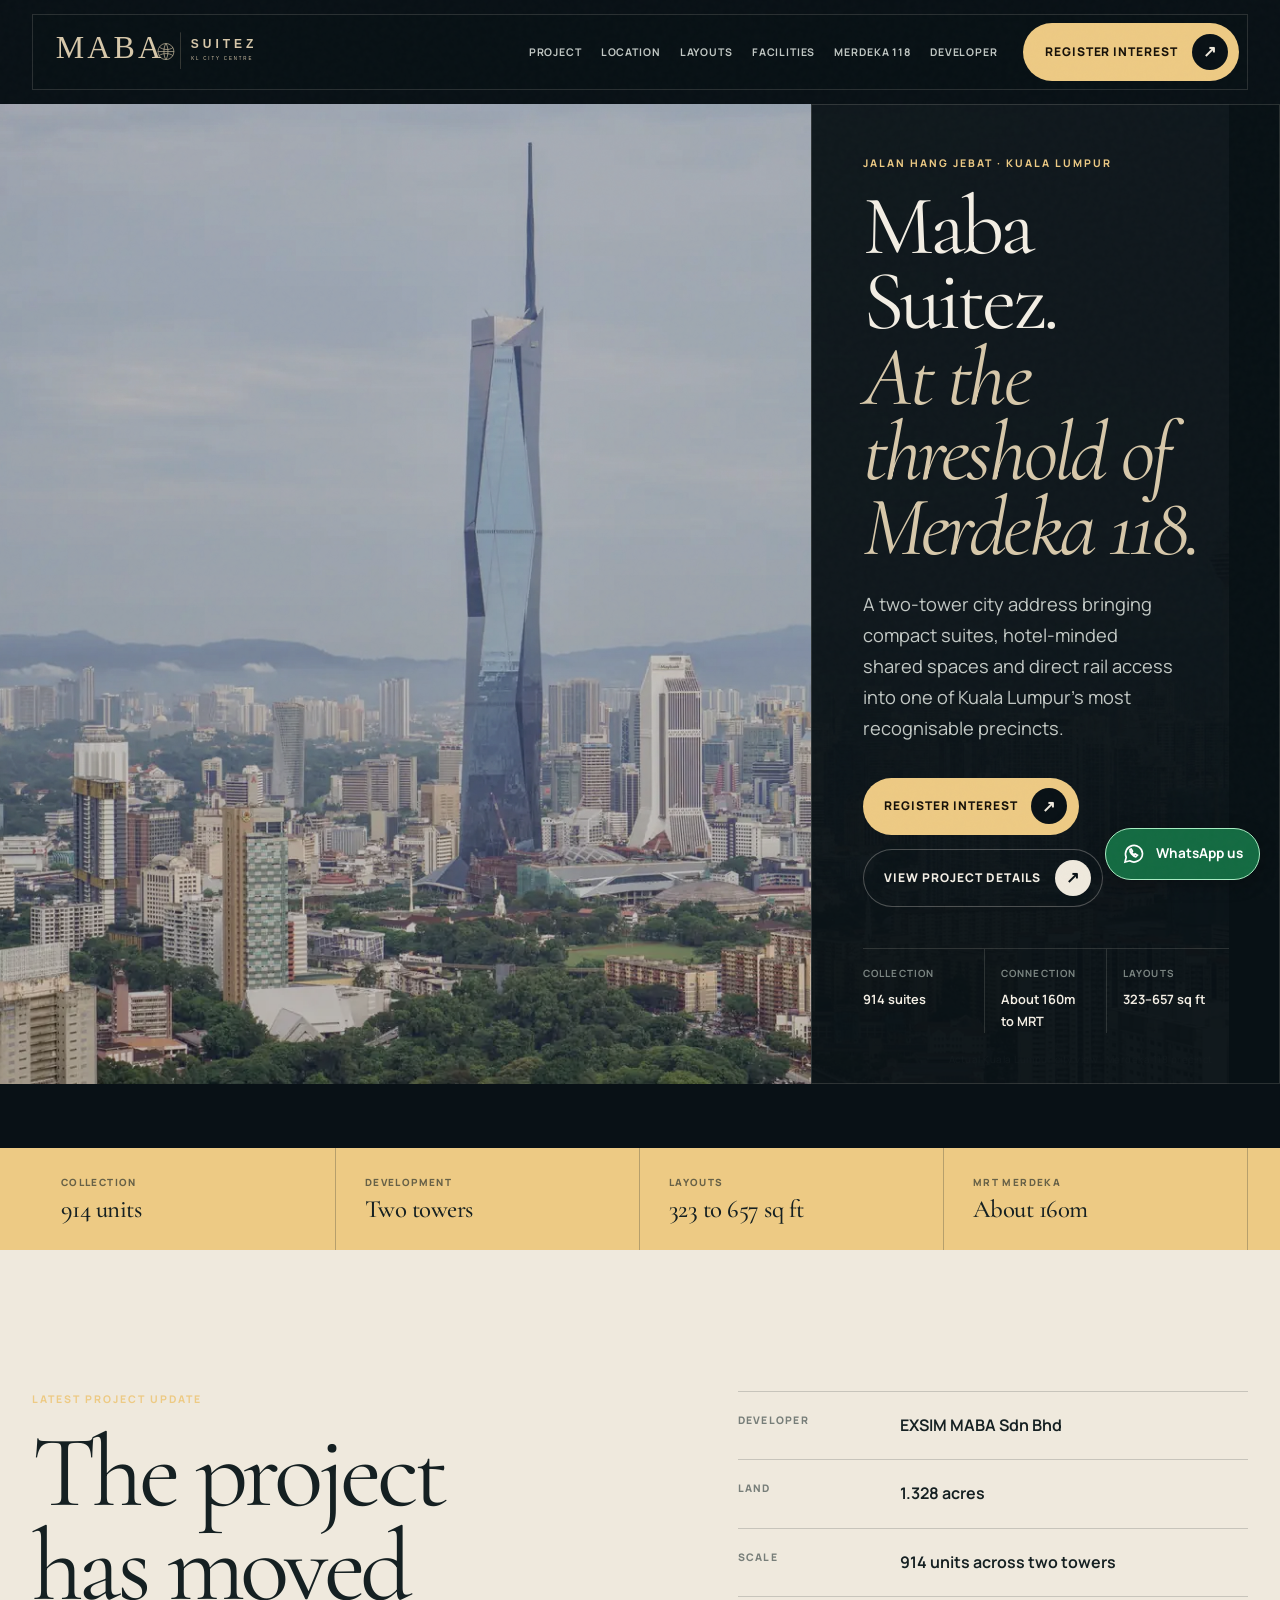
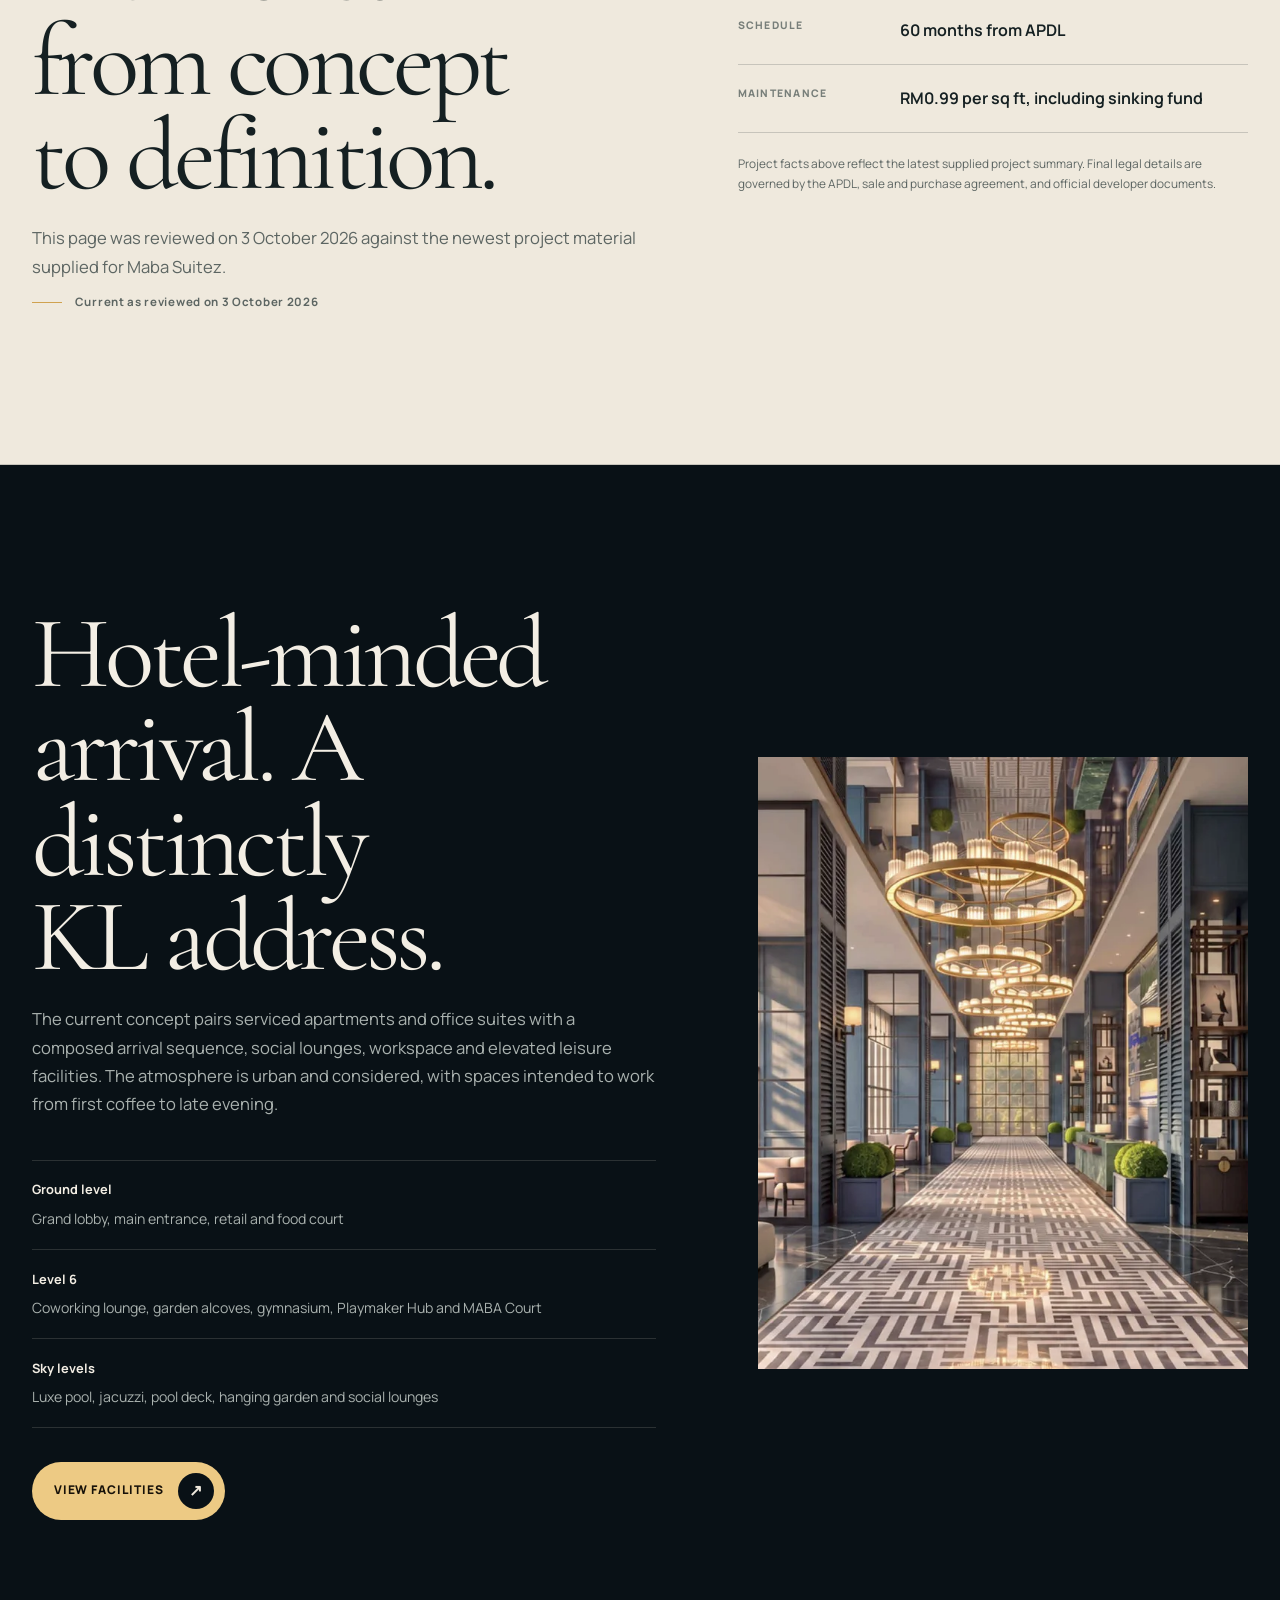
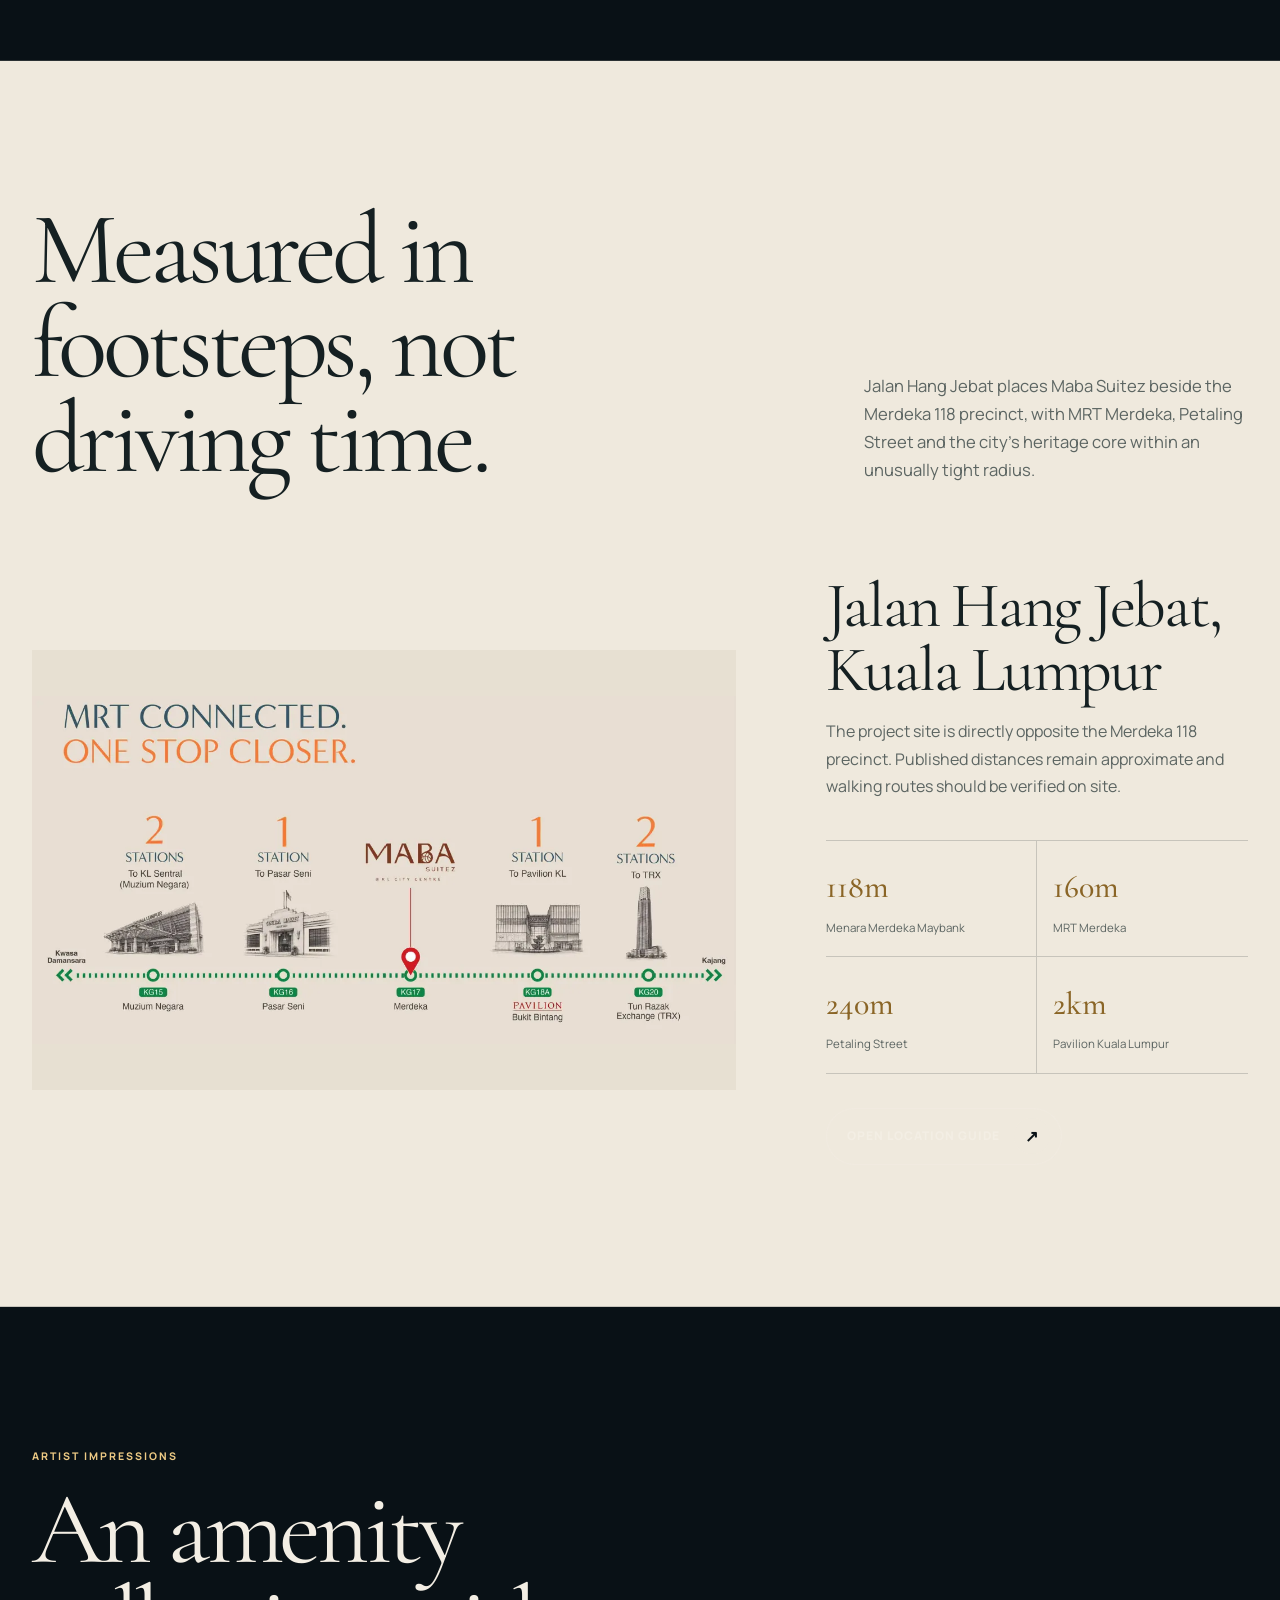
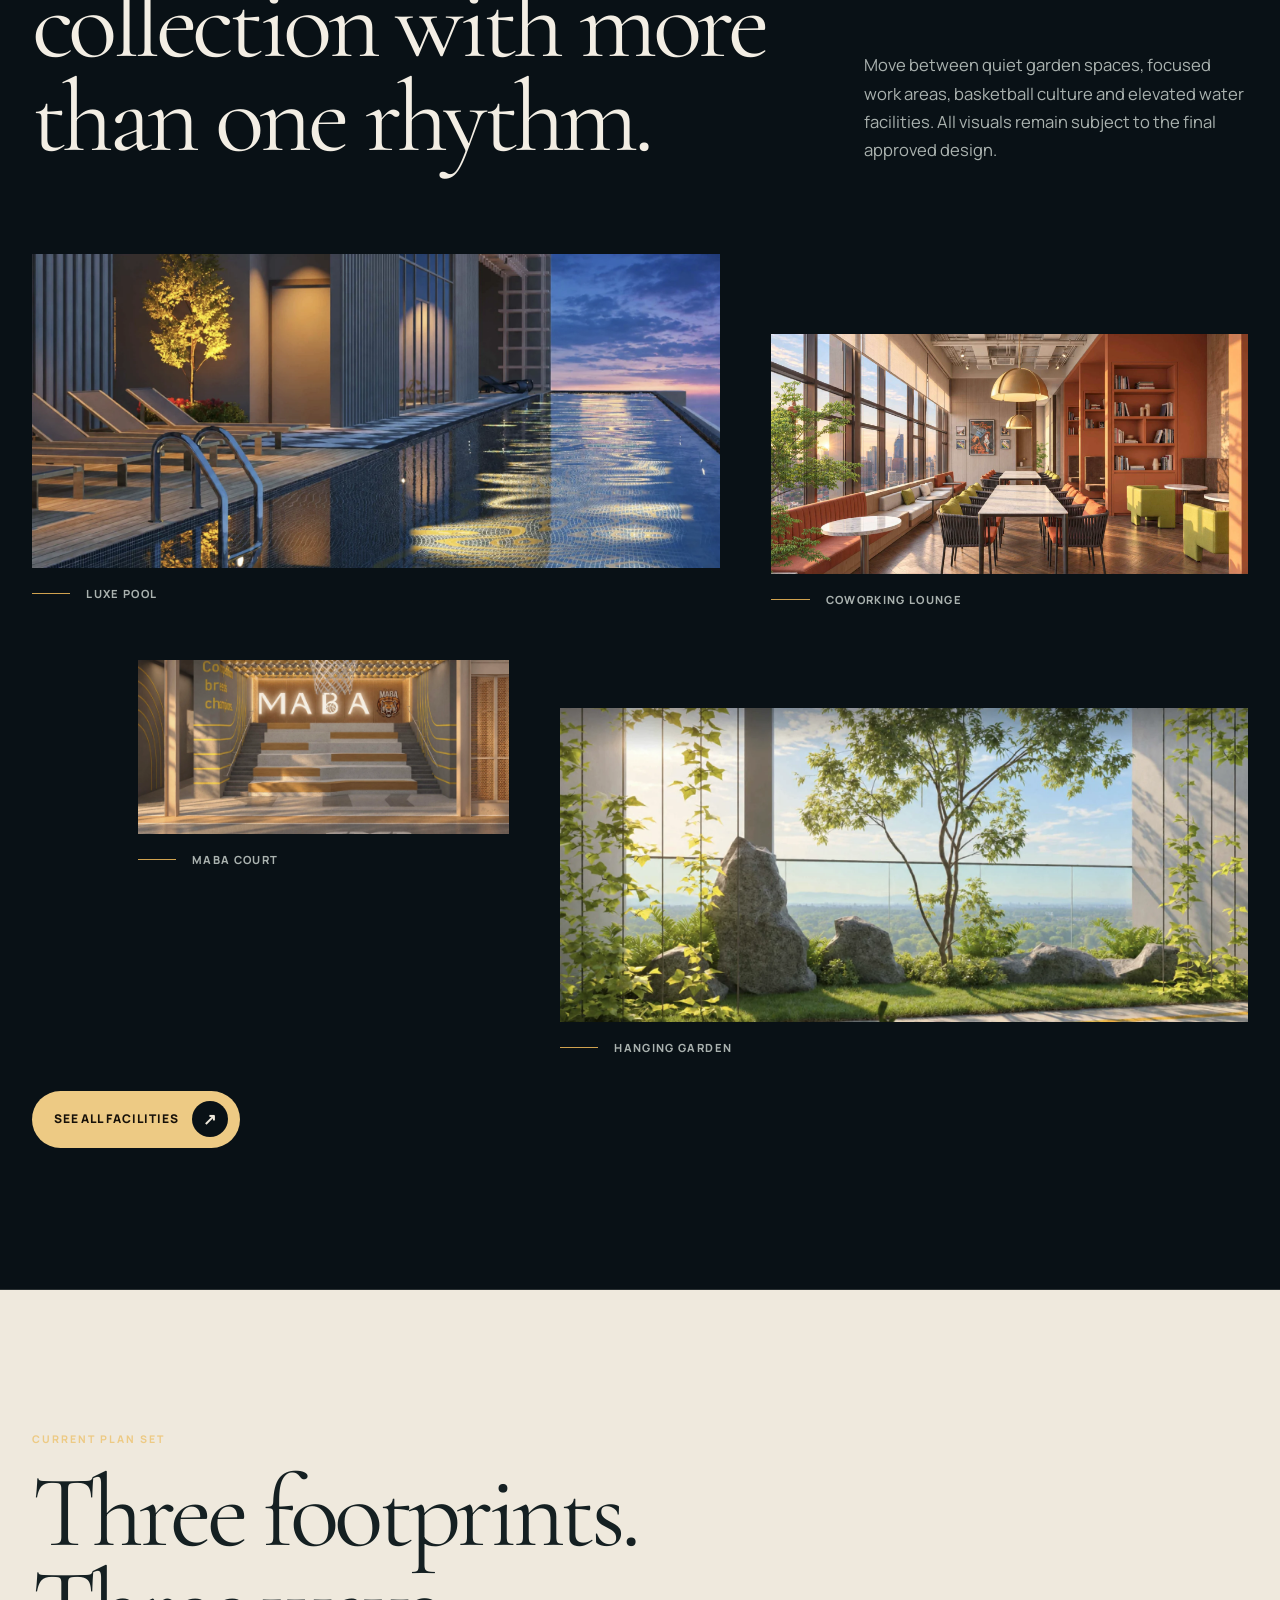
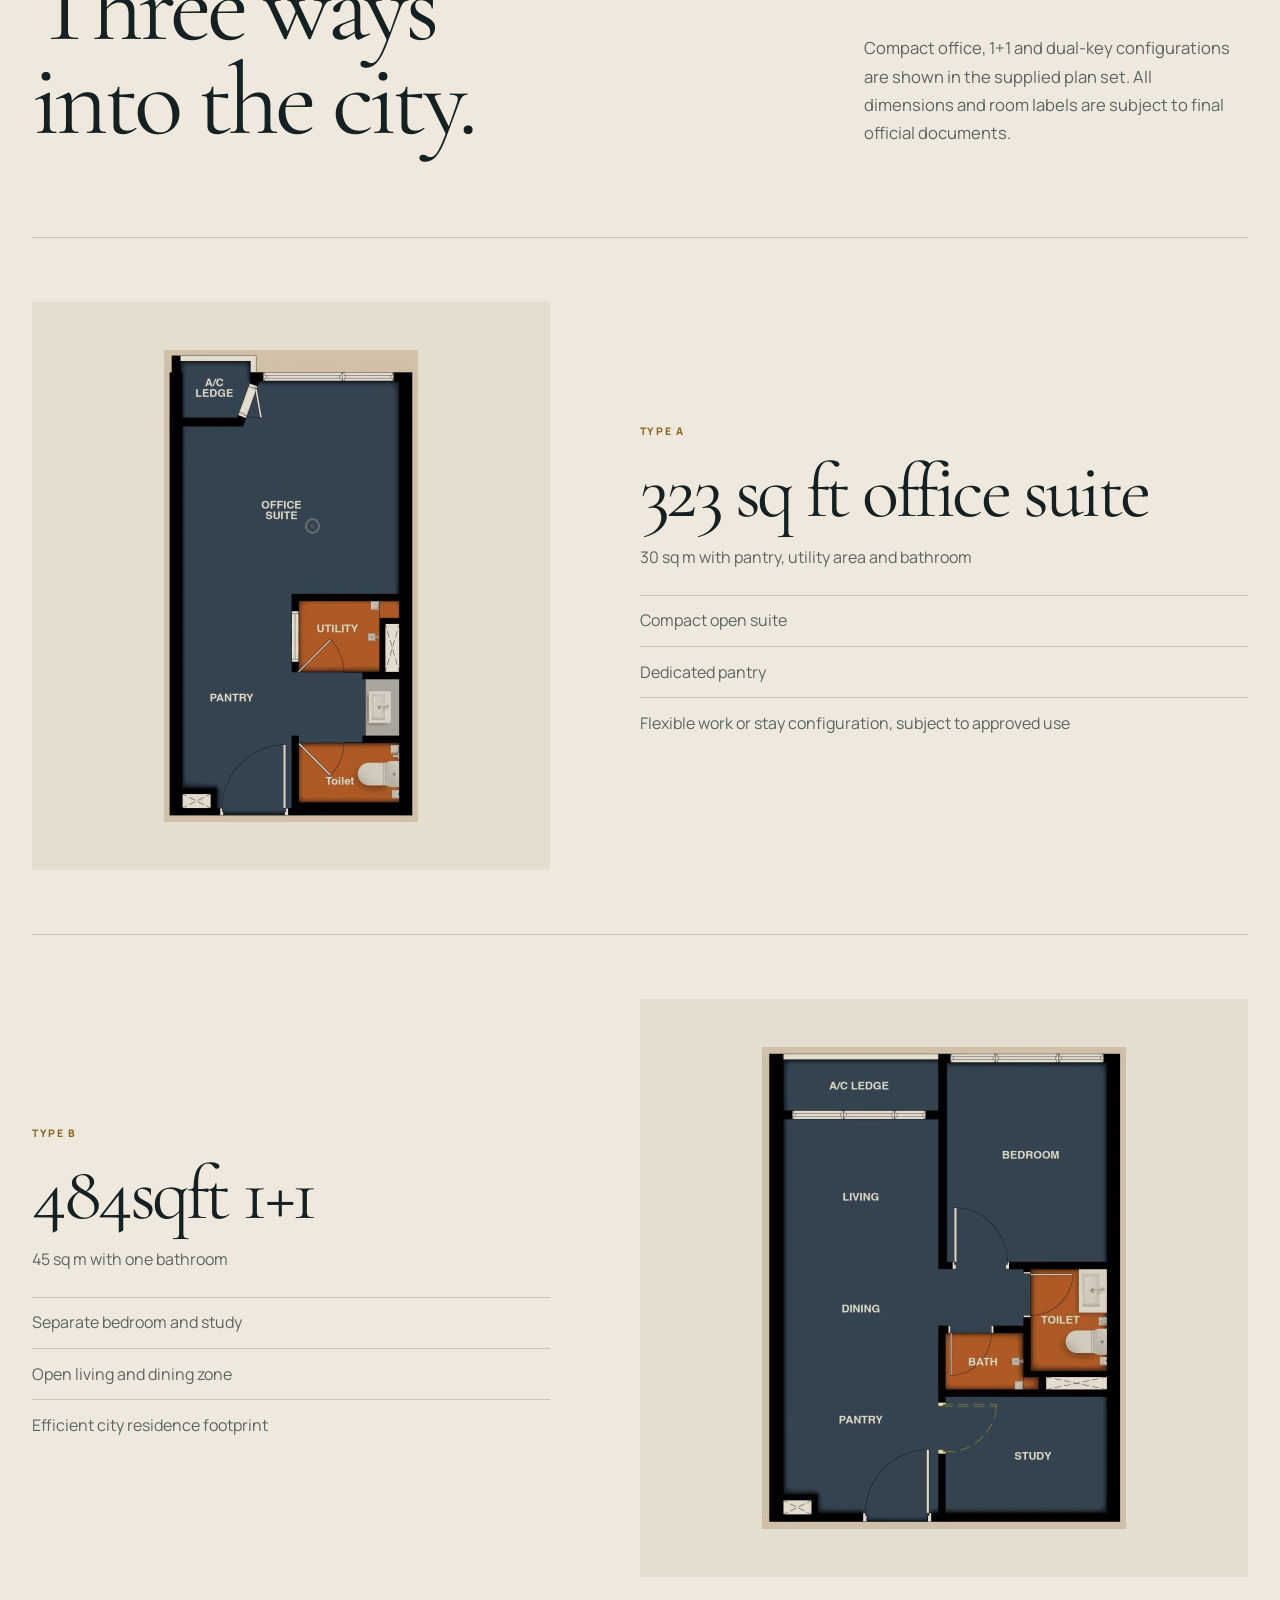
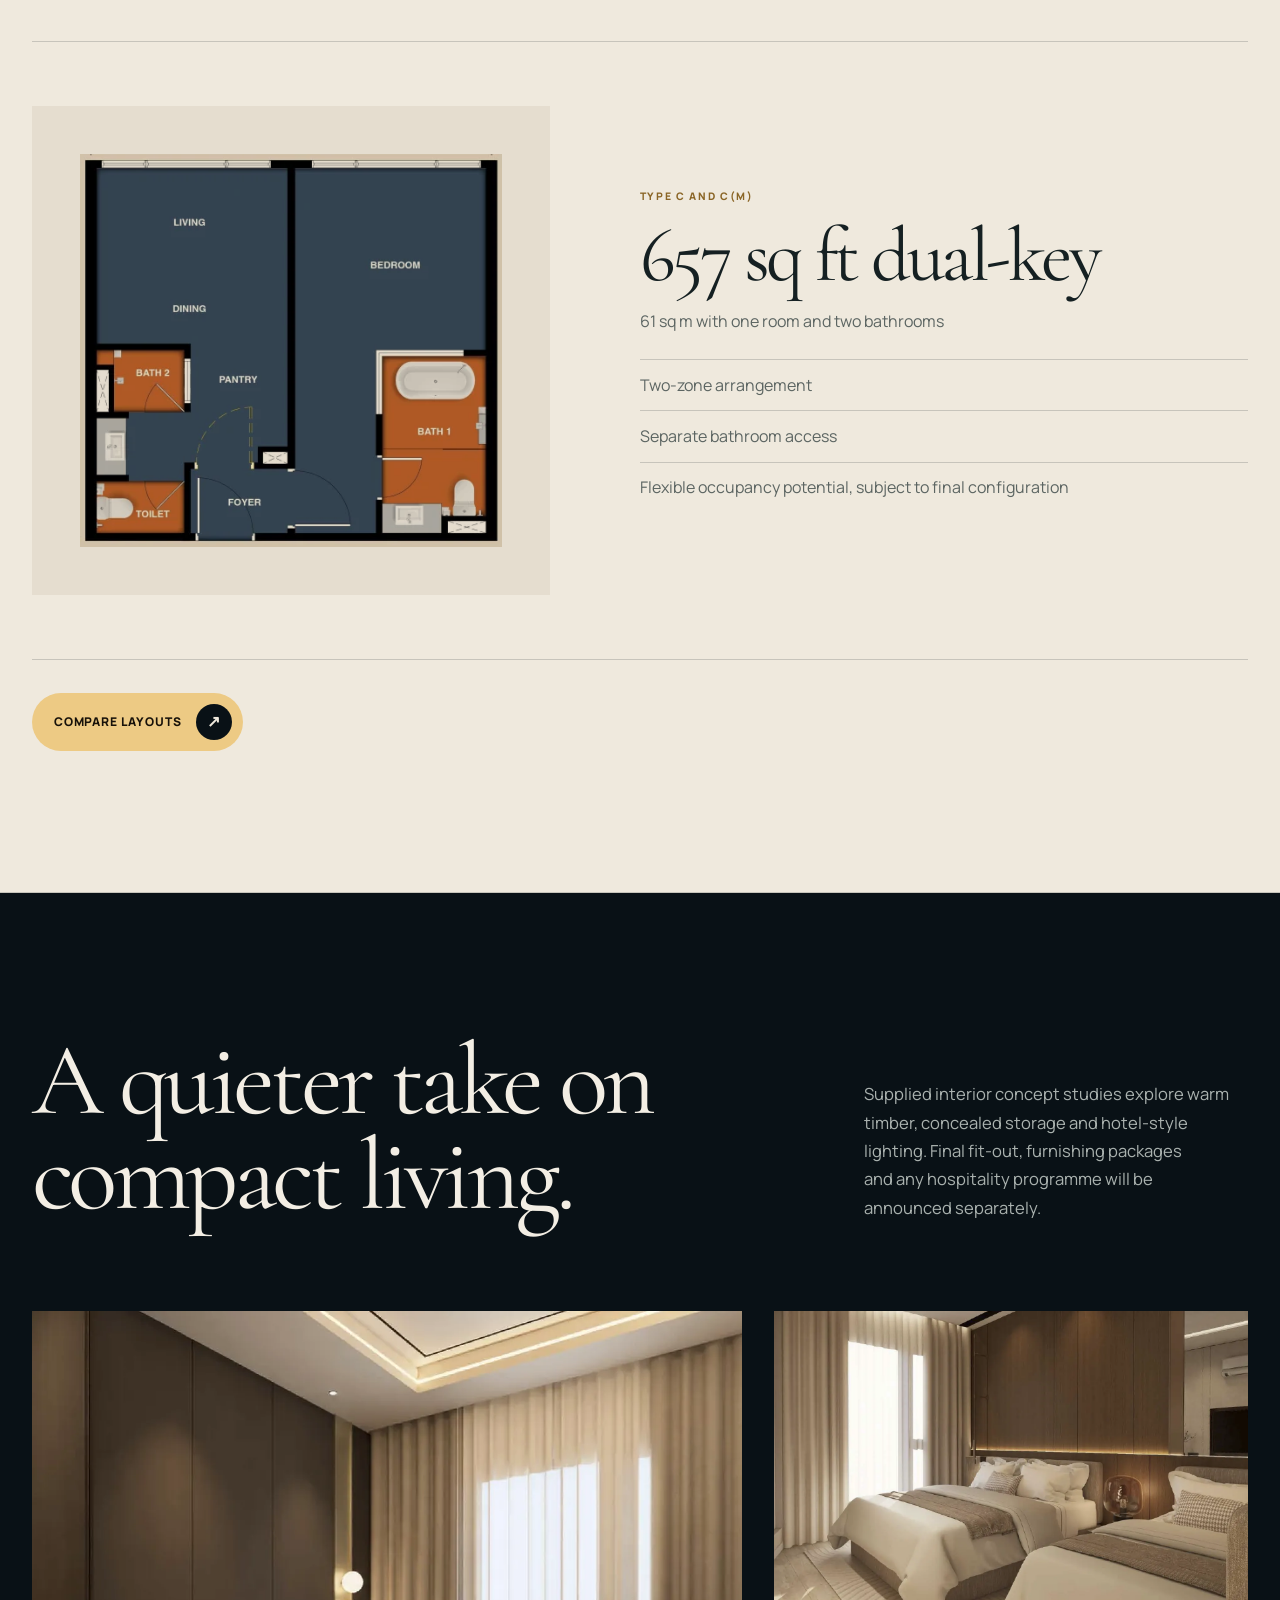
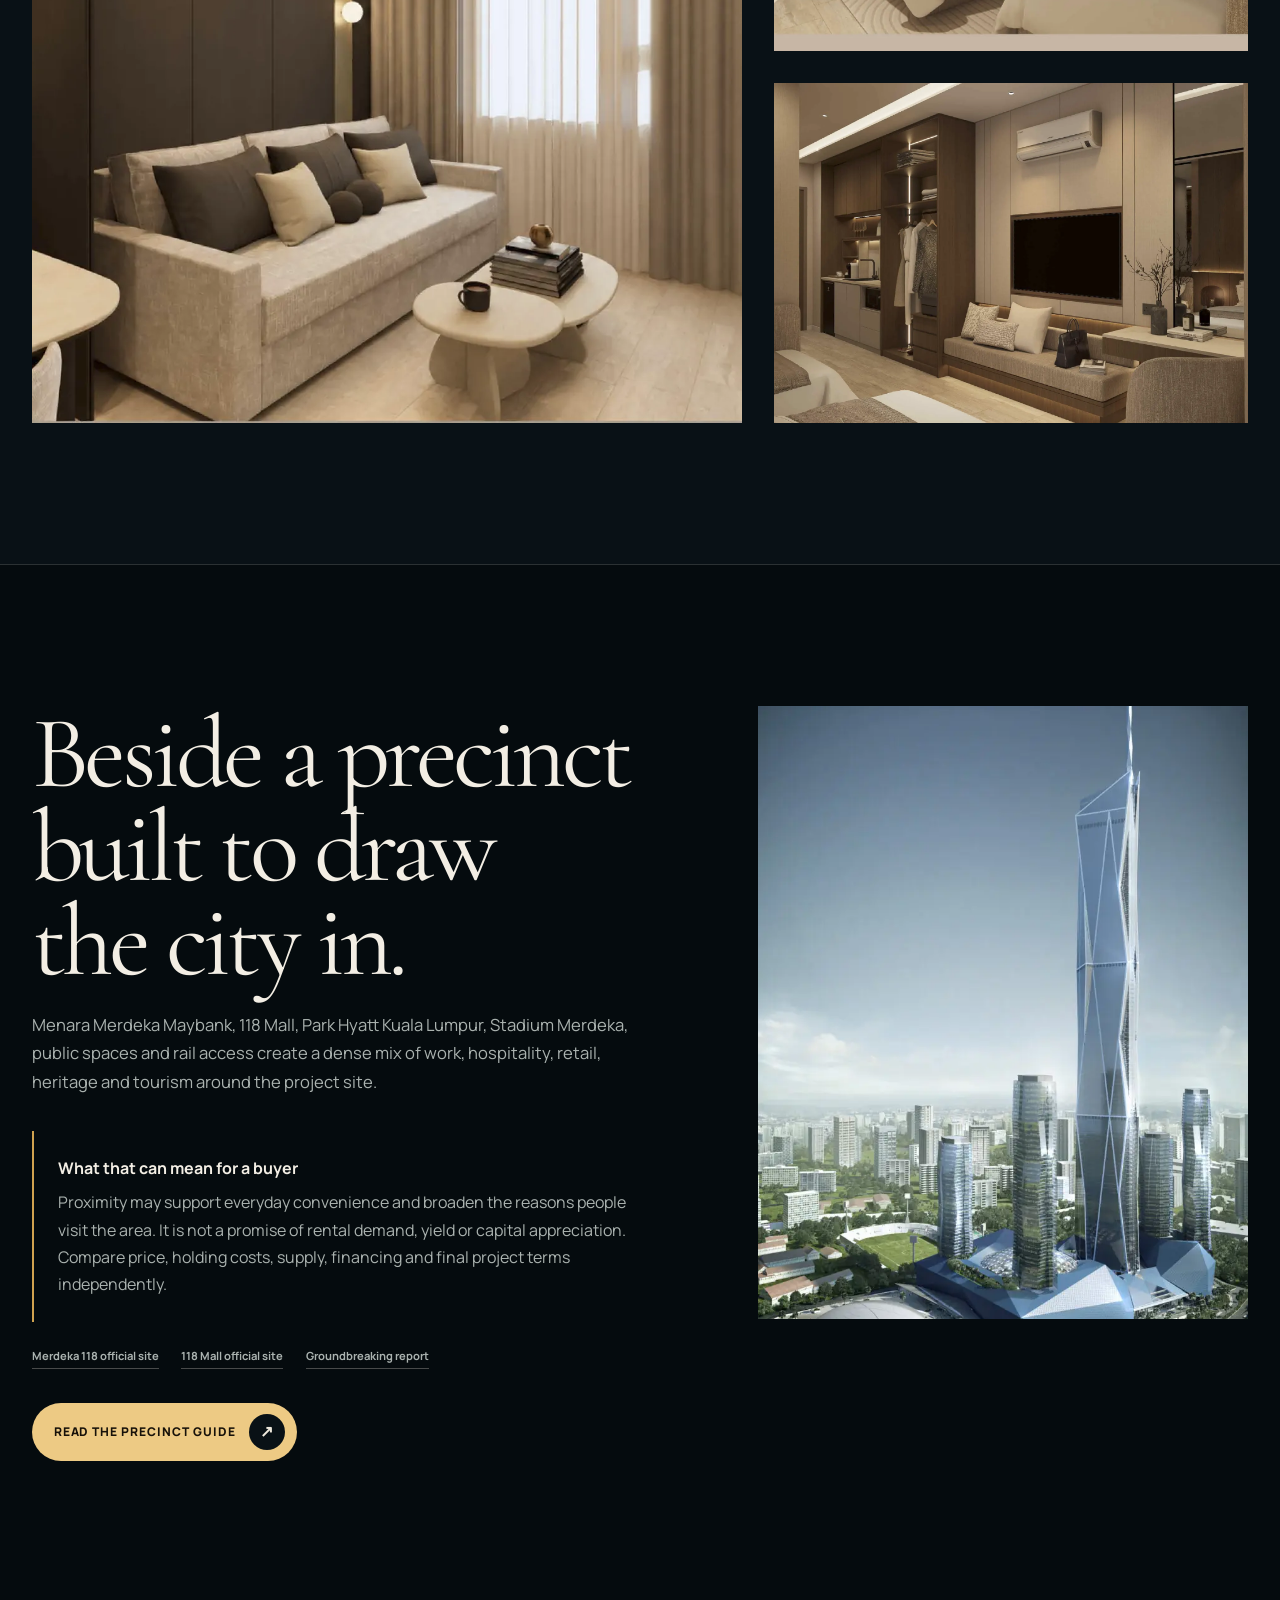
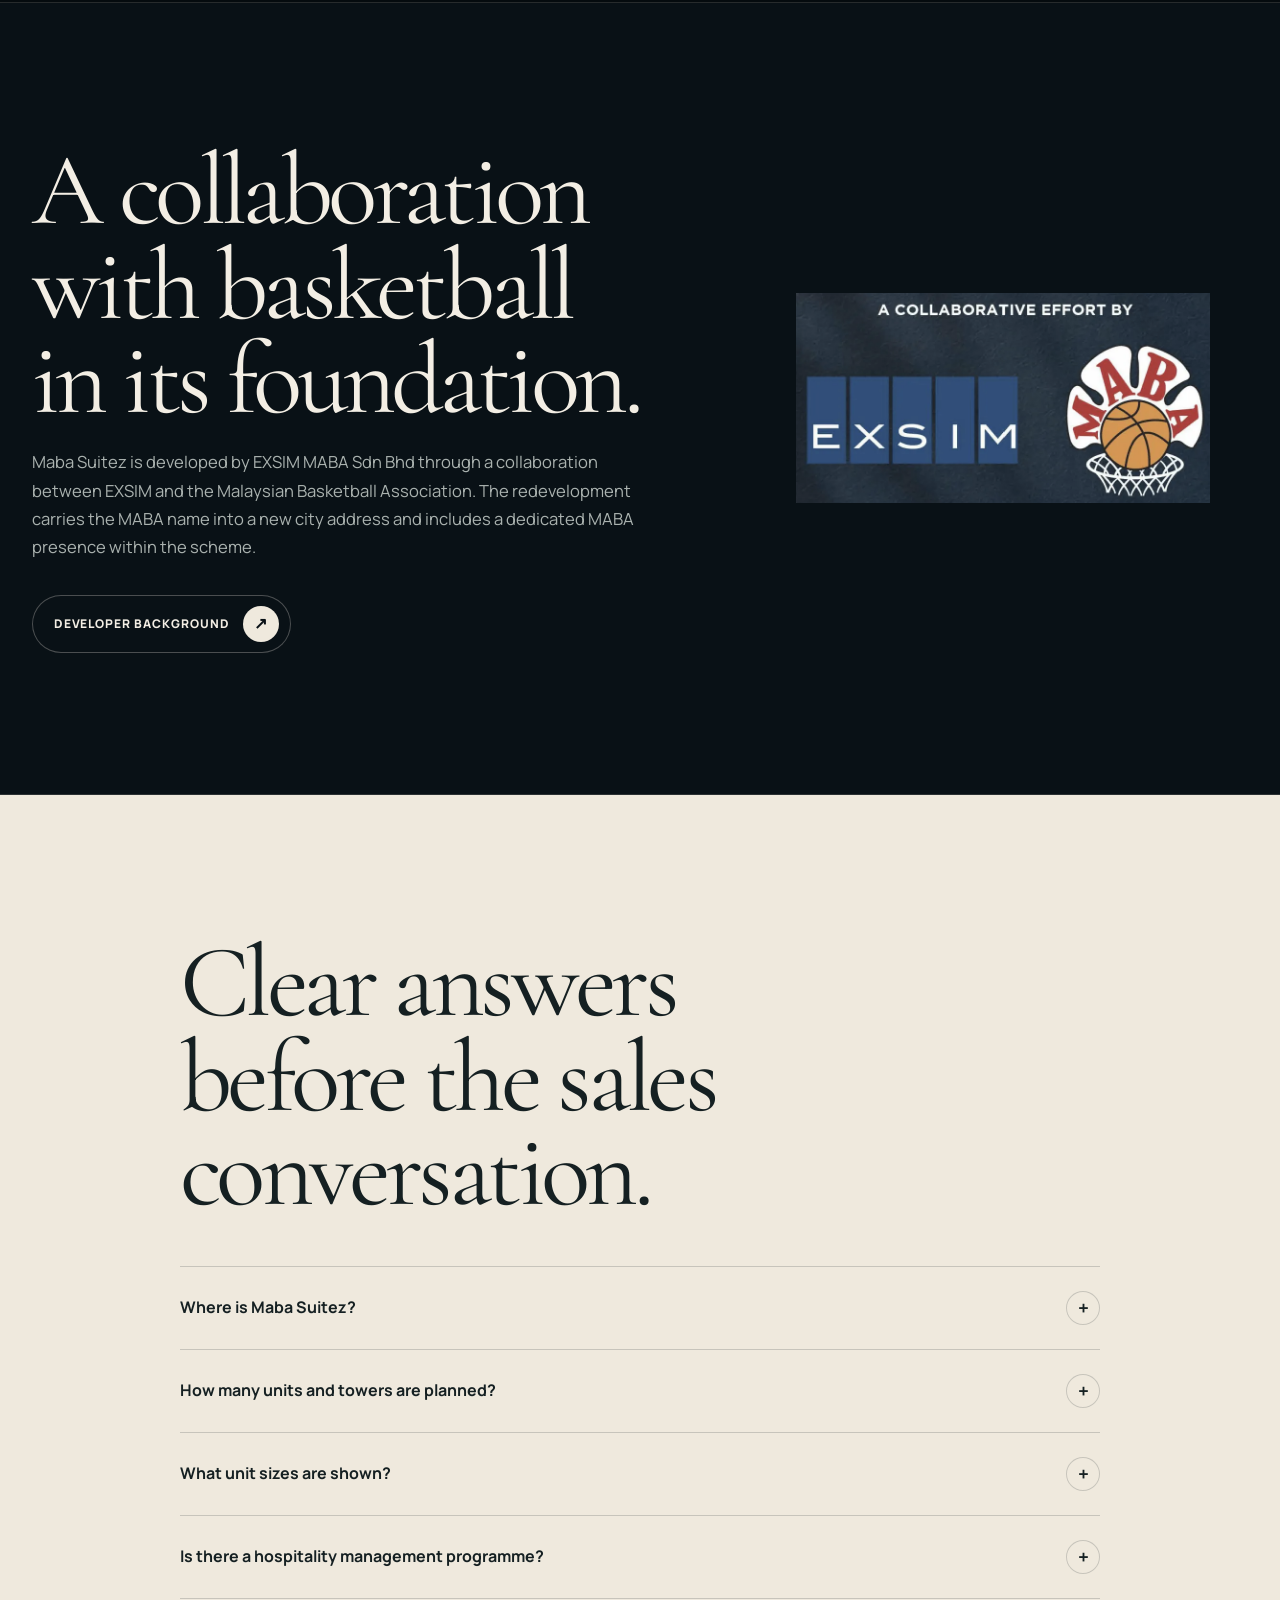
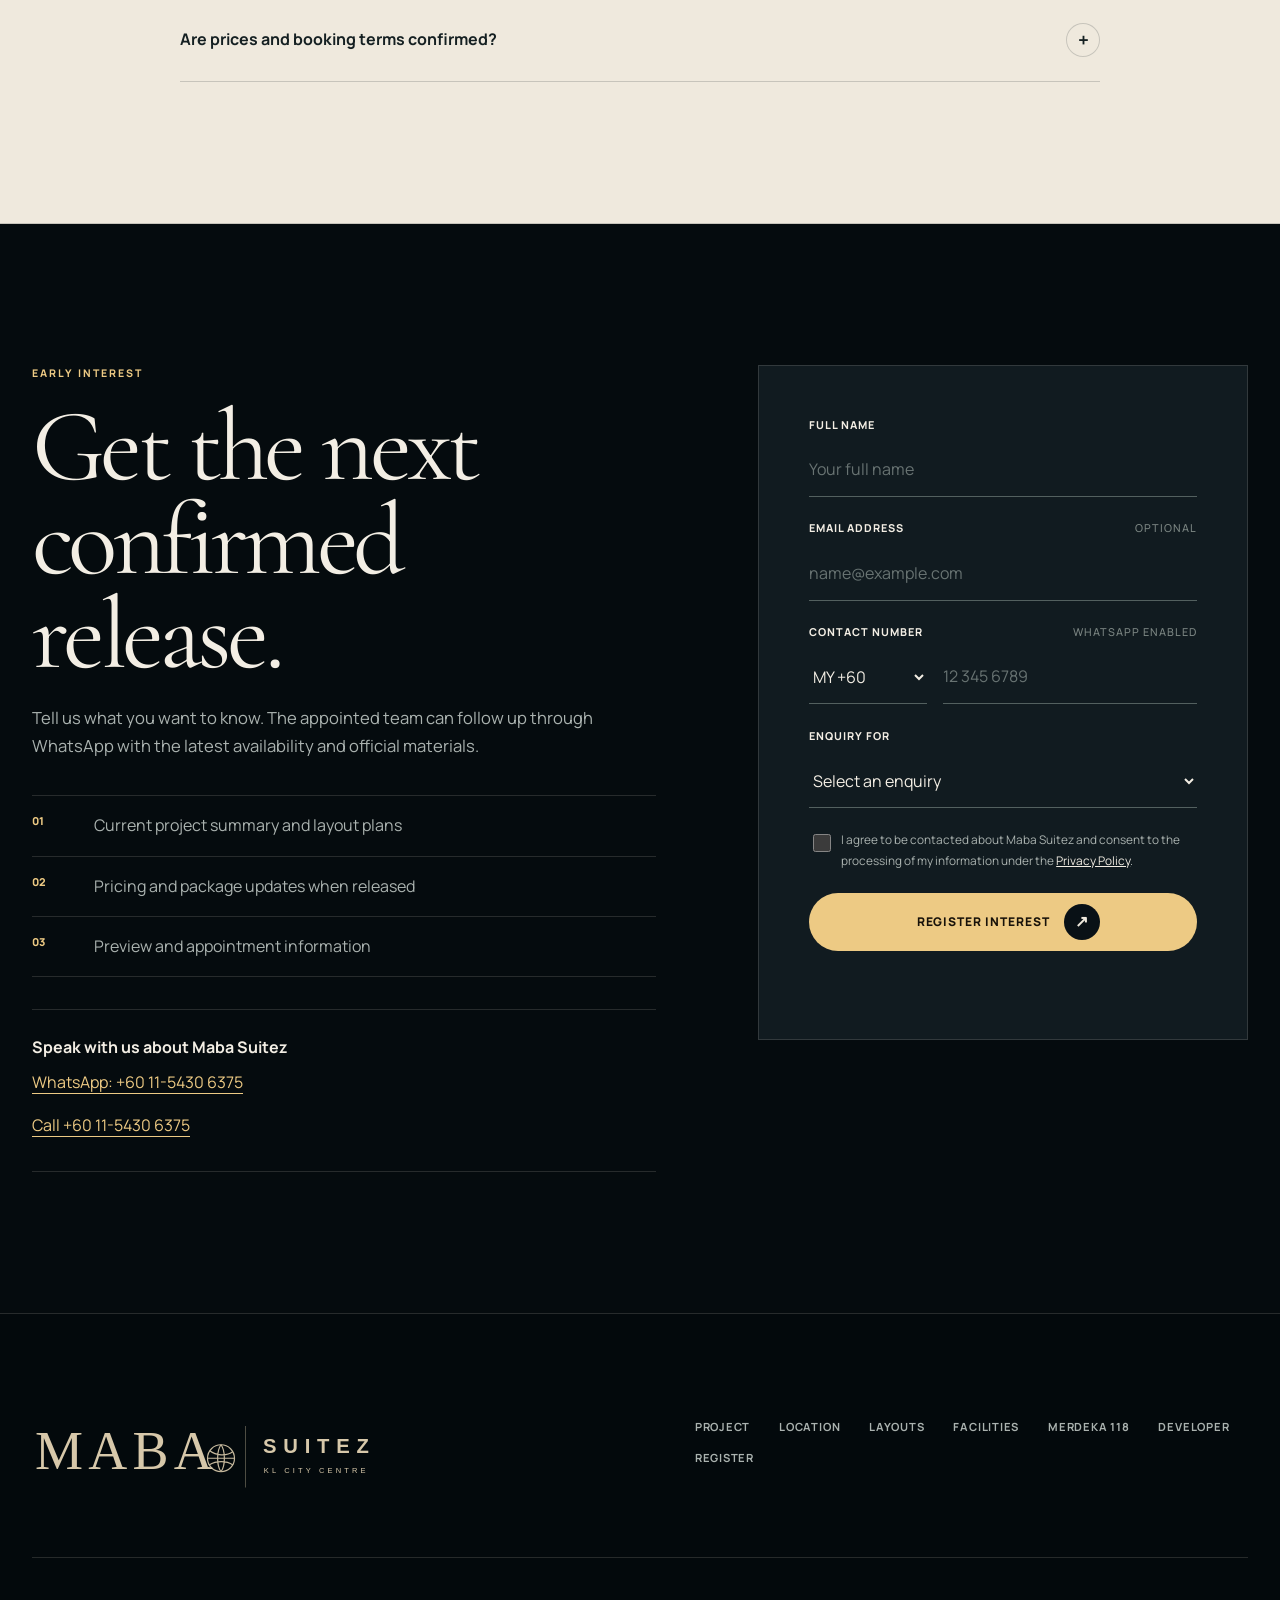
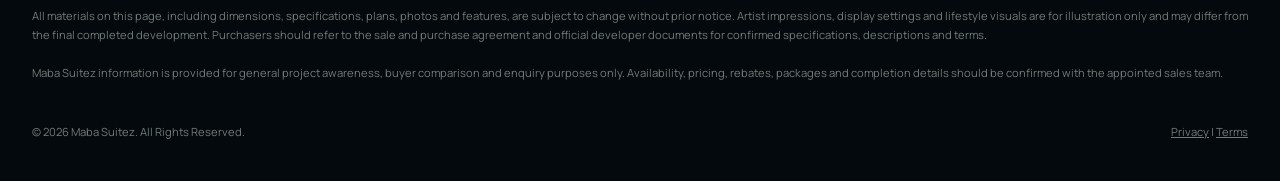
==== commit 57c99c7e: "Add files via upload" ====
--- a/index.html
+++ b/index.html
@@ -11,14 +11,14 @@
   <link rel="preload" href="/assets/images/merdeka-118-skyline.webp" as="image" type="image/webp" fetchpriority="high">
   <link rel="preload" href="/assets/fonts/manrope-latin-variable.woff2" as="font" type="font/woff2" crossorigin>
   <link rel="preload" href="/assets/fonts/cormorant-garamond-latin.woff2" as="font" type="font/woff2" crossorigin>
-  <link rel="stylesheet" href="/assets/site-v3.css">
+  <link rel="stylesheet" href="/assets/site-v3.css?v=20261004">
   <link rel="icon" type="image/svg+xml" href="/assets/maba-suitez-wordmark.svg">
   <meta property="og:type" content="website">
   <meta property="og:site_name" content="Maba Suitez">
   <meta property="og:title" content="Maba Suitez KL | Beside Merdeka 118">
   <meta property="og:description" content="The latest project overview, location, layouts, facilities and early-interest registration for Maba Suitez in Kuala Lumpur.">
   <meta property="og:url" content="https://themabasuitez.com/">
-  <meta property="og:image" content="https://themabasuitez.com/assets/official/project-facade-summary.webp">
+  <meta property="og:image" content="https://themabasuitez.com/assets/official/project-facade-summary.webp?v=20261004">
   <meta property="og:locale" content="en_MY">
   <meta name="twitter:card" content="summary_large_image">
   <script type="application/ld+json">
@@ -46,7 +46,7 @@
       {
         "@type": "ImageObject",
         "@id": "https://themabasuitez.com/#project-image",
-        "url": "https://themabasuitez.com/assets/official/project-facade-summary.webp",
+        "url": "https://themabasuitez.com/assets/official/project-facade-summary.webp?v=20261004",
         "caption": "Maba Suitez building composition artist impression"
       },
       {
@@ -198,7 +198,7 @@
           <div class="button-row"><a class="button" href="/impressions/">View Facilities</a></div>
         </div>
         <figure class="media-frame media-frame--portrait" data-reveal>
-          <img src="/assets/official/facilities/grand-lobby.webp" width="1800" height="822" alt="Grand lobby artist impression at Maba Suitez" loading="lazy">
+          <img src="/assets/official/facilities/grand-lobby.webp?v=20261004" width="1800" height="822" alt="Grand lobby artist impression at Maba Suitez" loading="lazy">
         </figure>
       </div>
     </section>
@@ -211,7 +211,7 @@
         </div>
         <div class="location-grid">
           <figure class="media-frame media-frame--wide media-frame--map" data-reveal>
-            <img src="/assets/official/mrt-walk.webp" width="1252" height="618" alt="Map showing an approximate 160 metre walk from Maba Suitez to MRT Merdeka" loading="lazy">
+            <img src="/assets/official/mrt-walk.webp?v=20261004" width="1252" height="618" alt="Map showing an approximate 160 metre walk from Maba Suitez to MRT Merdeka" loading="lazy">
           </figure>
           <div class="location-copy" data-reveal>
             <h3>Jalan Hang Jebat, Kuala Lumpur</h3>
@@ -235,10 +235,10 @@
           <p class="section-copy" data-reveal>Move between quiet garden spaces, focused work areas, basketball culture and elevated water facilities. All visuals remain subject to the final approved design.</p>
         </div>
         <div class="amenity-grid">
-          <figure class="amenity" data-reveal><img src="/assets/official/facilities/luxe-pool.webp" width="1800" height="822" alt="Luxe pool artist impression" loading="lazy"><figcaption>Luxe Pool</figcaption></figure>
-          <figure class="amenity" data-reveal><img src="/assets/official/facilities/coworking-lounge.webp" width="1800" height="822" alt="Coworking lounge artist impression" loading="lazy"><figcaption>Coworking Lounge</figcaption></figure>
-          <figure class="amenity" data-reveal><img src="/assets/official/facilities/maba-court.webp" width="1800" height="822" alt="MABA basketball court artist impression" loading="lazy"><figcaption>MABA Court</figcaption></figure>
-          <figure class="amenity" data-reveal><img src="/assets/official/facilities/hanging-garden.webp" width="1800" height="822" alt="Hanging garden artist impression" loading="lazy"><figcaption>Hanging Garden</figcaption></figure>
+          <figure class="amenity" data-reveal><img src="/assets/official/facilities/luxe-pool.webp?v=20261004" width="1800" height="822" alt="Luxe pool artist impression" loading="lazy"><figcaption>Luxe Pool</figcaption></figure>
+          <figure class="amenity" data-reveal><img src="/assets/official/facilities/coworking-lounge.webp?v=20261004" width="1800" height="822" alt="Coworking lounge artist impression" loading="lazy"><figcaption>Coworking Lounge</figcaption></figure>
+          <figure class="amenity" data-reveal><img src="/assets/official/facilities/maba-court.webp?v=20261004" width="1800" height="822" alt="MABA basketball court artist impression" loading="lazy"><figcaption>MABA Court</figcaption></figure>
+          <figure class="amenity" data-reveal><img src="/assets/official/facilities/hanging-garden.webp?v=20261004" width="1800" height="822" alt="Hanging garden artist impression" loading="lazy"><figcaption>Hanging Garden</figcaption></figure>
         </div>
         <div class="button-row"><a class="button" href="/impressions/">See All Facilities</a></div>
       </div>
@@ -251,19 +251,19 @@
           <p class="section-copy" data-reveal>Compact office, 1+1 and dual-key configurations are shown in the supplied plan set. All dimensions and room labels are subject to final official documents.</p>
         </div>
         <div class="layout-list">
-          <article class="layout-item" data-reveal>
-            <div class="layout-plan"><img src="/assets/official/type-b-484-one-plus-one.webp" width="720" height="646" alt="Type B 484sqft 1+1 unit plan" loading="lazy"></div>
+<article class="layout-item" data-reveal>
+            <div class="layout-plan"><img src="/assets/official/type-a-323-office-suite.webp?v=20261004" width="254" height="472" alt="Type A 323 sq ft office suite plan" loading="lazy"></div>
+            <div class="layout-copy"><p class="layout-type">Type A</p><h3>323 sq ft office suite</h3><p class="layout-spec">30 sq m with pantry, utility area and bathroom</p><ul><li>Compact open suite</li><li>Dedicated pantry</li><li>Flexible work or stay configuration, subject to approved use</li></ul></div>
+          </article>
+<article class="layout-item" data-reveal>
+            <div class="layout-plan"><img src="/assets/official/type-b-484-one-plus-one.webp?v=20261004" width="364" height="482" alt="Type B 484sqft 1+1 unit plan" loading="lazy"></div>
             <div class="layout-copy"><p class="layout-type">Type B</p><h3>484sqft 1+1</h3><p class="layout-spec">45 sq m with one bathroom</p><ul><li>Separate bedroom and study</li><li>Open living and dining zone</li><li>Efficient city residence footprint</li></ul></div>
           </article>
-          <article class="layout-item" data-reveal>
-            <div class="layout-plan"><img src="/assets/official/type-a-323-office-suite.webp" width="672" height="642" alt="Type A 323 sq ft office suite plan" loading="lazy"></div>
-            <div class="layout-copy"><p class="layout-type">Type A</p><h3>323 sq ft office suite</h3><p class="layout-spec">30 sq m with pantry, utility area and bathroom</p><ul><li>Compact open suite</li><li>Dedicated pantry</li><li>Flexible work or stay configuration, subject to approved use</li></ul></div>
-          </article>
-          <article class="layout-item" data-reveal>
-            <div class="layout-plan"><img src="/assets/official/type-c-657-dual-key.webp" width="804" height="530" alt="Type C 657 sq ft dual-key plan" loading="lazy"></div>
+<article class="layout-item" data-reveal>
+            <div class="layout-plan"><img src="/assets/official/type-c-657-dual-key.webp?v=20261004" width="484" height="450" alt="Type C 657 sq ft dual-key plan" loading="lazy"></div>
             <div class="layout-copy"><p class="layout-type">Type C and C(M)</p><h3>657 sq ft dual-key</h3><p class="layout-spec">61 sq m with one room and two bathrooms</p><ul><li>Two-zone arrangement</li><li>Separate bathroom access</li><li>Flexible occupancy potential, subject to final configuration</li></ul></div>
           </article>
-        </div>
+</div>
         <div class="button-row"><a class="button" href="/layouts/">Compare Layouts</a></div>
       </div>
     </section>
@@ -275,9 +275,9 @@
           <p class="section-copy" data-reveal>Supplied interior concept studies explore warm timber, concealed storage and hotel-style lighting. Final fit-out, furnishing packages and any hospitality programme will be announced separately.</p>
         </div>
         <div class="interior-grid">
-          <figure class="media-frame" data-reveal><img src="/assets/official/interiors/one-bedroom-living-concept.webp" width="1800" height="1146" alt="One bedroom living room interior concept" loading="lazy"></figure>
-          <figure class="media-frame" data-reveal><img src="/assets/official/interiors/twin-room-concept.webp" width="1800" height="1014" alt="Twin room interior concept" loading="lazy"></figure>
-          <figure class="media-frame" data-reveal><img src="/assets/official/interiors/studio-living-concept.webp" width="1800" height="1412" alt="Studio living interior concept" loading="lazy"></figure>
+          <figure class="media-frame" data-reveal><img src="/assets/official/interiors/one-bedroom-living-concept.webp?v=20261004" width="1800" height="1146" alt="One bedroom living room interior concept" loading="lazy"></figure>
+          <figure class="media-frame" data-reveal><img src="/assets/official/interiors/twin-room-concept.webp?v=20261004" width="1800" height="1014" alt="Twin room interior concept" loading="lazy"></figure>
+          <figure class="media-frame" data-reveal><img src="/assets/official/interiors/studio-living-concept.webp?v=20261004" width="1800" height="1412" alt="Studio living interior concept" loading="lazy"></figure>
         </div>
       </div>
     </section>
@@ -308,7 +308,7 @@
           <p class="section-copy">Maba Suitez is developed by EXSIM MABA Sdn Bhd through a collaboration between EXSIM and the Malaysian Basketball Association. The redevelopment carries the MABA name into a new city address and includes a dedicated MABA presence within the scheme.</p>
           <div class="button-row"><a class="button button--secondary" href="/developer/">Developer Background</a></div>
         </div>
-        <img class="developer-logo" src="/assets/official/exsim-maba-joint-venture.webp" width="864" height="438" alt="EXSIM and Malaysian Basketball Association collaborative effort" loading="lazy" data-reveal>
+        <img class="developer-logo" src="/assets/official/exsim-maba-joint-venture.webp?v=20261004" width="864" height="438" alt="EXSIM and Malaysian Basketball Association collaborative effort" loading="lazy" data-reveal>
       </div>
     </section>
 
@@ -335,7 +335,7 @@
             <li><i>01</i><span>Current project summary and layout plans</span></li>
             <li><i>02</i><span>Pricing and package updates when released</span></li>
             <li><i>03</i><span>Preview and appointment information</span></li>
-          </ul>
+          </ul><address class="contact-details"><strong>Speak with us about Maba Suitez</strong><a href="https://wa.me/601154306375" target="_blank" rel="noopener">WhatsApp: +60 11-5430 6375</a><a href="tel:+601154306375">Call +60 11-5430 6375</a></address>
         </div>
         <form class="enquiry-form" data-enquiry-form data-endpoint="https://script.google.com/macros/s/AKfycbwFjkyhqwcjO7zwk9SgGPxFfIcN-13LxEtSU-9hNafG1eBG_0BwJULgJlSlTlfbAwg16w/exec" novalidate data-reveal>
           <!-- Replace the data-endpoint value above with the deployed Google Apps Script web app URL. -->
@@ -368,6 +368,7 @@
       <div class="footer-bottom"><span>© 2026 Maba Suitez. All Rights Reserved.</span><span><a href="/privacy-policy.html">Privacy</a> | <a href="/terms-and-conditions.html">Terms</a></span></div>
     </div>
   </footer>
-  <script src="/assets/site-v2.js" defer></script>
+  <script src="/assets/site-v2.js?v=20261004" defer></script>
+<a class="whatsapp-float" href="https://wa.me/601154306375" target="_blank" rel="noopener" aria-label="WhatsApp Maba Suitez at +60 11-5430 6375"><svg viewBox="0 0 24 24" fill="none" stroke="currentColor" stroke-width="1.7" aria-hidden="true"><path d="M20.5 11.5a8.5 8.5 0 0 1-12.8 7.3L3 20l1.2-4.7A8.5 8.5 0 1 1 20.5 11.5Z"/><path d="M8 7.5c-.8 2.5 3 6.7 5.8 7.3l1.6-1.7-2.3-1.3-1 1c-1.2-.5-2.1-1.4-2.6-2.6l1-1L9.2 7Z"/></svg><span>WhatsApp us</span></a>
 </body>
 </html>
--- a/assets/site-v3.css
+++ b/assets/site-v3.css
@@ -72,7 +72,7 @@
   background-image: url("data:image/svg+xml,%3Csvg viewBox='0 0 180 180' xmlns='http://www.w3.org/2000/svg'%3E%3Cfilter id='n'%3E%3CfeTurbulence type='fractalNoise' baseFrequency='.82' numOctaves='3' stitchTiles='stitch'/%3E%3C/filter%3E%3Crect width='100%25' height='100%25' filter='url(%23n)' opacity='.75'/%3E%3C/svg%3E");
 }
 body.menu-open { overflow: hidden; }
-img { display: block; max-width: 100%; }
+img { display: block; max-width: 100%; height: auto; }
 a { color: inherit; }
 button, input, select, textarea { font: inherit; }
 button, a { -webkit-tap-highlight-color: transparent; }
@@ -542,3 +542,37 @@
   *, *::before, *::after { animation-duration: .01ms !important; animation-iteration-count: 1 !important; transition-duration: .01ms !important; }
   [data-reveal] { opacity: 1; transform: none; }
 }
+
+/* Responsive artwork and unobstructed mobile navigation. */
+.amenity img { height: auto; aspect-ratio: auto !important; object-fit: contain; }
+.developer-logo { height: auto; object-fit: contain; padding: clamp(1rem, 3vw, 2.5rem); justify-self: center; align-self: center; }
+.layout-plan { min-height: 0; padding: clamp(1.25rem, 4vw, 3rem); }
+.layout-plan img { width: auto; height: auto; max-width: 100%; max-height: 520px; }
+.contact-details { margin-top: 2rem; padding-block: 1.5rem; border-block: 1px solid var(--line); font-style: normal; }
+.contact-details strong, .contact-details a { display: block; }
+.contact-details a { width: fit-content; padding-block: .5rem; color: var(--gold-light); text-underline-offset: .3em; }
+.whatsapp-float { position: fixed; right: 1.25rem; bottom: calc(1.25rem + env(safe-area-inset-bottom)); z-index: 26; display: flex; align-items: center; gap: .65rem; min-height: 52px; padding: .75rem 1rem; border: 1px solid #a7edc3; border-radius: 50px; background: #146b42; color: white; text-decoration: none; font-size: .85rem; font-weight: 700; box-shadow: 0 4px 18px #0004; }
+.whatsapp-float svg { width: 24px; height: 24px; flex-shrink: 0; }
+.mobile-register { visibility: hidden; opacity: 0; pointer-events: none; }
+.past-hero:not(.at-registration):not(.menu-open) .mobile-register { visibility: visible; opacity: 1; pointer-events: auto; }
+.menu-open .whatsapp-float { visibility: hidden; pointer-events: none; }
+@media (max-width: 1019px) {
+  .nav-shell { backdrop-filter: none; }
+  .nav-panel { z-index: 31; background: #091116; height: 100dvh; overflow-y: auto; align-content: start; padding: 110px 1.5rem 2rem; transform: none; }
+  .nav-panel.open { background: #091116; }
+  .nav-panel.open .nav-links a { opacity: 1; transform: none; transition: none; }
+  .brand, .nav-toggle { position: relative; z-index: 32; }
+  .nav-links a { font-size: clamp(1.6rem, 5vw, 2.3rem); line-height: 1.2; }
+  .nav-links { gap: .8rem; }
+  .nav-cta { width: fit-content; }
+  .mobile-register { left: 1rem; right: 5rem; bottom: calc(1rem + env(safe-area-inset-bottom)); min-height: 52px; padding: .65rem 1rem; font-size: .7rem; }
+  .mobile-register::after { width: 28px; height: 28px; }
+  .whatsapp-float { right: 1rem; bottom: calc(1rem + env(safe-area-inset-bottom)); width: 52px; height: 52px; padding: 13px; }
+  .whatsapp-float span { display: none; }
+  body:not(.past-hero) .whatsapp-float { visibility: hidden; pointer-events: none; }
+}
+@media (max-width: 699px) {
+  .amenity-grid, .gallery-grid { gap: 2.75rem; }
+  .developer-grid { gap: 2rem; }
+  .hero-copy { padding: 2rem 1.5rem; }
+}
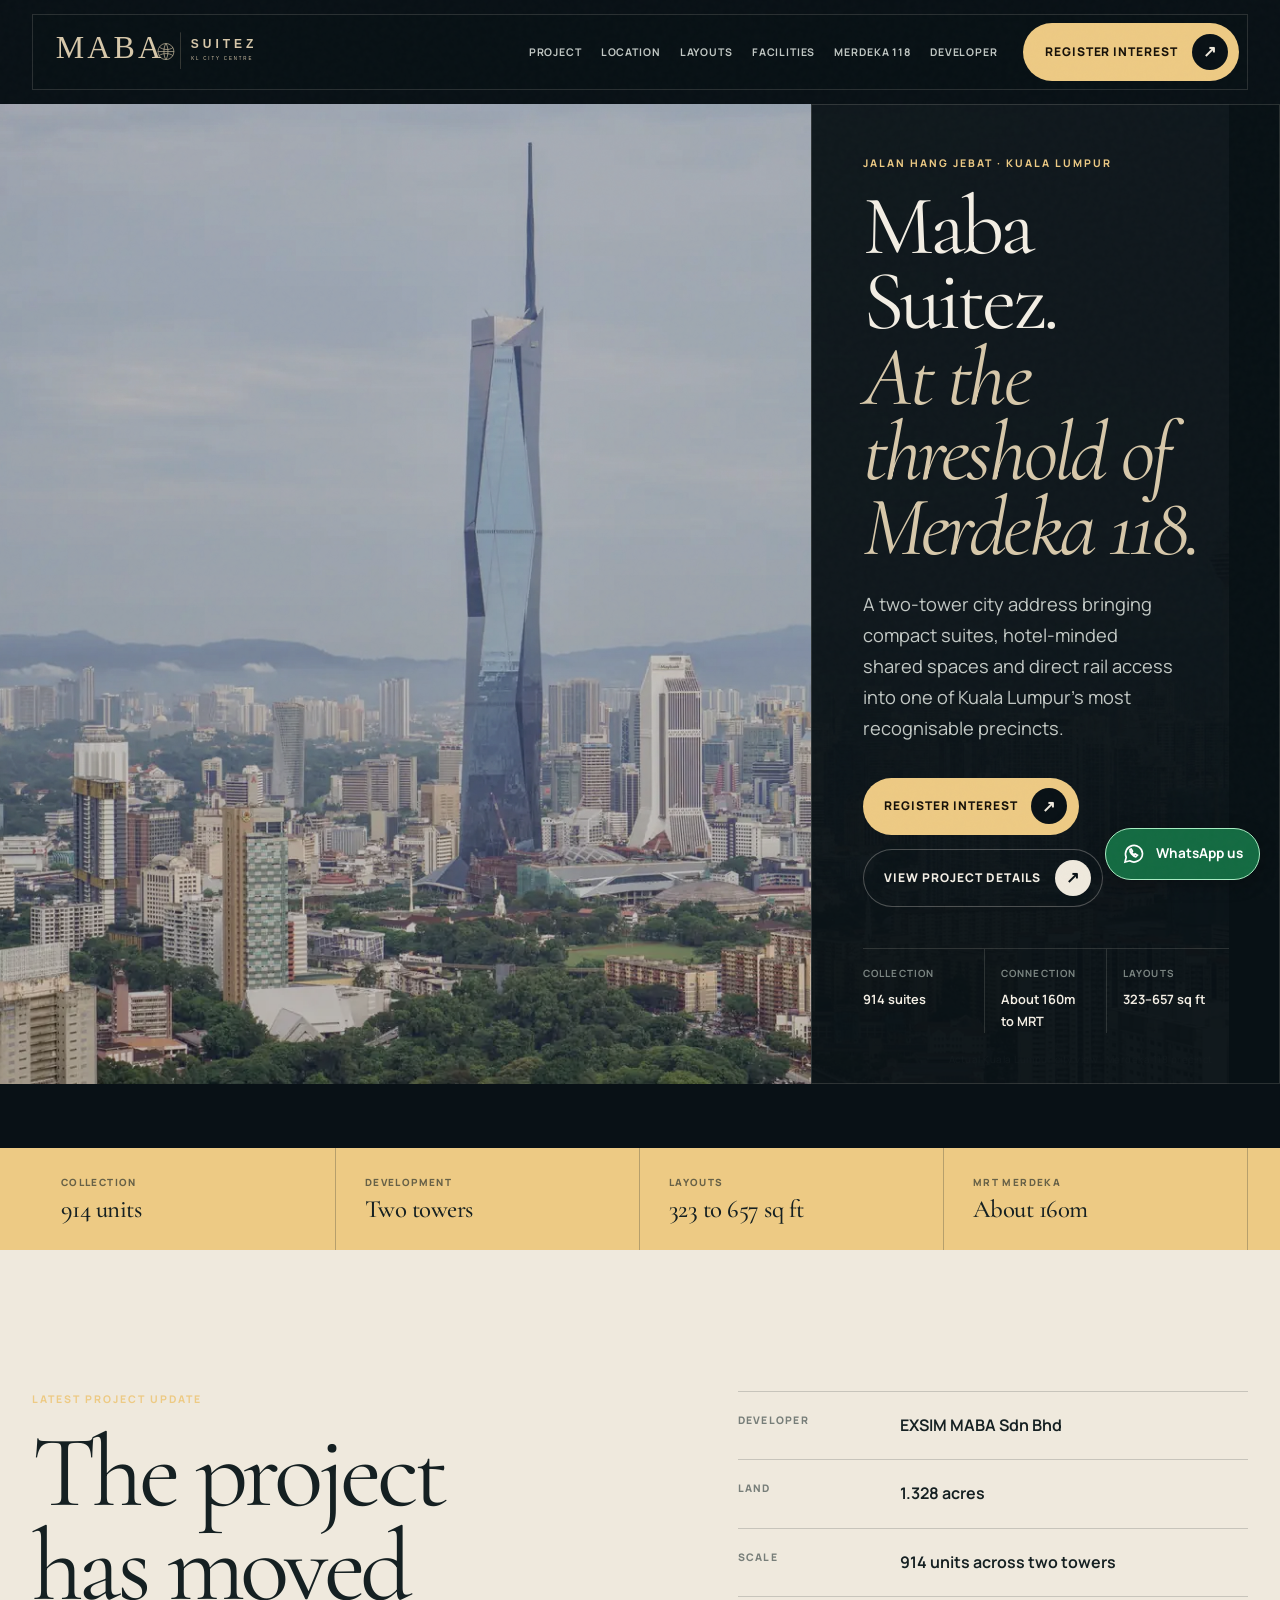
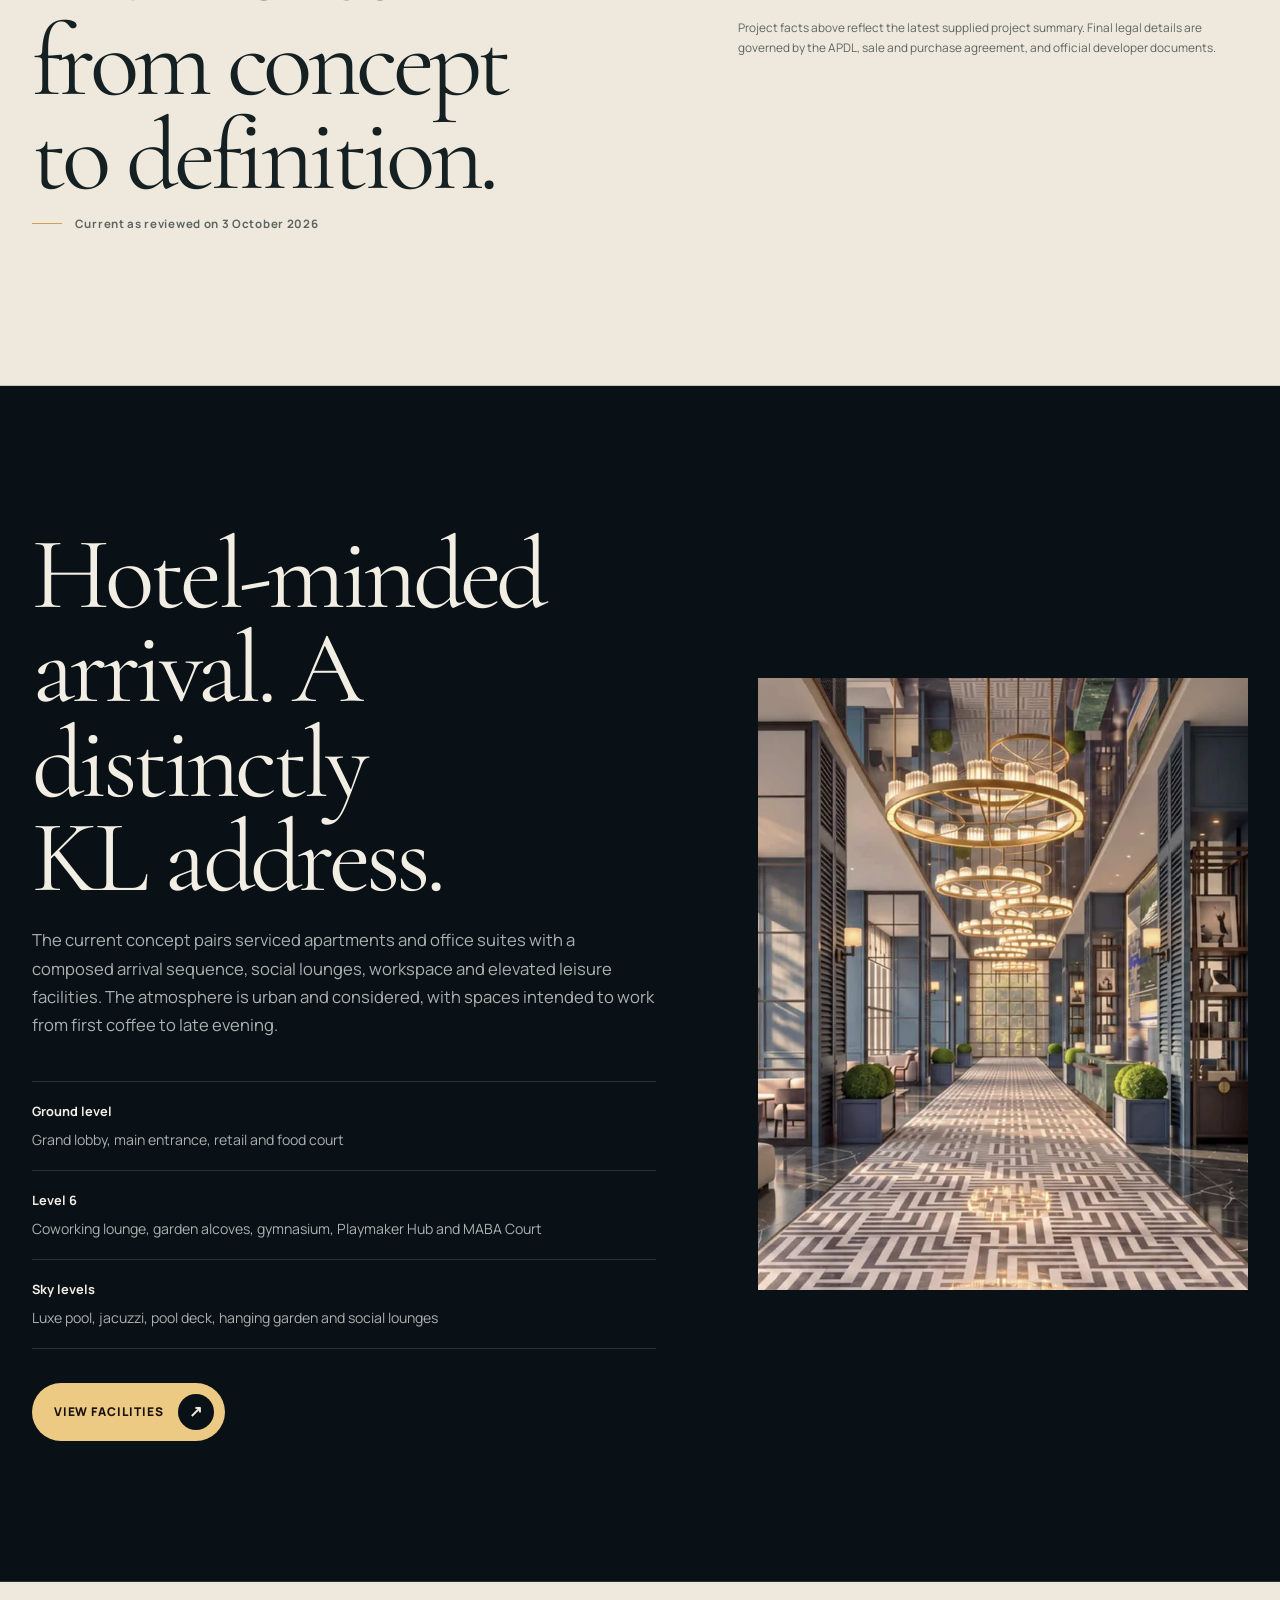
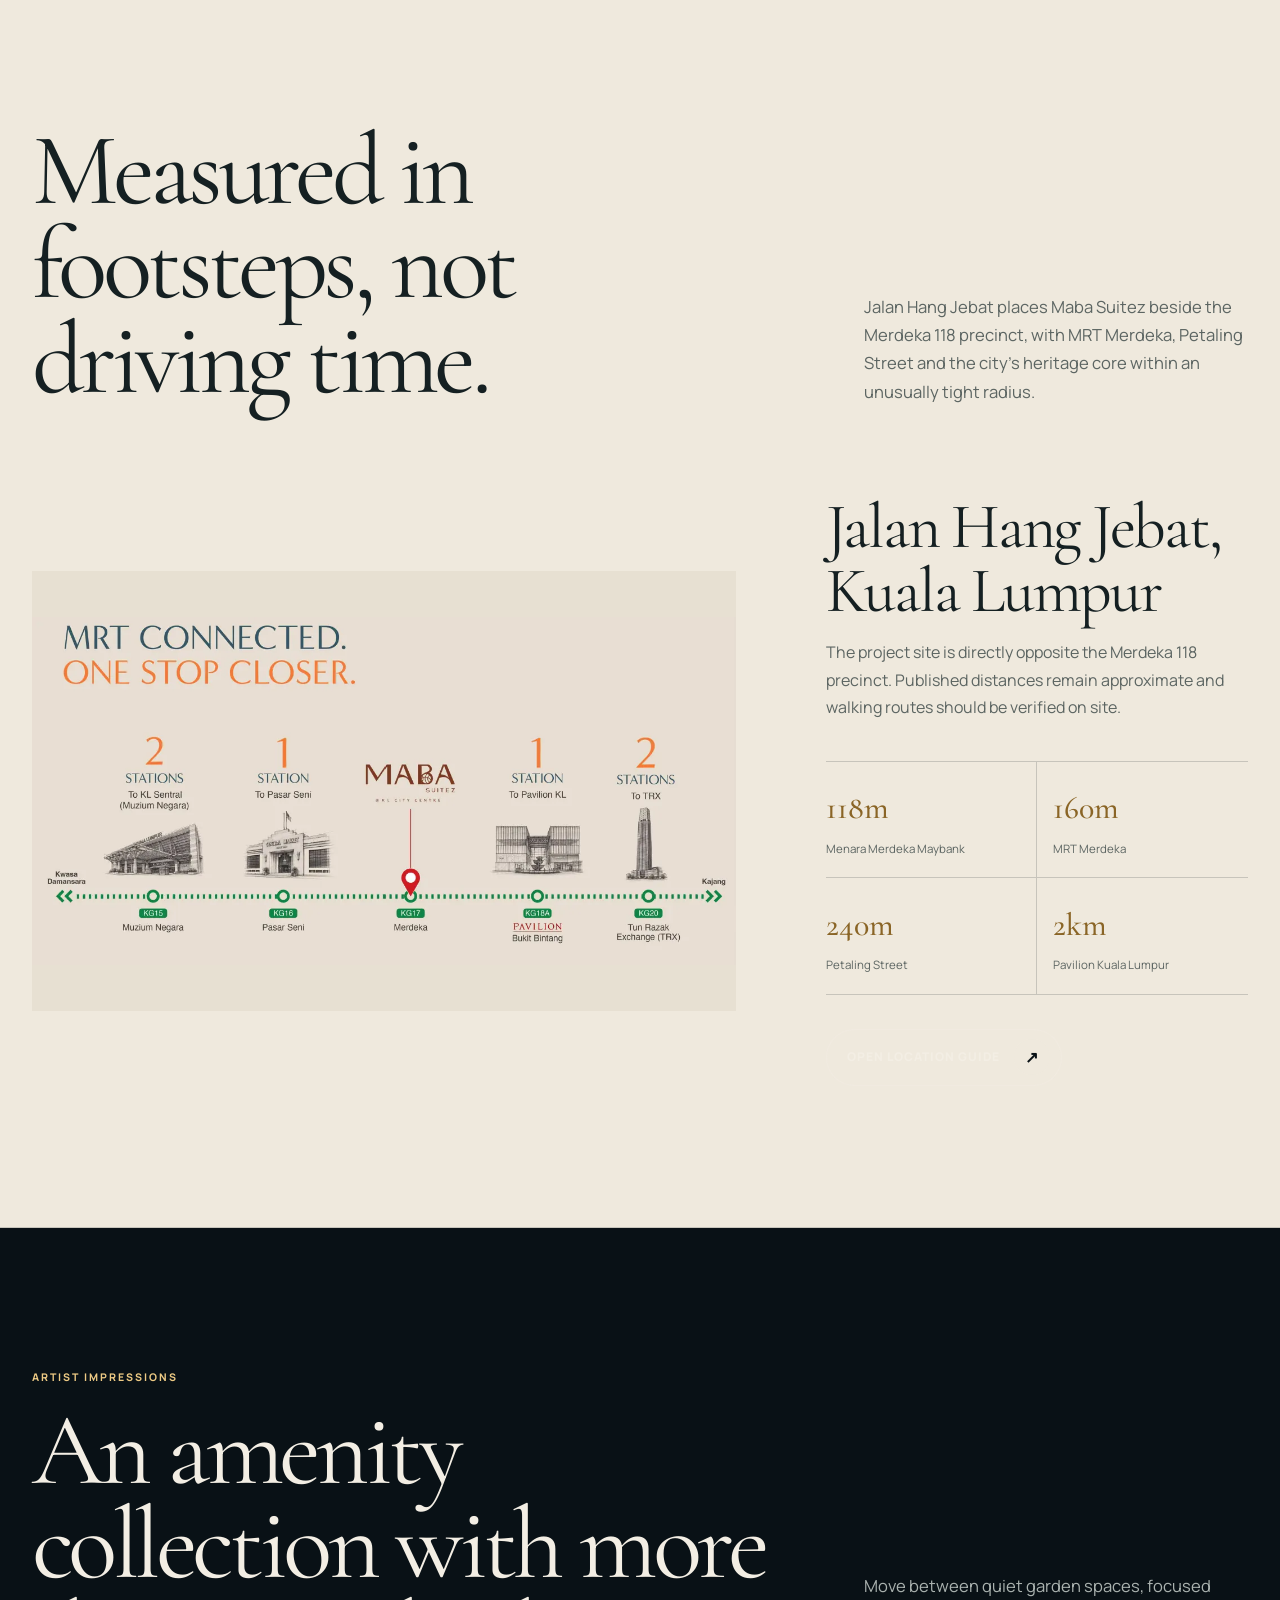
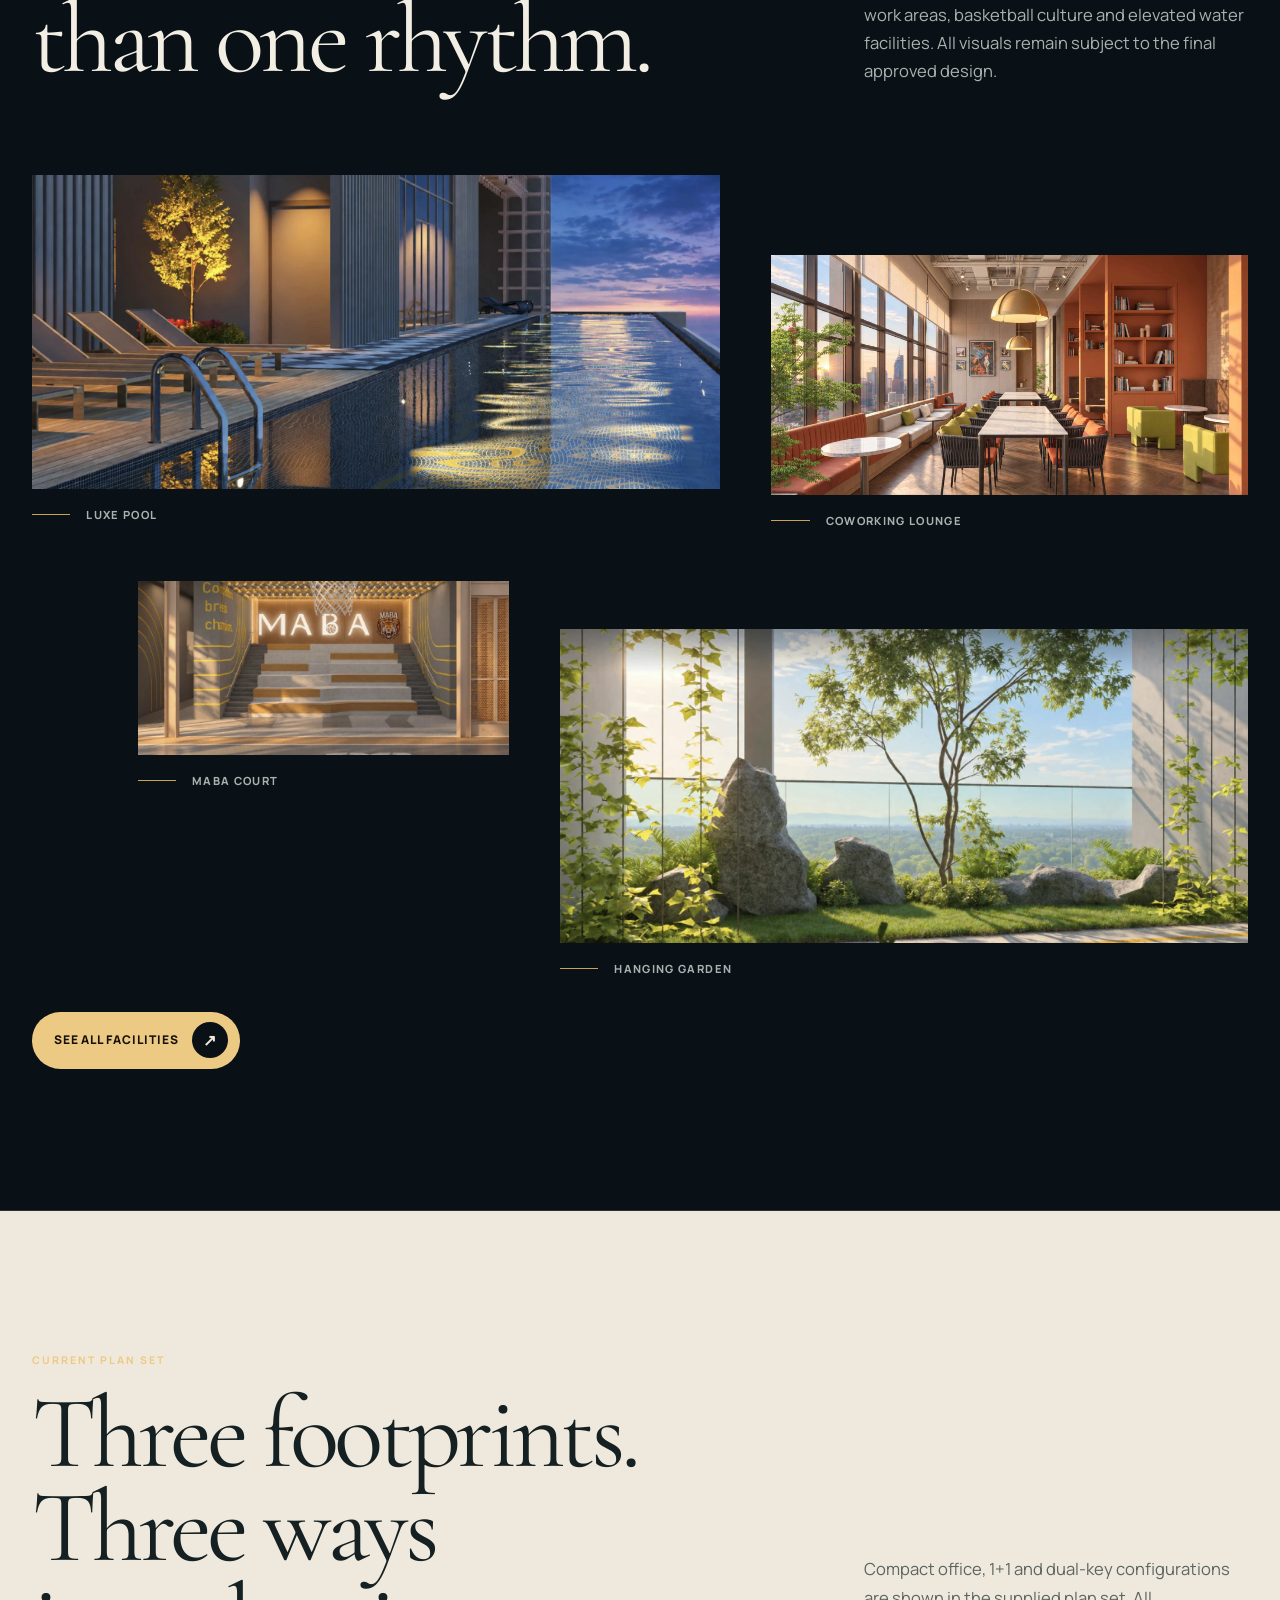
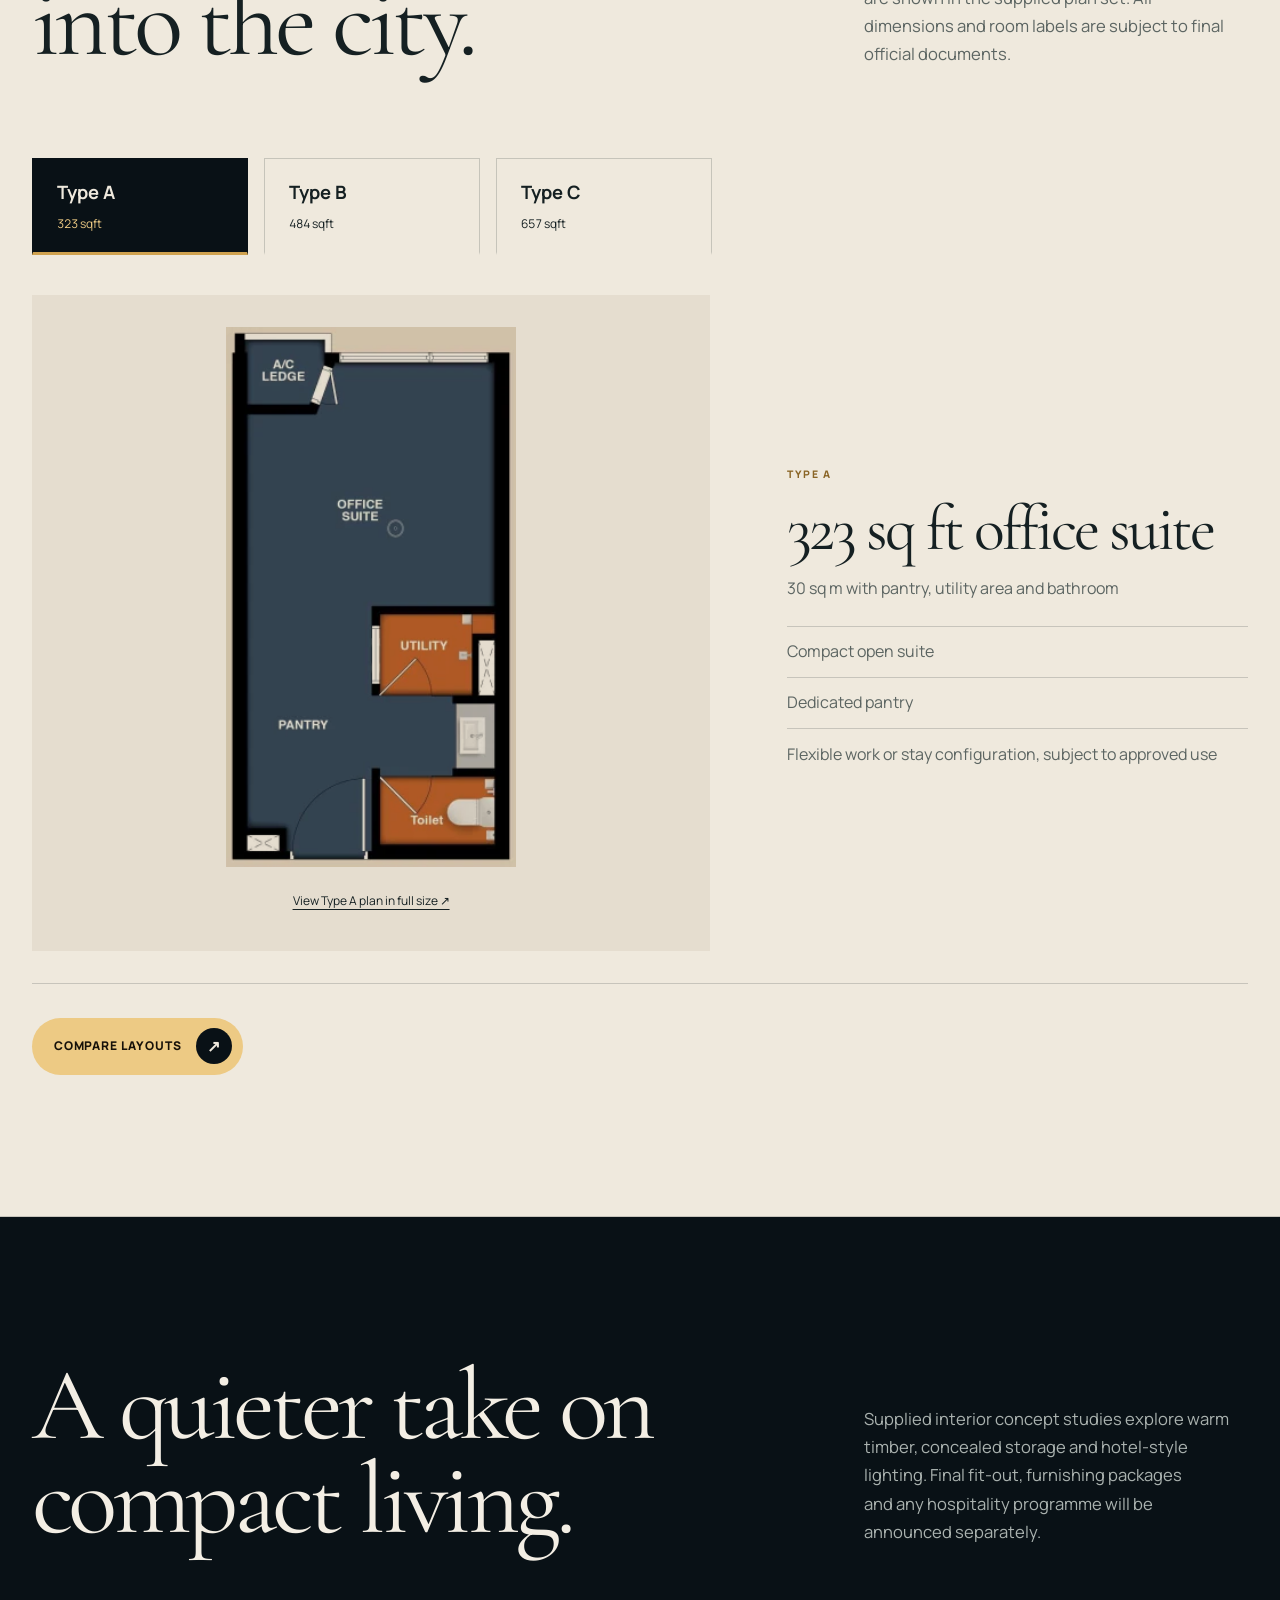
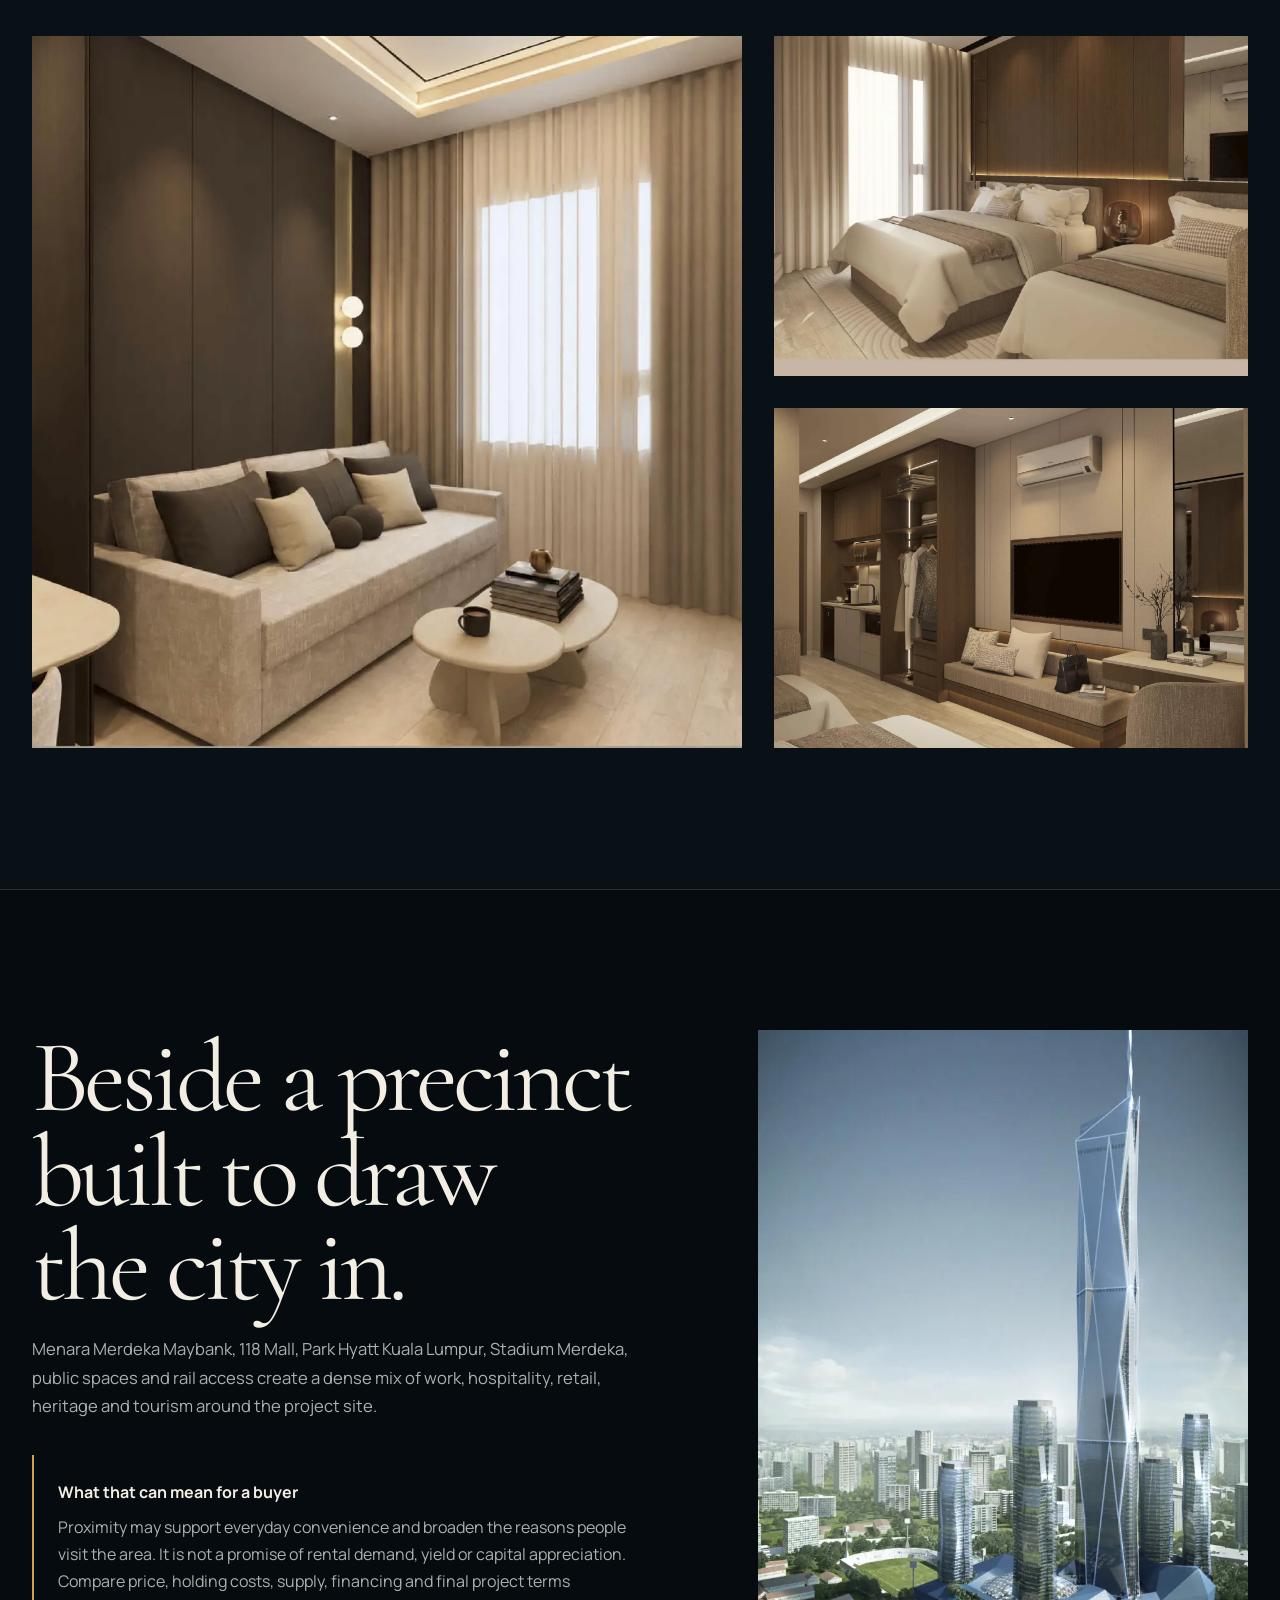
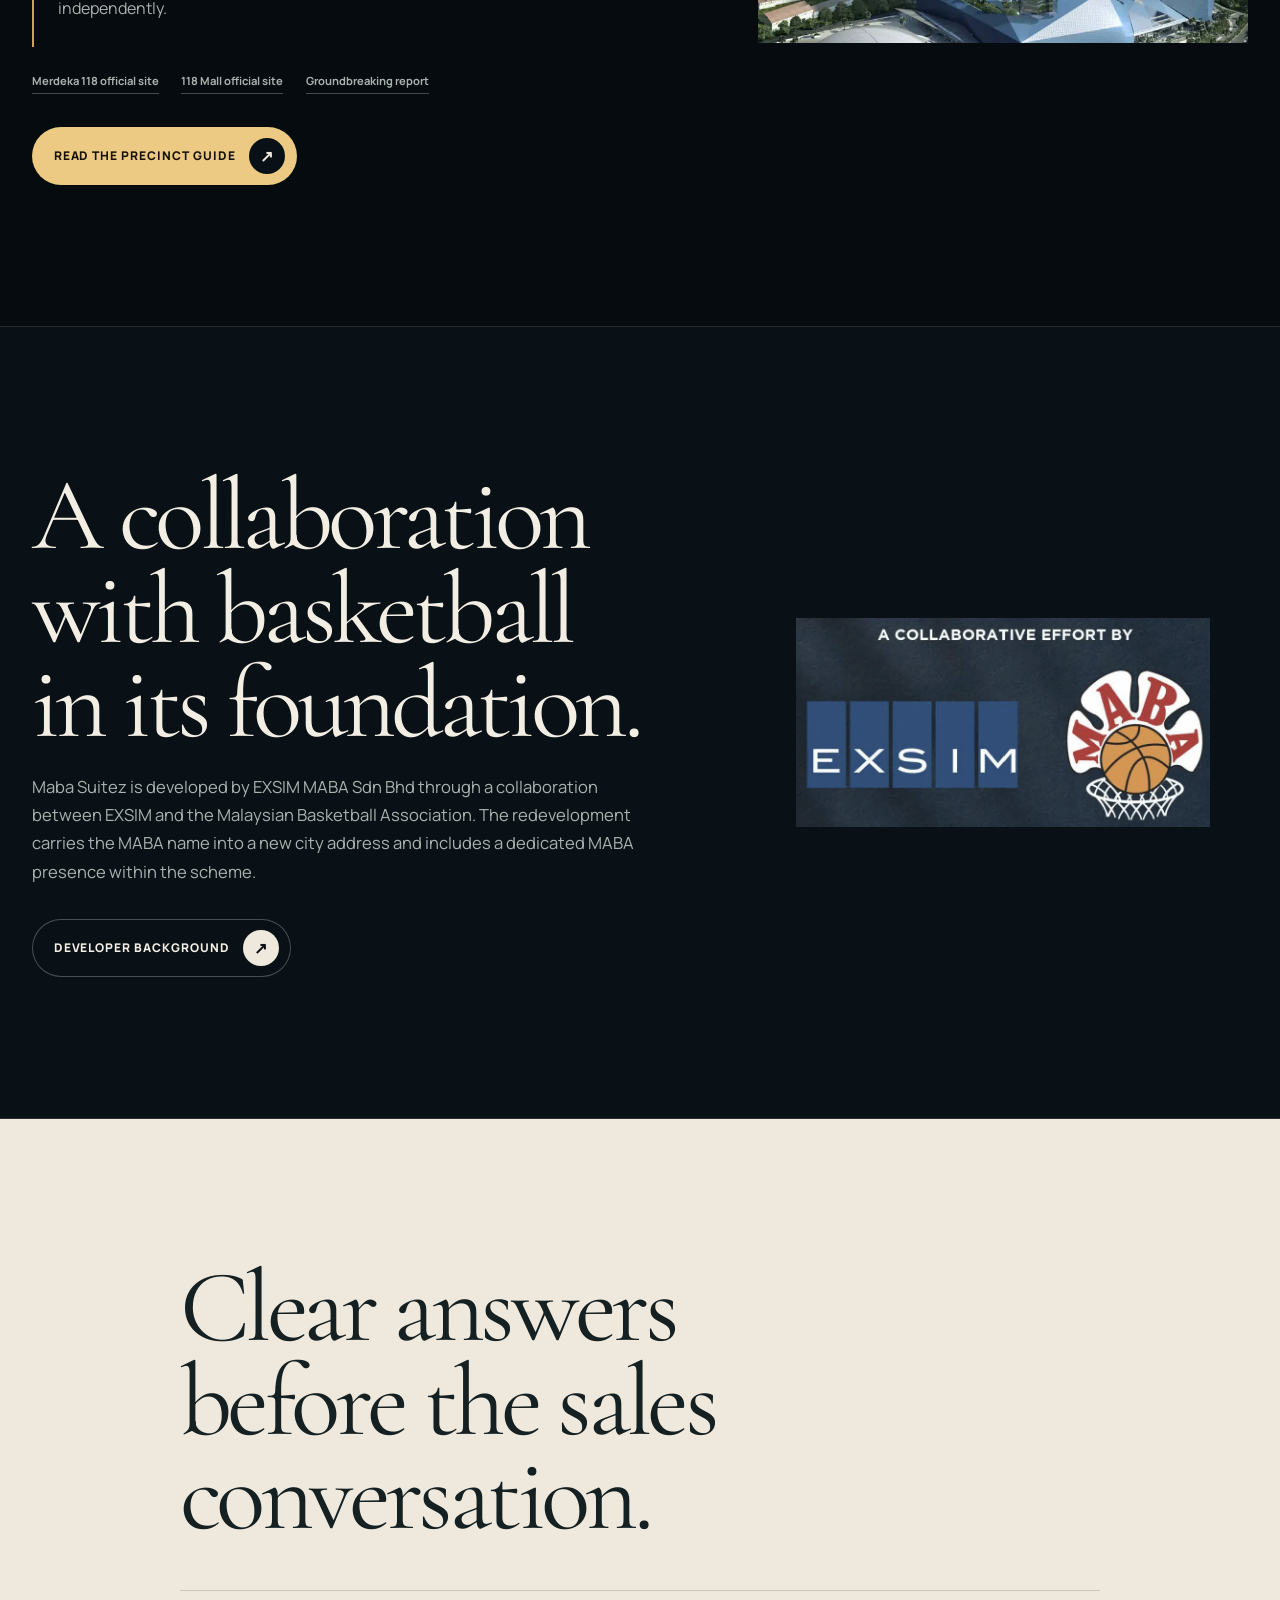
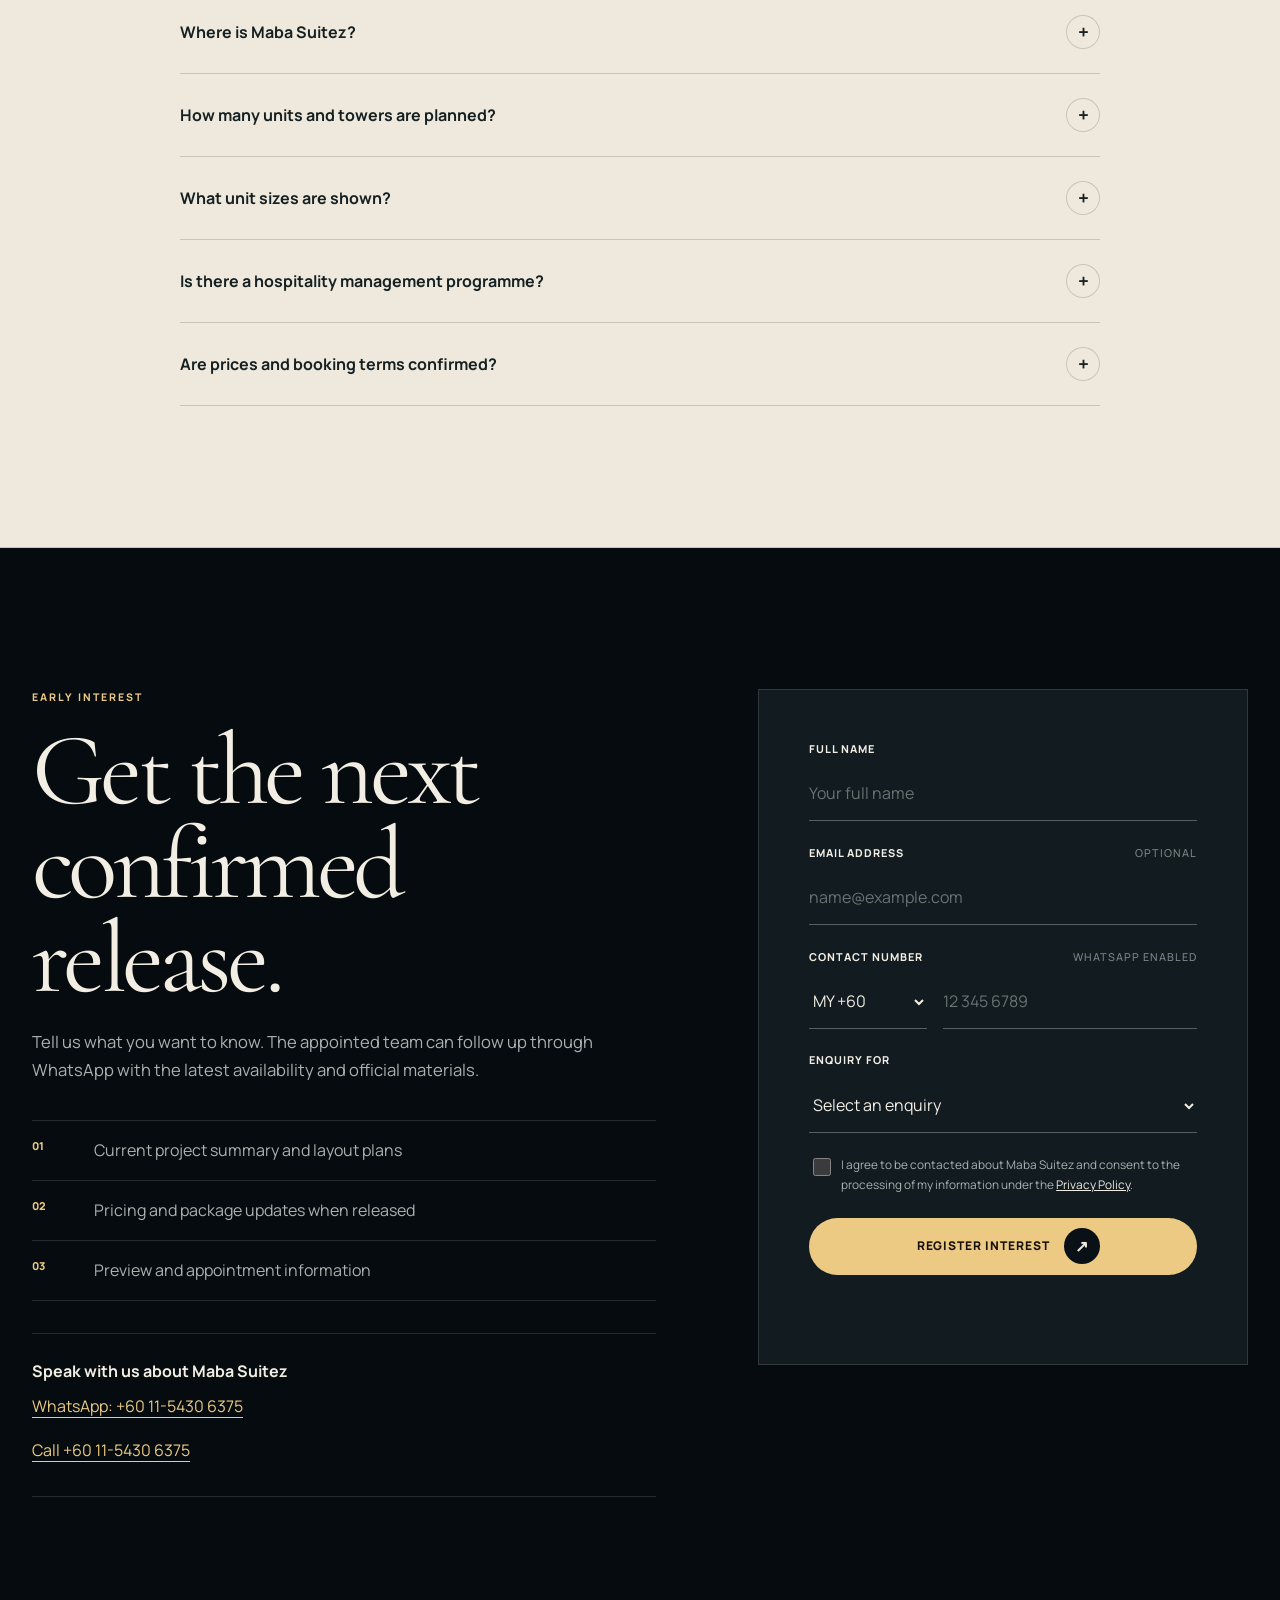
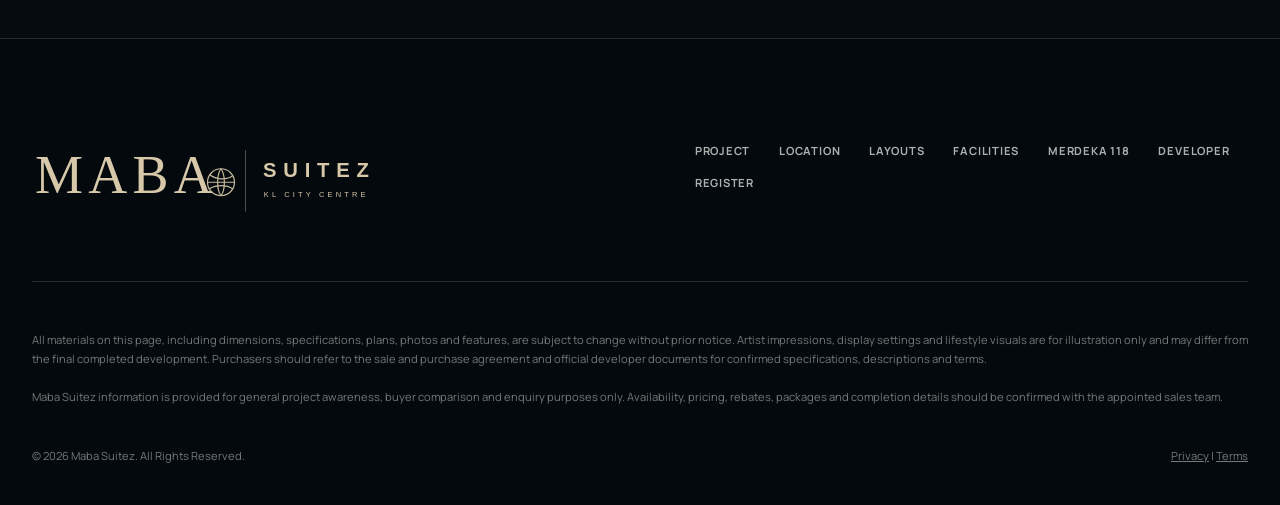
==== commit 726a757e: "Add files via upload" ====
--- a/index.html
+++ b/index.html
@@ -106,6 +106,8 @@
     ]
   }
   </script>
+  <link rel="stylesheet" href="/assets/layout-tabs.css?v=1">
+  <script src="/assets/layout-tabs.js?v=1" defer></script>
 </head>
 <body>
   <a class="skip-link" href="#main">Skip to content</a>
@@ -169,7 +171,6 @@
         <div data-reveal>
           <p class="eyebrow">Latest project update</p>
           <h2 class="section-title" id="latest-title">The project has moved from concept to definition.</h2>
-          <p class="section-copy">This page was reviewed on 3 October 2026 against the newest project material supplied for Maba Suitez.</p>
           <p class="update-stamp">Current as reviewed on 3 October 2026</p>
         </div>
         <div data-reveal>
@@ -177,8 +178,6 @@
             <div><dt>Developer</dt><dd>EXSIM MABA Sdn Bhd</dd></div>
             <div><dt>Land</dt><dd>1.328 acres</dd></div>
             <div><dt>Scale</dt><dd>914 units across two towers</dd></div>
-            <div><dt>Schedule</dt><dd>60 months from APDL</dd></div>
-            <div><dt>Maintenance</dt><dd>RM0.99 per sq ft, including sinking fund</dd></div>
           </dl>
           <p class="source-note">Project facts above reflect the latest supplied project summary. Final legal details are governed by the APDL, sale and purchase agreement, and official developer documents.</p>
         </div>
--- a/assets/layout-tabs.css
+++ b/assets/layout-tabs.css
@@ -0,0 +1,27 @@
+.layout-tabs { display: grid; grid-template-columns: repeat(3, minmax(0, 1fr)); gap: .5rem; margin-block: 1.5rem 2rem; }
+.layout-tab { display: flex; flex-direction: column; align-items: flex-start; gap: .35rem; padding: 1rem .9rem; min-height: 80px; border: 1px solid var(--line-dark); border-bottom: 3px solid transparent; background: transparent; color: var(--dark-text); cursor: pointer; text-align: left; transition: background 180ms ease, color 180ms ease; }
+.layout-tab span { font-weight: 700; font-size: 1rem; }
+.layout-tab small { font-size: .75rem; font-variant-numeric: tabular-nums; }
+.layout-tab:hover { background: var(--paper-soft); }
+.layout-tab[aria-selected="true"] { background: var(--ink); color: var(--paper); border-color: var(--ink); border-bottom-color: var(--gold); }
+.layout-tab[aria-selected="true"] small { color: var(--gold-light); }
+.layout-tab:focus-visible, .layout-list--tabs .layout-item:focus-visible, .layout-enlarge:focus-visible { outline: 3px solid #986d27; outline-offset: 4px; }
+.layout-list--tabs { border-top: 0; }
+.layout-list--tabs .layout-item { padding: 0 0 2rem; gap: 2rem; align-items: start; }
+.layout-list--tabs .layout-item[hidden] { display: none; }
+.layout-list--tabs .layout-item .layout-plan, .layout-list--tabs .layout-item .layout-copy { order: initial; }
+.layout-list--tabs .layout-plan { padding: 1.25rem; gap: 1rem; }
+.layout-list--tabs .layout-plan img { width: 100%; height: 350px; max-height: none; object-fit: contain; }
+.layout-enlarge { color: var(--dark-text); font-size: .75rem; padding: .5rem; text-underline-offset: .3em; text-align: center; }
+.layout-list--tabs .layout-copy { align-self: center; }
+.layout-list--tabs .layout-copy h2, .layout-list--tabs .layout-copy h3 { font-size: clamp(2.4rem, 5vw, 4.5rem); }
+@media (min-width: 700px) {
+  .layout-tabs { max-width: 680px; gap: 1rem; margin-bottom: 2.5rem; }
+  .layout-tab { padding: 1.1rem 1.5rem; }
+  .layout-tab span { font-size: 1.15rem; }
+  .layout-list--tabs .layout-item { grid-template-columns: minmax(0, 1.25fr) minmax(0, .85fr); gap: clamp(2rem, 6vw, 6rem); }
+  .layout-list--tabs .layout-plan { padding: 2rem; }
+  .layout-list--tabs .layout-plan img { height: 480px; }
+}
+@media (min-width: 1100px) { .layout-list--tabs .layout-plan img { height: 540px; } }
+@media (prefers-reduced-motion: reduce) { .layout-tab { transition: none; } }
